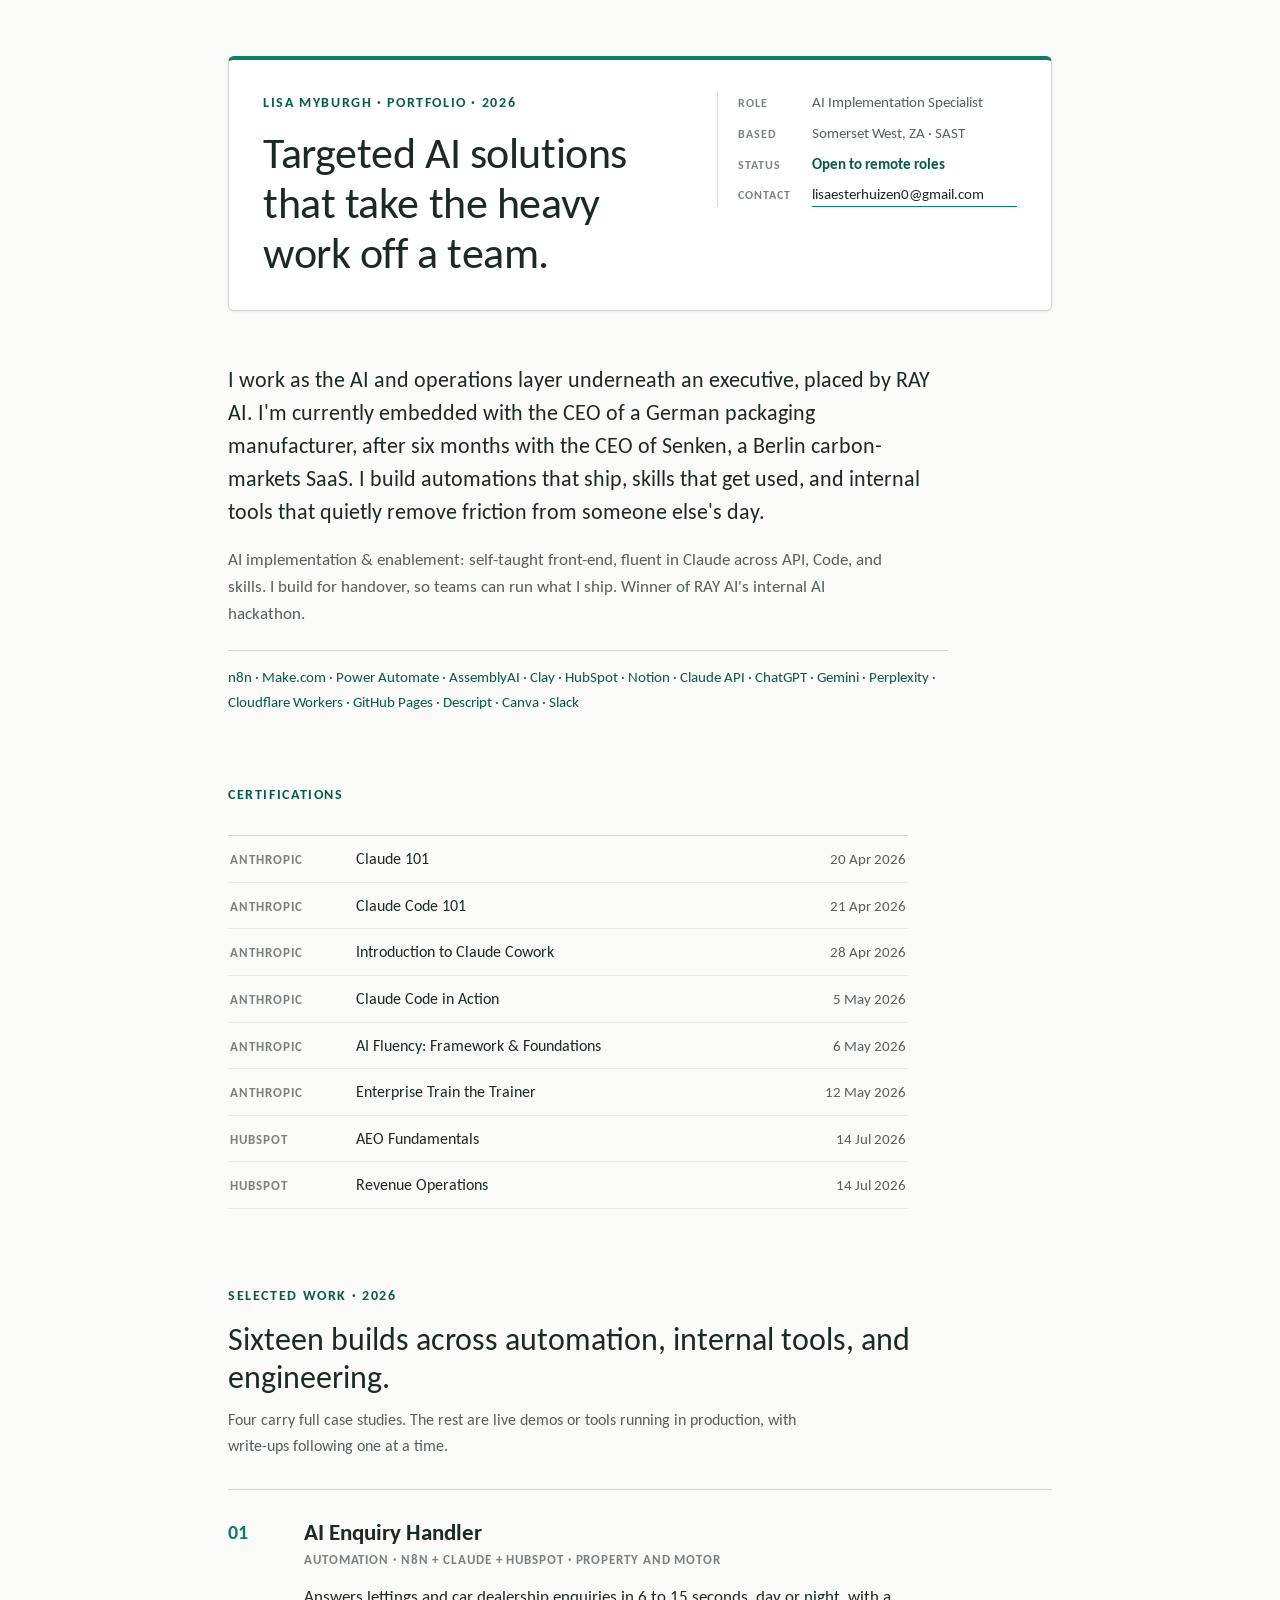
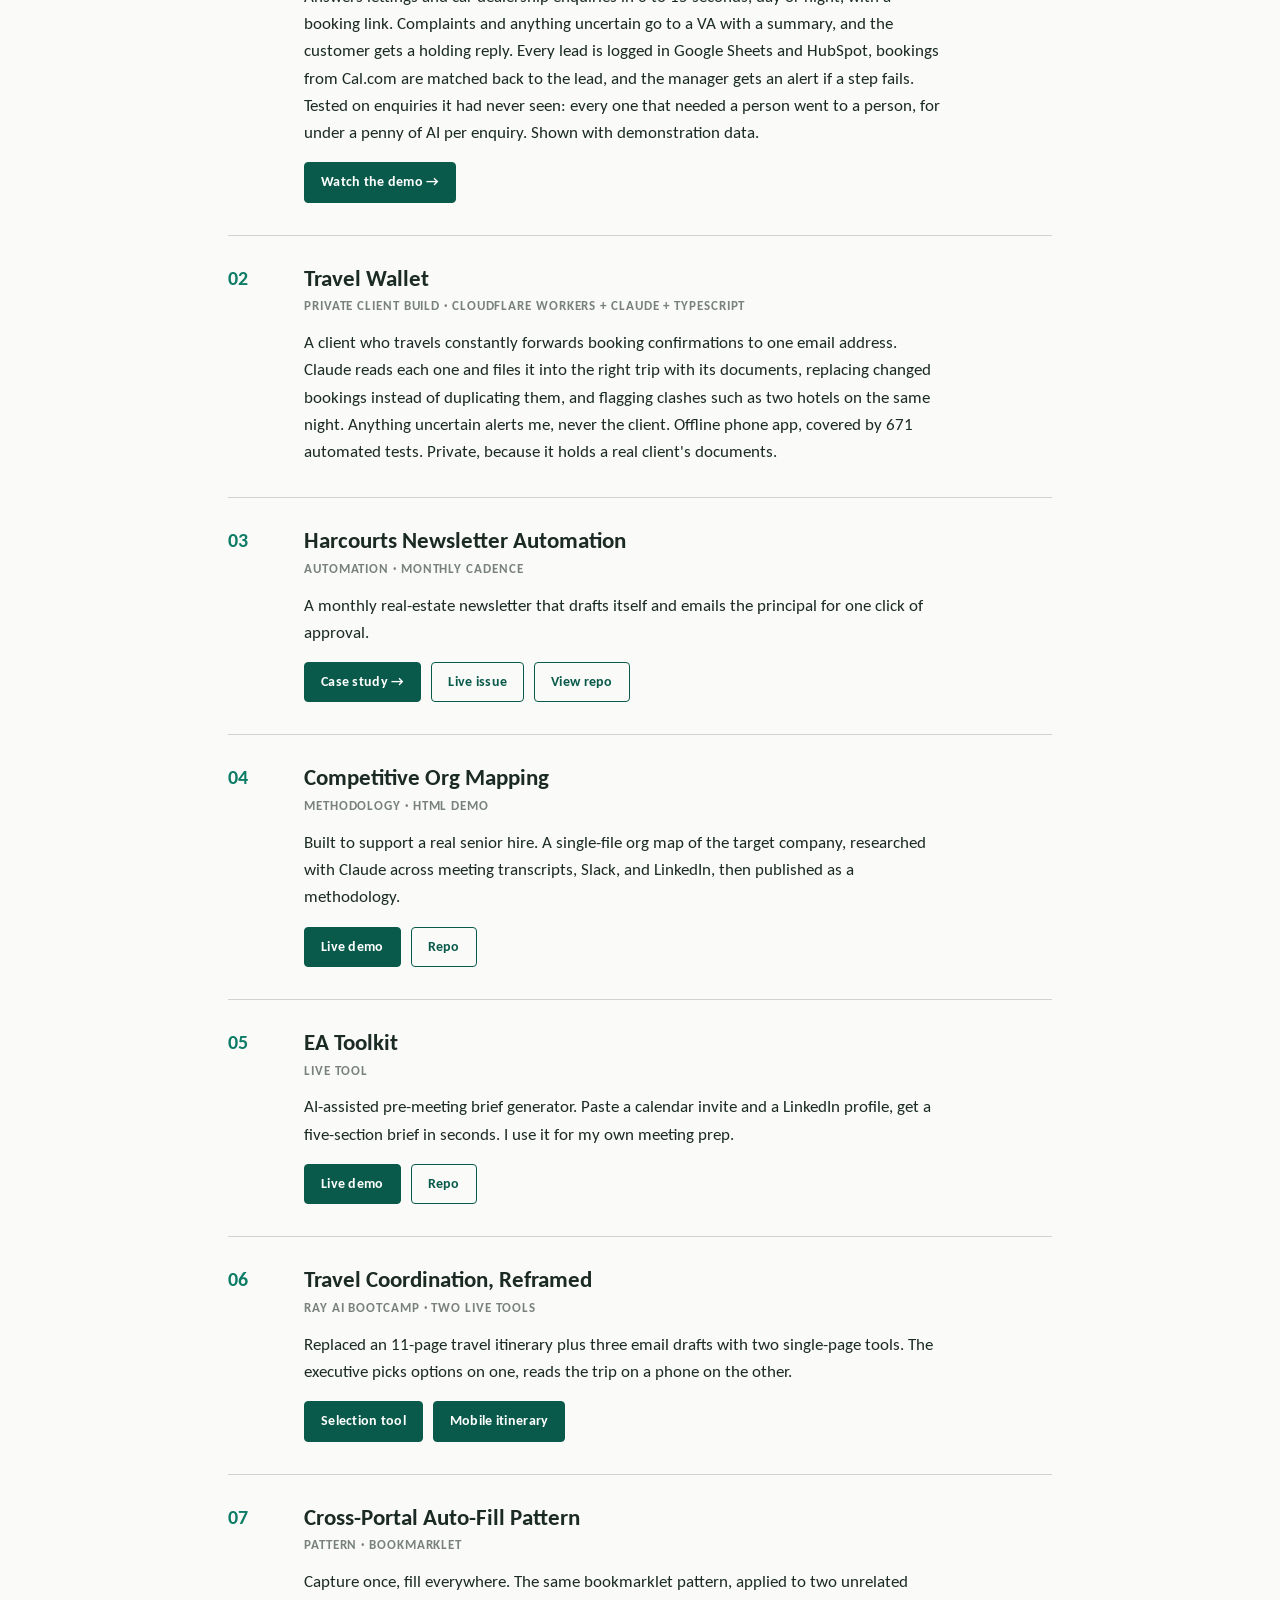
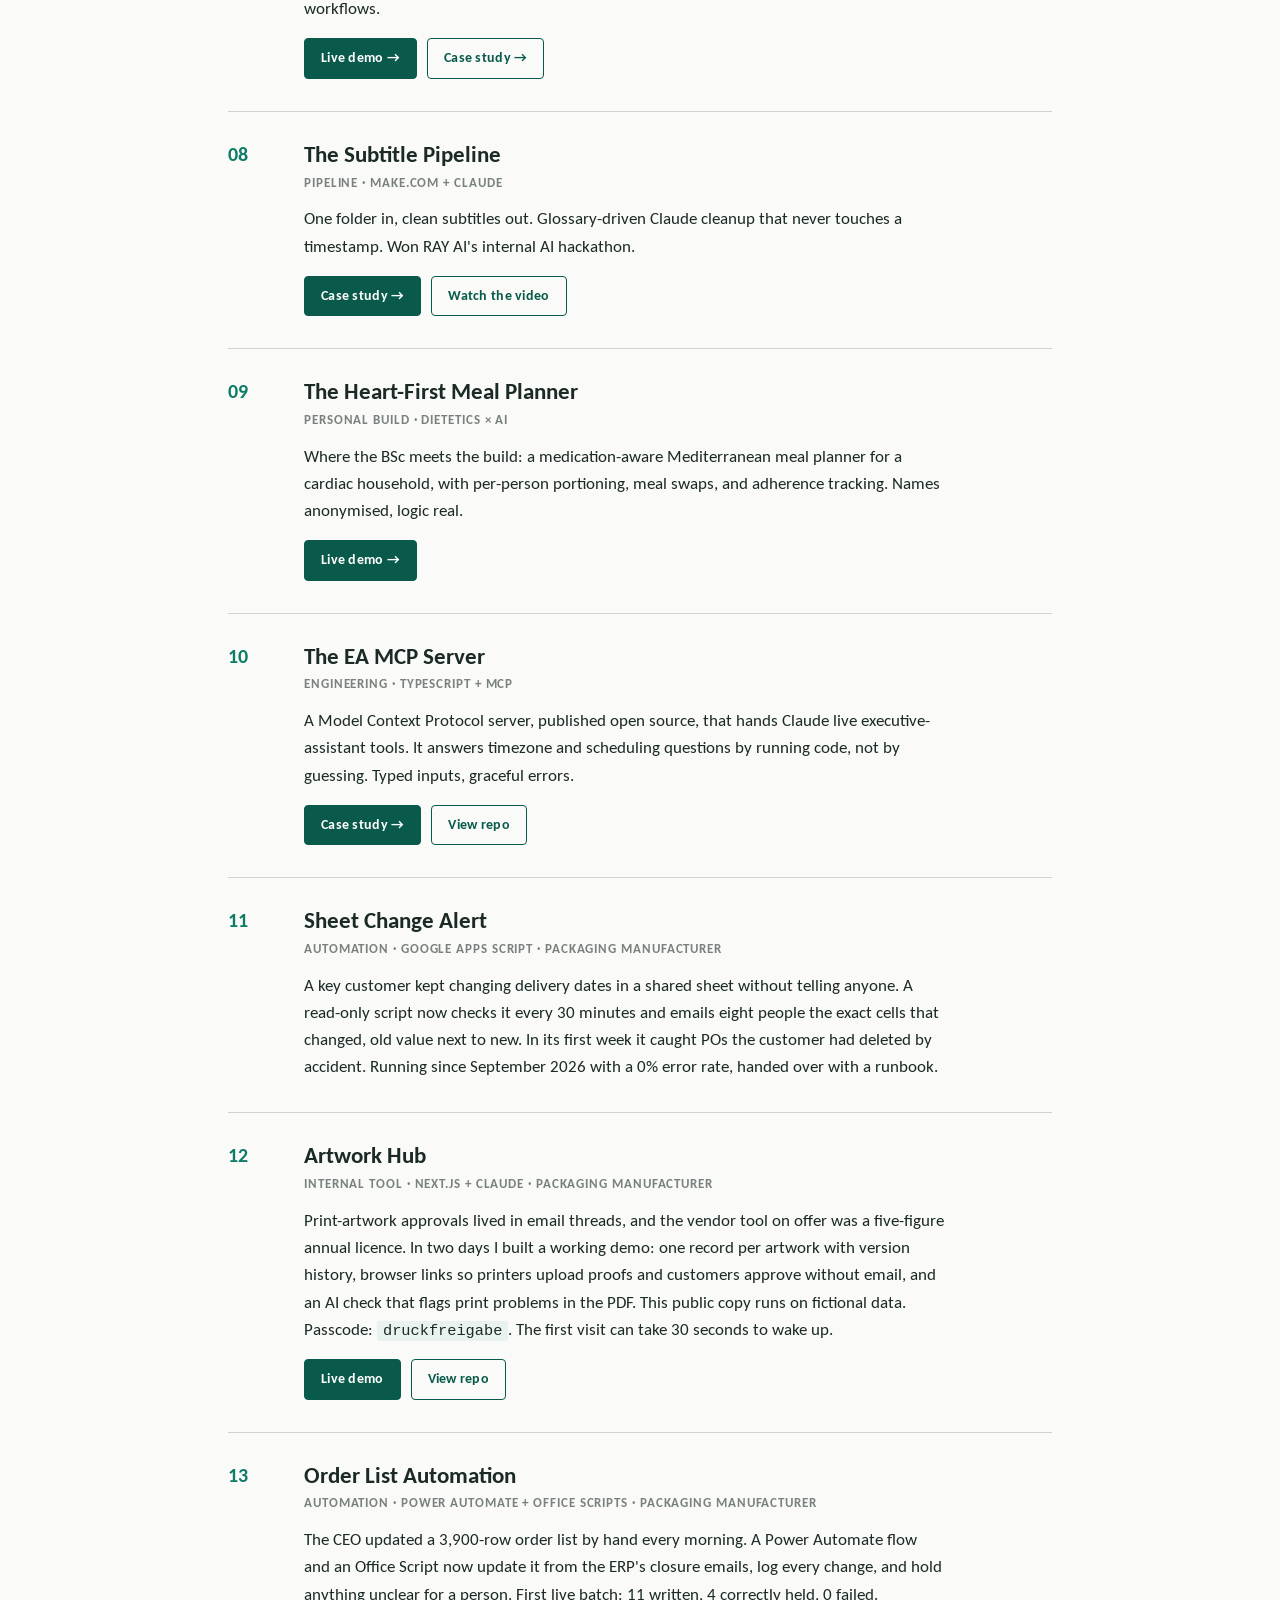
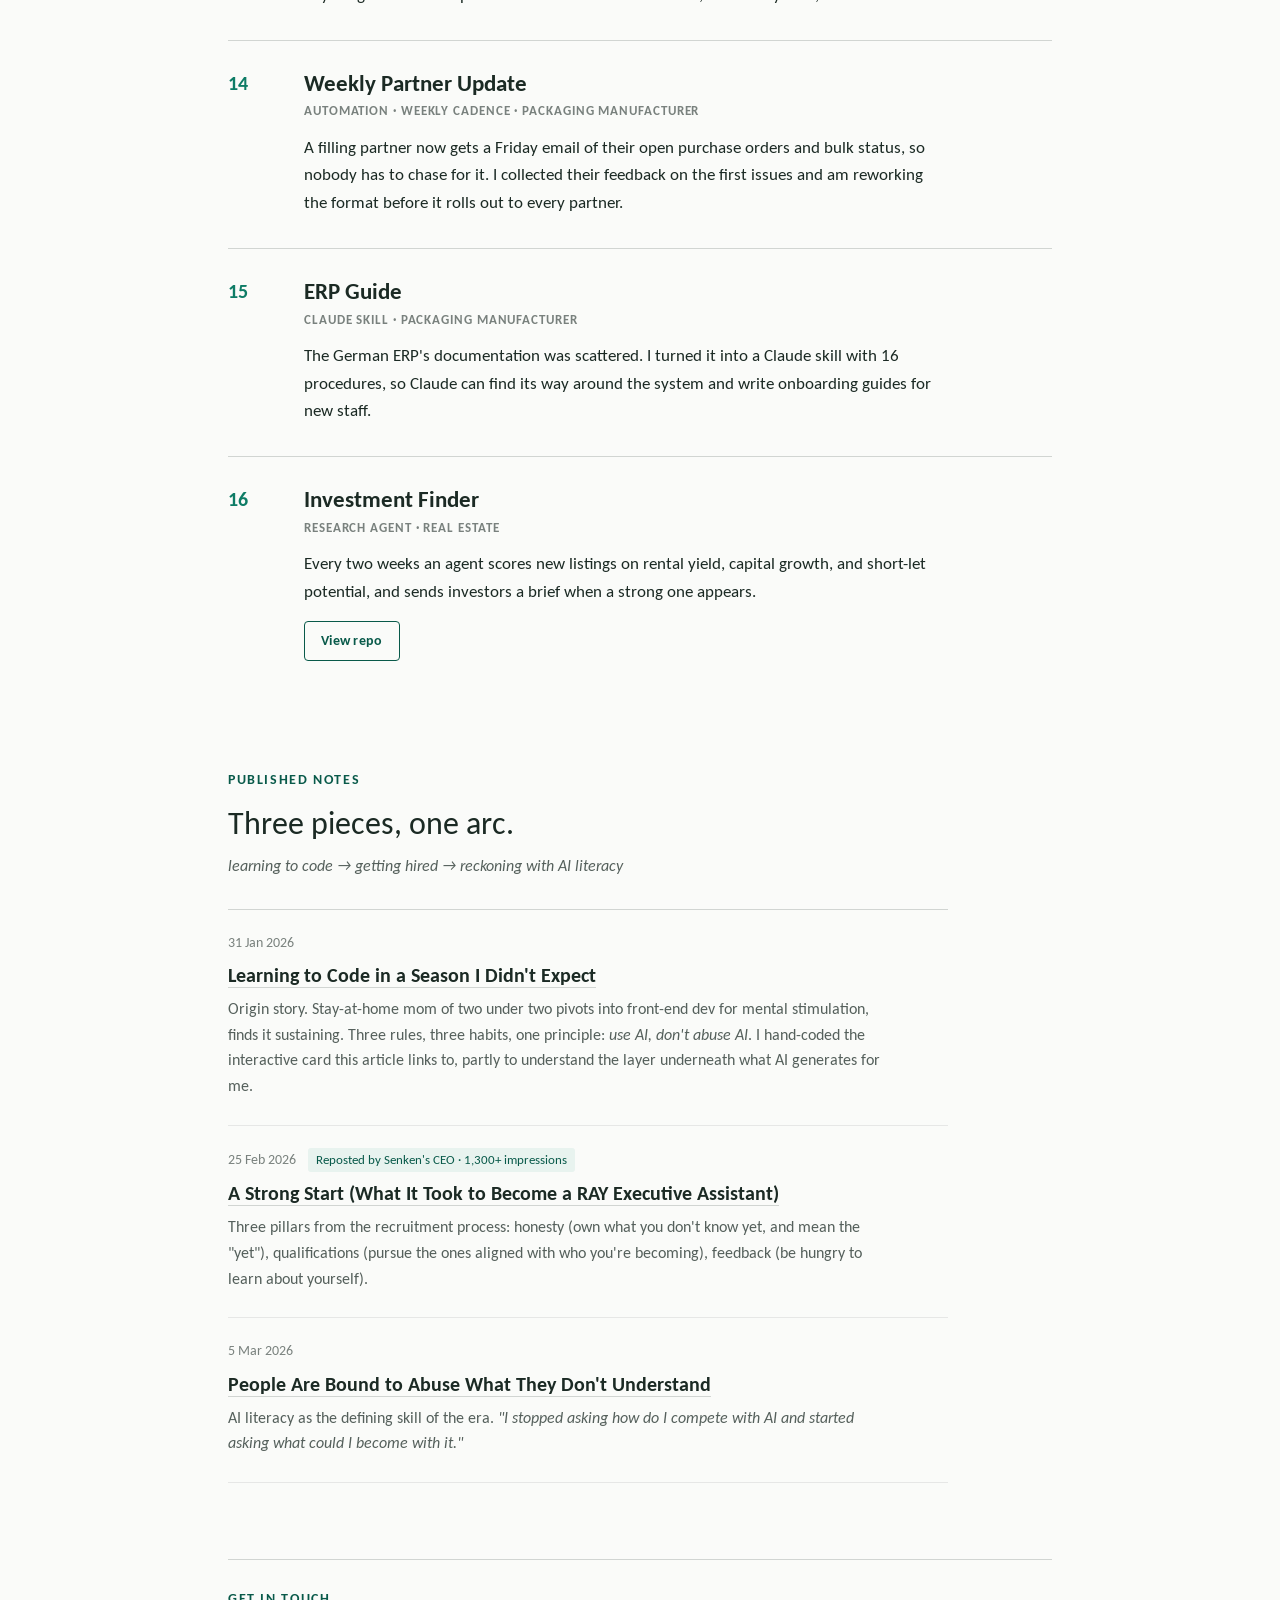
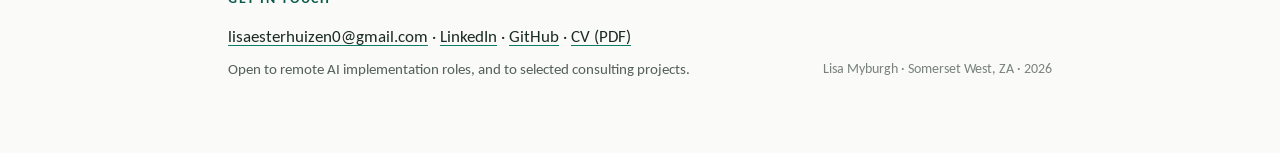
==== index.html @ 3caf7c8e "Green redesign, four new builds, current CV Replace the blue notebook look with a clean green design" ====
<!DOCTYPE html>
<html lang="en">
<head>
<meta charset="UTF-8" />
<meta name="viewport" content="width=device-width, initial-scale=1.0" />
<title>Lisa Myburgh, AI Implementation Specialist</title>
<meta name="description" content="AI Implementation Specialist. Automations that ship, internal tools that quietly remove friction. Portfolio of work for RAY AI placements, a real-estate agency, and a few side-projects." />
<meta property="og:title" content="Lisa Myburgh, AI Implementation Specialist" />
<meta property="og:description" content="Automations that ship, internal tools that quietly remove friction. Selected work and writing." />
<meta property="og:type" content="website" />
<link rel="preconnect" href="https://fonts.googleapis.com" />
<link rel="preconnect" href="https://fonts.gstatic.com" crossorigin />
<link href="https://fonts.googleapis.com/css2?family=Carlito:ital,wght@0,400;0,700;1,400&display=swap" rel="stylesheet" />
<link rel="stylesheet" href="style.css" />
</head>
<body>
<div class="wrap">

  <header class="masthead">
    <div class="masthead-left">
      <p class="eyebrow"><span class="dot"></span>Lisa Myburgh · Portfolio · 2026</p>
      <h1>Targeted AI solutions that take the heavy work <em>off a team</em>.</h1>
    </div>
    <aside class="meta-block">
      <div><strong>Role</strong> <span>AI Implementation Specialist</span></div>
      <div><strong>Based</strong> Somerset West, ZA · SAST</div>
      <div><strong>Status</strong> <span class="status-open">Open to remote roles</span></div>
      <div><strong>Contact</strong> <a href="mailto:lisaesterhuizen0@gmail.com">lisaesterhuizen0@gmail.com</a></div>
    </aside>
  </header>

  <section class="intro">
    <p class="lede">
      I work as the AI and operations layer underneath an executive, placed by RAY AI. I'm currently embedded with the CEO of a German packaging manufacturer, after six months with the CEO of Senken, a Berlin carbon-markets SaaS. I build automations that ship, skills that get used, and internal tools that quietly remove friction from someone else's day.
    </p>
    <p class="lede-sub">
      AI implementation &amp; enablement: self-taught front-end, fluent in Claude across API, Code, and skills. I build for handover, so teams can run what I ship. Winner of RAY AI's internal AI hackathon.
    </p>
    <p class="tool-stack">n8n · Make.com · Power Automate · AssemblyAI · Clay · HubSpot · Notion · Claude API · ChatGPT · Gemini · Perplexity · Cloudflare Workers · GitHub Pages · Descript · Canva · Slack</p>
  </section>

  <section class="section credentials" id="credentials">
    <header class="section-head">
      <p class="eyebrow"><span class="dot"></span>Certifications</p>
    </header>
    <ul class="cert-list">
      <li class="cert">
        <span class="cert-issuer">Anthropic</span>
        <span class="cert-name">Claude 101</span>
        <span class="cert-date">20 Apr 2026</span>
      </li>
      <li class="cert">
        <span class="cert-issuer">Anthropic</span>
        <span class="cert-name">Claude Code 101</span>
        <span class="cert-date">21 Apr 2026</span>
      </li>
      <li class="cert">
        <span class="cert-issuer">Anthropic</span>
        <span class="cert-name">Introduction to Claude Cowork</span>
        <span class="cert-date">28 Apr 2026</span>
      </li>
      <li class="cert">
        <span class="cert-issuer">Anthropic</span>
        <span class="cert-name">Claude Code in Action</span>
        <span class="cert-date">5 May 2026</span>
      </li>
      <li class="cert">
        <span class="cert-issuer">Anthropic</span>
        <span class="cert-name">AI Fluency: Framework &amp; Foundations</span>
        <span class="cert-date">6 May 2026</span>
      </li>
      <li class="cert">
        <span class="cert-issuer">Anthropic</span>
        <span class="cert-name">Enterprise Train the Trainer</span>
        <span class="cert-date">12 May 2026</span>
      </li>
      <li class="cert">
        <span class="cert-issuer">HubSpot</span>
        <span class="cert-name">AEO Fundamentals</span>
        <span class="cert-date">14 Jul 2026</span>
      </li>
      <li class="cert">
        <span class="cert-issuer">HubSpot</span>
        <span class="cert-name">Revenue Operations</span>
        <span class="cert-date">14 Jul 2026</span>
      </li>
    </ul>
  </section>

  <section class="section" id="work">
    <header class="section-head">
      <p class="eyebrow"><span class="dot"></span>Selected work · 2026</p>
      <h2>Sixteen builds across <em>automation, internal tools, and engineering</em>.</h2>
      <p class="section-note">Four carry full case studies. The rest are live demos or tools running in production, with write-ups following one at a time.</p>
    </header>

    <ol class="projects">

      <!-- 01 AI ENQUIRY HANDLER: video -->
      <li class="project hero">
        <div class="project-num">01</div>
        <div class="project-body">
          <h3>AI Enquiry Handler</h3>
          <p class="project-tag">Automation · n8n + Claude + HubSpot · Property and motor</p>
          <p class="project-desc">
            Answers lettings and car dealership enquiries in 6 to 15 seconds, day or night, with a booking link. Complaints and anything uncertain go to a VA with a summary, and the customer gets a holding reply. Every lead is logged in Google Sheets and HubSpot, bookings from Cal.com are matched back to the lead, and the manager gets an alert if a step fails. Tested on enquiries it had never seen: every one that needed a person went to a person, for under a penny of AI per enquiry. Shown with demonstration data.
          </p>
          <div class="project-actions">
            <a class="btn btn-primary" href="https://www.loom.com/share/7a8b907b3aef4948b78c207695dac8fc" target="_blank" rel="noopener">Watch the demo →</a>
          </div>
        </div>
      </li>

      <!-- 02 TRAVEL WALLET: private client build, no links -->
      <li class="project">
        <div class="project-num">02</div>
        <div class="project-body">
          <h3>Travel Wallet</h3>
          <p class="project-tag">Private client build · Cloudflare Workers + Claude + TypeScript</p>
          <p class="project-desc">
            A client who travels constantly forwards booking confirmations to one email address. Claude reads each one and files it into the right trip with its documents, replacing changed bookings instead of duplicating them, and flagging clashes such as two hotels on the same night. Anything uncertain alerts me, never the client. Offline phone app, covered by 671 automated tests. Private, because it holds a real client's documents.
          </p>
        </div>
      </li>

      <!-- 03 HARCOURTS -->
      <li class="project">
        <div class="project-num">03</div>
        <div class="project-body">
          <h3>Harcourts Newsletter Automation</h3>
          <p class="project-tag">Automation · Monthly cadence</p>
          <p class="project-desc">
            A monthly real-estate newsletter that drafts itself and emails the principal for one click of approval.
          </p>
          <div class="project-actions">
            <a class="btn btn-primary" href="https://lisaesterhuizen0-wq.github.io/harcourts-newsletter/case-study/" target="_blank" rel="noopener">Case study →</a>
            <a class="btn btn-secondary" href="https://lisaesterhuizen0-wq.github.io/harcourts-newsletter/" target="_blank" rel="noopener">Live issue</a>
            <a class="btn btn-secondary" href="https://github.com/lisaesterhuizen0-wq/harcourts-newsletter" target="_blank" rel="noopener">View repo</a>
          </div>
        </div>
      </li>

      <!-- 02 COMPETITIVE ORG MAP: live -->
      <li class="project">
        <div class="project-num">04</div>
        <div class="project-body">
          <h3>Competitive Org Mapping</h3>
          <p class="project-tag">Methodology · HTML demo</p>
          <p class="project-desc">
            Built to support a real senior hire. A single-file org map of the target company, researched with Claude across meeting transcripts, Slack, and LinkedIn, then published as a methodology.
          </p>
          <div class="project-actions">
            <a class="btn btn-primary" href="https://lisaesterhuizen0-wq.github.io/competitive-org-map/" target="_blank" rel="noopener">Live demo</a>
            <a class="btn btn-secondary" href="https://github.com/lisaesterhuizen0-wq/competitive-org-map" target="_blank" rel="noopener">Repo</a>
          </div>
        </div>
      </li>

      <!-- 03 EA TOOLKIT: live -->
      <li class="project">
        <div class="project-num">05</div>
        <div class="project-body">
          <h3>EA Toolkit</h3>
          <p class="project-tag">Live tool</p>
          <p class="project-desc">
            AI-assisted pre-meeting brief generator. Paste a calendar invite and a LinkedIn profile, get a five-section brief in seconds. I use it for my own meeting prep.
          </p>
          <div class="project-actions">
            <a class="btn btn-primary" href="https://lisaesterhuizen0-wq.github.io/ea-toolkit/" target="_blank" rel="noopener">Live demo</a>
            <a class="btn btn-secondary" href="https://github.com/lisaesterhuizen0-wq/ea-toolkit" target="_blank" rel="noopener">Repo</a>
          </div>
        </div>
      </li>

      <!-- 04 TRAVEL: live demos -->
      <li class="project">
        <div class="project-num">06</div>
        <div class="project-body">
          <h3>Travel Coordination, Reframed</h3>
          <p class="project-tag">RAY AI bootcamp · Two live tools</p>
          <p class="project-desc">
            Replaced an 11-page travel itinerary plus three email drafts with two single-page tools. The executive picks options on one, reads the trip on a phone on the other.
          </p>
          <div class="project-actions">
            <a class="btn btn-primary" href="https://lisaesterhuizen0-wq.github.io/travel-selection-form/" target="_blank" rel="noopener">Selection tool</a>
            <a class="btn btn-primary" href="https://lisaesterhuizen0-wq.github.io/travel-itinerary-mobile/" target="_blank" rel="noopener">Mobile itinerary</a>
          </div>
        </div>
      </li>

      <!-- 05 CROSS-PORTAL: live -->
      <li class="project">
        <div class="project-num">07</div>
        <div class="project-body">
          <h3>Cross-Portal Auto-Fill Pattern</h3>
          <p class="project-tag">Pattern · Bookmarklet</p>
          <p class="project-desc">
            Capture once, fill everywhere. The same bookmarklet pattern, applied to two unrelated workflows.
          </p>
          <div class="project-actions">
            <a class="btn btn-primary" href="https://lisaesterhuizen0-wq.github.io/cross-portal-autofill-demo/" target="_blank" rel="noopener">Live demo →</a>
            <a class="btn btn-secondary" href="https://lisaesterhuizen0-wq.github.io/cross-portal-autofill-demo/case-study/" target="_blank" rel="noopener">Case study →</a>
          </div>
        </div>
      </li>

      <!-- 06 CWN SRT PIPELINE: live -->
      <li class="project">
        <div class="project-num">08</div>
        <div class="project-body">
          <h3>The Subtitle Pipeline</h3>
          <p class="project-tag">Pipeline · Make.com + Claude</p>
          <p class="project-desc">
            One folder in, clean subtitles out. Glossary-driven Claude cleanup that never touches a timestamp. Won RAY AI's internal AI hackathon.
          </p>
          <div class="project-actions">
            <a class="btn btn-primary" href="https://lisaesterhuizen0-wq.github.io/cwn-srt-pipeline/" target="_blank" rel="noopener">Case study →</a>
            <a class="btn btn-secondary" href="https://www.loom.com/share/4c2c78e37e024bca94110539545ccbd5" target="_blank" rel="noopener">Watch the video</a>
          </div>
        </div>
      </li>

      <!-- 07 HEART-FIRST MEAL PLANNER: live -->
      <li class="project">
        <div class="project-num">09</div>
        <div class="project-body">
          <h3>The Heart-First Meal Planner</h3>
          <p class="project-tag">Personal build · Dietetics × AI</p>
          <p class="project-desc">
            Where the BSc meets the build: a medication-aware Mediterranean meal planner for a cardiac household, with per-person portioning, meal swaps, and adherence tracking. Names anonymised, logic real.
          </p>
          <div class="project-actions">
            <a class="btn btn-primary" href="https://lisaesterhuizen0-wq.github.io/heart-meal-planner/" target="_blank" rel="noopener">Live demo →</a>
          </div>
        </div>
      </li>

      <!-- 08 EA MCP SERVER: live -->
      <li class="project">
        <div class="project-num">10</div>
        <div class="project-body">
          <h3>The EA MCP Server</h3>
          <p class="project-tag">Engineering · TypeScript + MCP</p>
          <p class="project-desc">
            A Model Context Protocol server, published open source, that hands Claude live executive-assistant tools. It answers timezone and scheduling questions by running code, not by guessing. Typed inputs, graceful errors.
          </p>
          <div class="project-actions">
            <a class="btn btn-primary" href="https://lisaesterhuizen0-wq.github.io/mcp-server/" target="_blank" rel="noopener">Case study →</a>
            <a class="btn btn-secondary" href="https://github.com/lisaesterhuizen0-wq/ea-mcp-server" target="_blank" rel="noopener">View repo</a>
          </div>
        </div>
      </li>

      <!-- 09 SHEET CHANGE ALERT: in production -->
      <li class="project">
        <div class="project-num">11</div>
        <div class="project-body">
          <h3>Sheet Change Alert</h3>
          <p class="project-tag">Automation · Google Apps Script · Packaging manufacturer</p>
          <p class="project-desc">
            A key customer kept changing delivery dates in a shared sheet without telling anyone. A read-only script now checks it every 30 minutes and emails eight people the exact cells that changed, old value next to new. In its first week it caught POs the customer had deleted by accident. Running since September 2026 with a 0% error rate, handed over with a runbook.
          </p>
        </div>
      </li>

      <!-- 10 ARTWORK HUB: public demo, fictional data -->
      <li class="project">
        <div class="project-num">12</div>
        <div class="project-body">
          <h3>Artwork Hub</h3>
          <p class="project-tag">Internal tool · Next.js + Claude · Packaging manufacturer</p>
          <p class="project-desc">
            Print-artwork approvals lived in email threads, and the vendor tool on offer was a five-figure annual licence. In two days I built a working demo: one record per artwork with version history, browser links so printers upload proofs and customers approve without email, and an AI check that flags print problems in the PDF. This public copy runs on fictional data. Passcode: <code>druckfreigabe</code>. The first visit can take 30 seconds to wake up.
          </p>
          <div class="project-actions">
            <a class="btn btn-primary" href="https://artwork-hub-demo.onrender.com" target="_blank" rel="noopener">Live demo</a>
            <a class="btn btn-secondary" href="https://github.com/lisaesterhuizen0-wq/artwork-hub-demo" target="_blank" rel="noopener">View repo</a>
          </div>
        </div>
      </li>

      <!-- 13 ORDER LIST: in production -->
      <li class="project">
        <div class="project-num">13</div>
        <div class="project-body">
          <h3>Order List Automation</h3>
          <p class="project-tag">Automation · Power Automate + Office Scripts · Packaging manufacturer</p>
          <p class="project-desc">
            The CEO updated a 3,900-row order list by hand every morning. A Power Automate flow and an Office Script now update it from the ERP's closure emails, log every change, and hold anything unclear for a person. First live batch: 11 written, 4 correctly held, 0 failed.
          </p>
        </div>
      </li>

      <!-- 14 PARTNER UPDATE: in production -->
      <li class="project">
        <div class="project-num">14</div>
        <div class="project-body">
          <h3>Weekly Partner Update</h3>
          <p class="project-tag">Automation · Weekly cadence · Packaging manufacturer</p>
          <p class="project-desc">
            A filling partner now gets a Friday email of their open purchase orders and bulk status, so nobody has to chase for it. I collected their feedback on the first issues and am reworking the format before it rolls out to every partner.
          </p>
        </div>
      </li>

      <!-- 15 ERP GUIDE: Claude skill -->
      <li class="project">
        <div class="project-num">15</div>
        <div class="project-body">
          <h3>ERP Guide</h3>
          <p class="project-tag">Claude skill · Packaging manufacturer</p>
          <p class="project-desc">
            The German ERP's documentation was scattered. I turned it into a Claude skill with 16 procedures, so Claude can find its way around the system and write onboarding guides for new staff.
          </p>
        </div>
      </li>

      <!-- 16 INVESTMENT FINDER: Harcourts -->
      <li class="project">
        <div class="project-num">16</div>
        <div class="project-body">
          <h3>Investment Finder</h3>
          <p class="project-tag">Research agent · Real estate</p>
          <p class="project-desc">
            Every two weeks an agent scores new listings on rental yield, capital growth, and short-let potential, and sends investors a brief when a strong one appears.
          </p>
          <div class="project-actions">
            <a class="btn btn-secondary" href="https://github.com/lisaesterhuizen0-wq/harcourts-investor-brief" target="_blank" rel="noopener">View repo</a>
          </div>
        </div>
      </li>

    </ol>
  </section>

  <section class="section" id="writing">
    <header class="section-head">
      <p class="eyebrow"><span class="dot"></span>Published notes</p>
      <h2>Three pieces, one arc.</h2>
      <p class="section-subtitle"><em>learning to code → getting hired → reckoning with AI literacy</em></p>
    </header>

    <ol class="writing">
      <li class="article">
        <div class="article-meta">
          <span class="article-date">31 Jan 2026</span>
          <span class="article-num">01</span>
        </div>
        <h3><a href="https://www.linkedin.com/pulse/learning-code-season-i-didnt-expect-lisa-esterhuizen-px0ef" target="_blank" rel="noopener">Learning to Code in a Season I Didn't Expect</a></h3>
        <p class="article-teaser">Origin story. Stay-at-home mom of two under two pivots into front-end dev for mental stimulation, finds it sustaining. Three rules, three habits, one principle: <em>use AI, don't abuse AI</em>. I hand-coded the interactive card this article links to, partly to understand the layer underneath what AI generates for me.</p>
      </li>

      <li class="article">
        <div class="article-meta">
          <span class="article-date">25 Feb 2026</span>
          <span class="article-num">02</span>
          <span class="article-flag">Reposted by Senken's CEO · 1,300+ impressions</span>
        </div>
        <h3><a href="https://www.linkedin.com/pulse/strong-start-lisa-myburgh-jlhdf" target="_blank" rel="noopener">A Strong Start (What It Took to Become a RAY Executive Assistant)</a></h3>
        <p class="article-teaser">Three pillars from the recruitment process: honesty (own what you don't know yet, and mean the "yet"), qualifications (pursue the ones aligned with who you're becoming), feedback (be hungry to learn about yourself).</p>
      </li>

      <li class="article">
        <div class="article-meta">
          <span class="article-date">5 Mar 2026</span>
          <span class="article-num">03</span>
        </div>
        <h3><a href="https://www.linkedin.com/pulse/people-bound-abuse-what-dont-understand-lisa-myburgh-4ikcf" target="_blank" rel="noopener">People Are Bound to Abuse What They Don't Understand</a></h3>
        <p class="article-teaser">AI literacy as the defining skill of the era. <em>"I stopped asking how do I compete with AI and started asking what could I become with it."</em></p>
      </li>
    </ol>
  </section>

  <footer class="site-footer">
    <div class="footer-left">
      <p class="eyebrow"><span class="dot"></span>Get in touch</p>
      <p class="footer-line"><a href="mailto:lisaesterhuizen0@gmail.com">lisaesterhuizen0@gmail.com</a> · <a href="https://linkedin.com/in/lisa-myburgh" target="_blank" rel="noopener">LinkedIn</a> · <a href="https://github.com/lisaesterhuizen0-wq" target="_blank" rel="noopener">GitHub</a> · <a href="Lisa_Myburgh_CV.pdf" target="_blank" rel="noopener">CV (PDF)</a></p>
      <p class="footer-note">Open to remote AI implementation roles, and to selected consulting projects.</p>
    </div>
    <div class="footer-right">
      <p class="footer-stamp">Lisa Myburgh · Somerset West, ZA · 2026</p>
    </div>
  </footer>

</div>
</body>
</html>
---- style.css ----
/* ============================================================
   Portfolio design system v3 (22 Nov 2026)
   Clean and professional: soft white page, dark ink, one green
   accent. Replaces the blue "field notes" notebook look
   (previous system preserved in git history).
   Calibri throughout (Carlito as the web fallback).
   ============================================================ */

:root {
  --paper: #FAFBF9;          /* soft white with a faint green cast */
  --ink: #1B2A24;            /* near-black green ink */
  --ink-soft: rgba(27, 42, 36, 0.74);
  --ink-faint: rgba(27, 42, 36, 0.58);
  --green: #0E7C66;
  --green-deep: #095A4A;
  --green-tint: #E8F3EF;
  --rule: rgba(27, 42, 36, 0.18);
  --rule-soft: rgba(27, 42, 36, 0.09);
  --card: #FFFFFF;
}

* { box-sizing: border-box; margin: 0; padding: 0; }

html { scroll-behavior: smooth; }

body {
  background-color: var(--paper);
  color: var(--ink);
  font-family: Calibri, Carlito, Arial, sans-serif;
  font-weight: 400;
  font-size: 17px;
  line-height: 1.6;
  -webkit-font-smoothing: antialiased;
}

.wrap {
  max-width: 880px;
  margin: 0 auto;
  padding: 56px 28px 72px;
}

a { color: var(--ink); text-decoration-color: var(--green); text-underline-offset: 3px; }
a:hover { color: var(--green-deep); }

em { font-style: italic; }

/* ---------- section labels ---------- */

.eyebrow {
  font-size: 13.5px;
  font-weight: 700;
  text-transform: uppercase;
  letter-spacing: 0.12em;
  color: var(--green-deep);
  margin-bottom: 14px;
}
.eyebrow .dot { display: none; }

/* ---------- masthead ---------- */

.masthead {
  display: grid;
  grid-template-columns: 1fr 300px;
  gap: 36px;
  align-items: start;
  background: var(--card);
  border: 1px solid var(--rule);
  border-top: 4px solid var(--green);
  border-radius: 6px;
  padding: 32px 34px;
  box-shadow: 0 1px 3px var(--rule-soft);
  margin-bottom: 52px;
}

.masthead h1 {
  font-weight: 400;
  font-size: clamp(30px, 5vw, 44px);
  line-height: 1.14;
  letter-spacing: -0.01em;
}
.masthead h1 em { font-style: normal; }

.meta-block {
  font-size: 14.5px;
  line-height: 1.5;
  border-left: 1px solid var(--rule);
  padding-left: 20px;
  color: var(--ink-soft);
}
.meta-block > div {
  display: grid;
  grid-template-columns: 64px 1fr;
  gap: 10px;
  align-items: baseline;
  margin-bottom: 9px;
}
.meta-block > div:last-child { margin-bottom: 0; }
.meta-block strong {
  color: var(--ink-faint);
  font-weight: 700;
  text-transform: uppercase;
  letter-spacing: 0.08em;
  font-size: 12px;
}
.meta-block a { text-decoration: none; border-bottom: 1px solid var(--green); overflow-wrap: anywhere; }
.status-open { color: var(--green-deep); font-weight: 700; }

/* ---------- intro ---------- */

.intro { max-width: 720px; margin-bottom: 68px; }

.lede {
  font-size: 22px;
  line-height: 1.5;
  margin-bottom: 18px;
}

.lede-sub {
  font-size: 17px;
  color: var(--ink-soft);
  max-width: 660px;
  margin-bottom: 22px;
}

.tool-stack {
  font-size: 15px;
  line-height: 1.7;
  color: var(--green-deep);
  border-top: 1px solid var(--rule);
  padding-top: 14px;
}

/* ---------- sections ---------- */

.section { margin-bottom: 76px; }

.section-head { margin-bottom: 30px; }

.section-head h2 {
  font-weight: 400;
  font-size: clamp(24px, 3.6vw, 32px);
  line-height: 1.2;
}
.section-head h2 em { font-style: normal; }

.section-note, .section-subtitle {
  font-size: 16px;
  color: var(--ink-soft);
  margin-top: 10px;
  max-width: 600px;
}

/* ---------- certifications ---------- */

.cert-list {
  list-style: none;
  border-top: 1px solid var(--rule);
  max-width: 680px;
}

.cert {
  display: grid;
  grid-template-columns: 110px 1fr auto;
  gap: 16px;
  align-items: baseline;
  padding: 10px 2px;
  border-bottom: 1px solid var(--rule-soft);
  font-size: 16px;
}

.cert-issuer {
  font-size: 12.5px;
  font-weight: 700;
  text-transform: uppercase;
  letter-spacing: 0.08em;
  color: var(--ink-faint);
}

.cert-date {
  font-size: 14.5px;
  color: var(--ink-soft);
}

/* ---------- projects ---------- */

.projects { list-style: none; }

.project {
  display: grid;
  grid-template-columns: 56px 1fr;
  gap: 20px;
  padding: 28px 0 32px;
  border-top: 1px solid var(--rule);
}

.project-num {
  font-size: 20px;
  font-weight: 700;
  color: var(--green);
  line-height: 1.45;
}

.project-body h3 {
  font-weight: 700;
  font-size: 23px;
  line-height: 1.25;
  margin-bottom: 4px;
}

.project-tag {
  font-size: 13px;
  font-weight: 700;
  text-transform: uppercase;
  letter-spacing: 0.07em;
  color: var(--ink-faint);
  margin-bottom: 12px;
}

.project-desc {
  max-width: 640px;
  margin-bottom: 16px;
}
.project-body > .project-desc:last-child { margin-bottom: 0; }

.project-desc code {
  font-family: Consolas, "Courier New", monospace;
  font-size: 0.9em;
  background: var(--green-tint);
  padding: 1px 6px;
  border-radius: 3px;
}

.project-actions { display: flex; flex-wrap: wrap; gap: 10px; align-items: center; }

.btn {
  font-size: 14px;
  font-weight: 700;
  letter-spacing: 0.02em;
  text-decoration: none;
  padding: 8px 16px;
  border: 1px solid var(--green-deep);
  border-radius: 4px;
  transition: background 0.15s ease, color 0.15s ease, border-color 0.15s ease;
}

.btn-primary { background: var(--green-deep); color: #FFFFFF; }
.btn-primary:hover { background: var(--ink); border-color: var(--ink); color: #FFFFFF; }

.btn-secondary { background: transparent; color: var(--green-deep); }
.btn-secondary:hover { background: var(--green-tint); color: var(--green-deep); }

/* ---------- writing ---------- */

.writing { list-style: none; border-top: 1px solid var(--rule); max-width: 720px; }

.article {
  padding: 22px 0 26px;
  border-bottom: 1px solid var(--rule-soft);
}

.article-meta {
  display: flex;
  flex-wrap: wrap;
  gap: 12px;
  align-items: baseline;
  font-size: 14px;
  margin-bottom: 8px;
}

.article-date { color: var(--ink-faint); }
.article-num { display: none; }

.article-flag {
  color: var(--green-deep);
  background: var(--green-tint);
  border-radius: 3px;
  padding: 2px 8px;
  font-size: 13px;
}

.article h3 {
  font-weight: 700;
  font-size: 20px;
  line-height: 1.3;
  margin-bottom: 8px;
}
.article h3 a { text-decoration: none; border-bottom: 1px solid var(--rule); }
.article h3 a:hover { border-color: var(--green); }

.article-teaser { font-size: 16px; color: var(--ink-soft); max-width: 660px; }

/* ---------- footer ---------- */

.site-footer {
  display: grid;
  grid-template-columns: 1fr auto;
  gap: 32px;
  align-items: end;
  border-top: 1px solid var(--rule);
  padding-top: 28px;
}

.footer-line { margin-bottom: 6px; }
.footer-note { font-size: 15px; color: var(--ink-soft); }

.footer-stamp {
  font-size: 14px;
  color: var(--ink-faint);
  text-align: right;
}

/* ---------- responsive ---------- */

@media (max-width: 700px) {
  .wrap { padding: 28px 18px 56px; }
  .masthead { grid-template-columns: 1fr; gap: 22px; padding: 24px 22px; }
  .meta-block { border-left: none; border-top: 1px solid var(--rule); padding-left: 0; padding-top: 16px; }
  .project { grid-template-columns: 1fr; gap: 4px; padding: 24px 0 28px; }
  .cert { grid-template-columns: 1fr auto; }
  .cert-issuer { display: none; }
  .site-footer { grid-template-columns: 1fr; }
  .footer-stamp { text-align: left; }
}
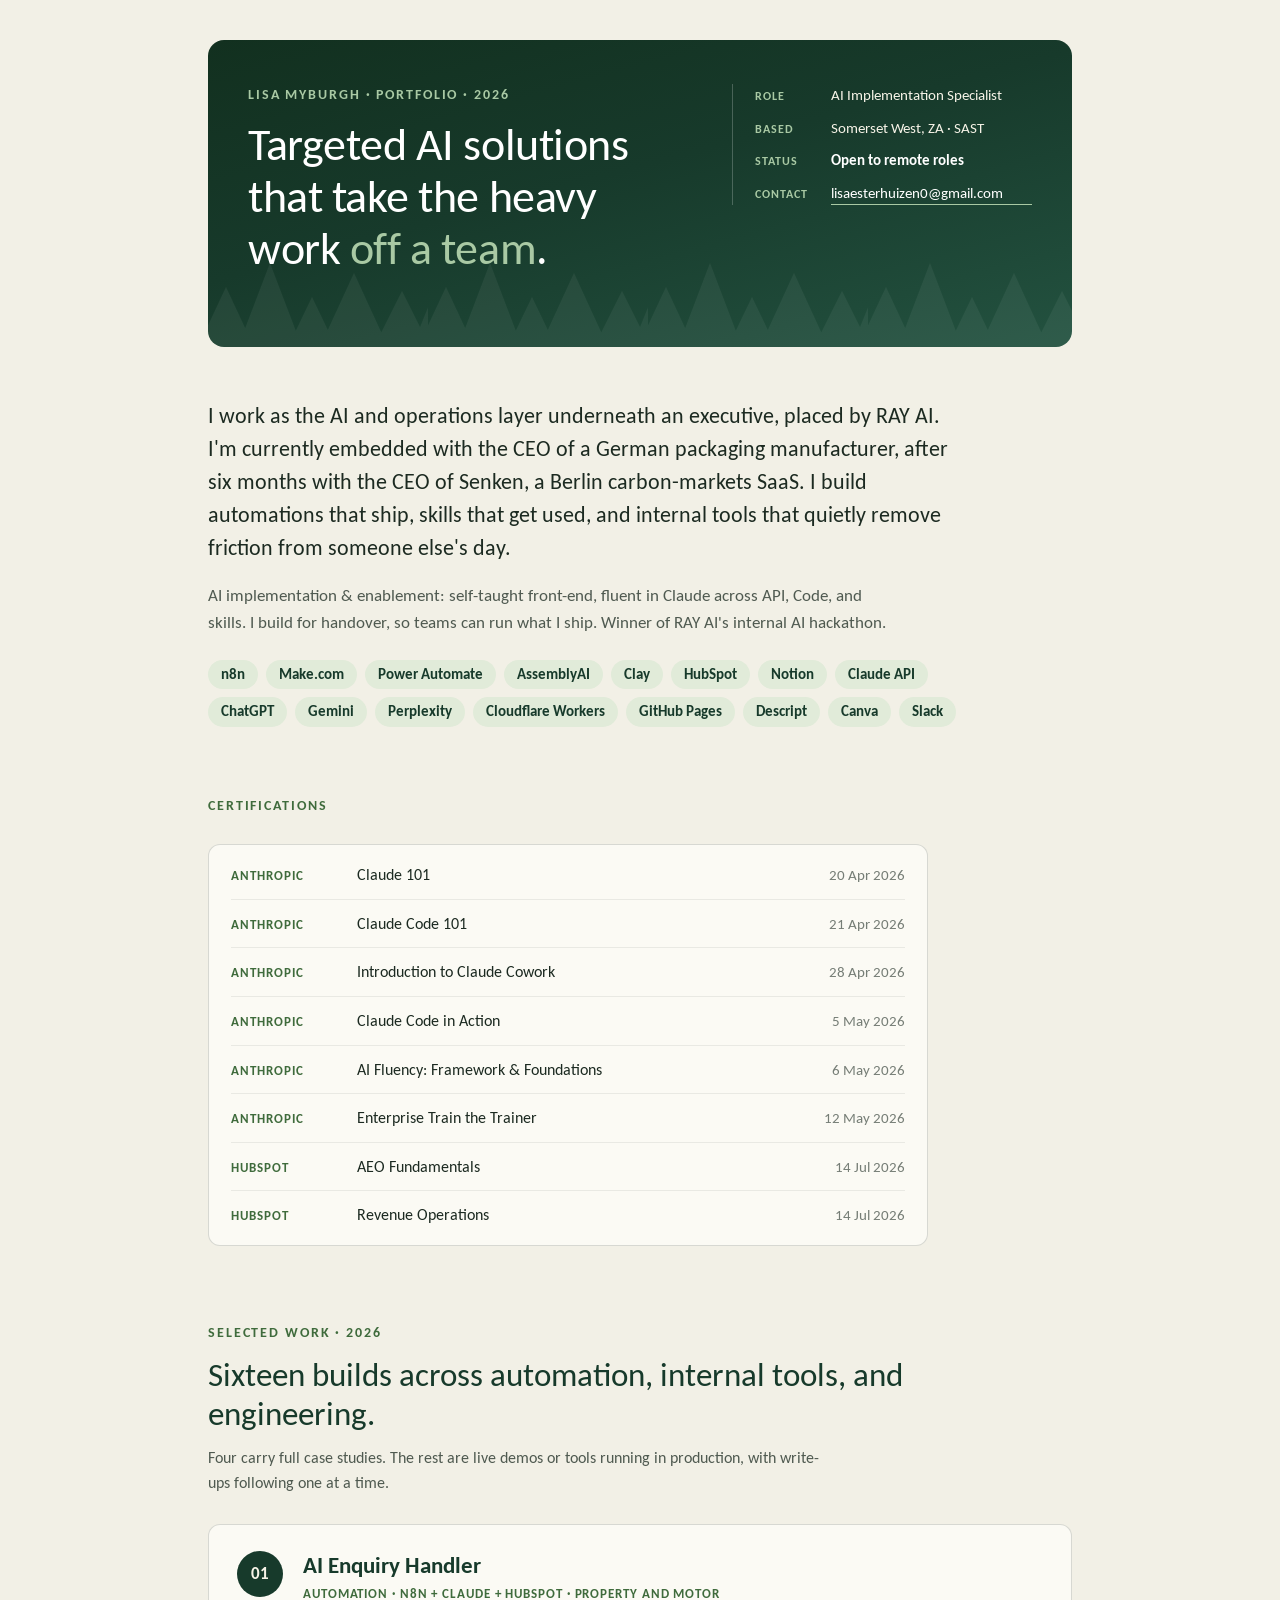
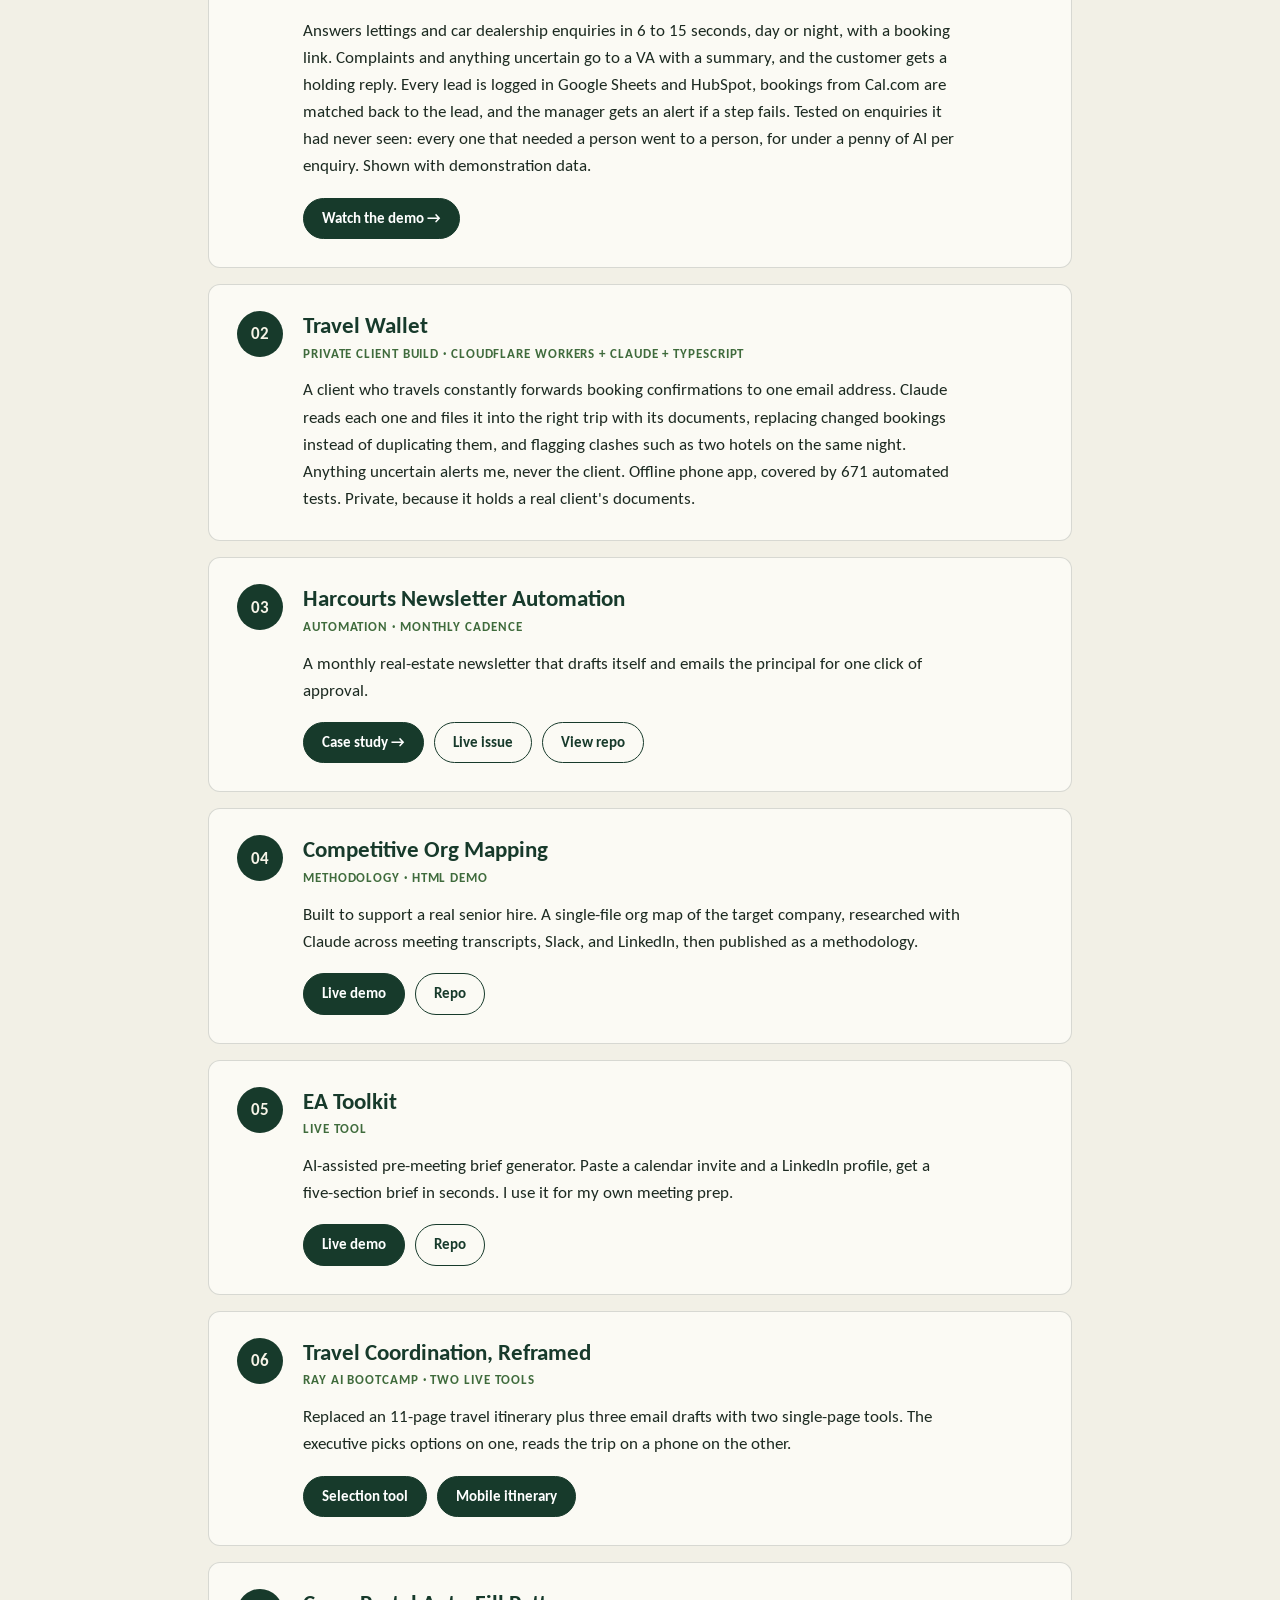
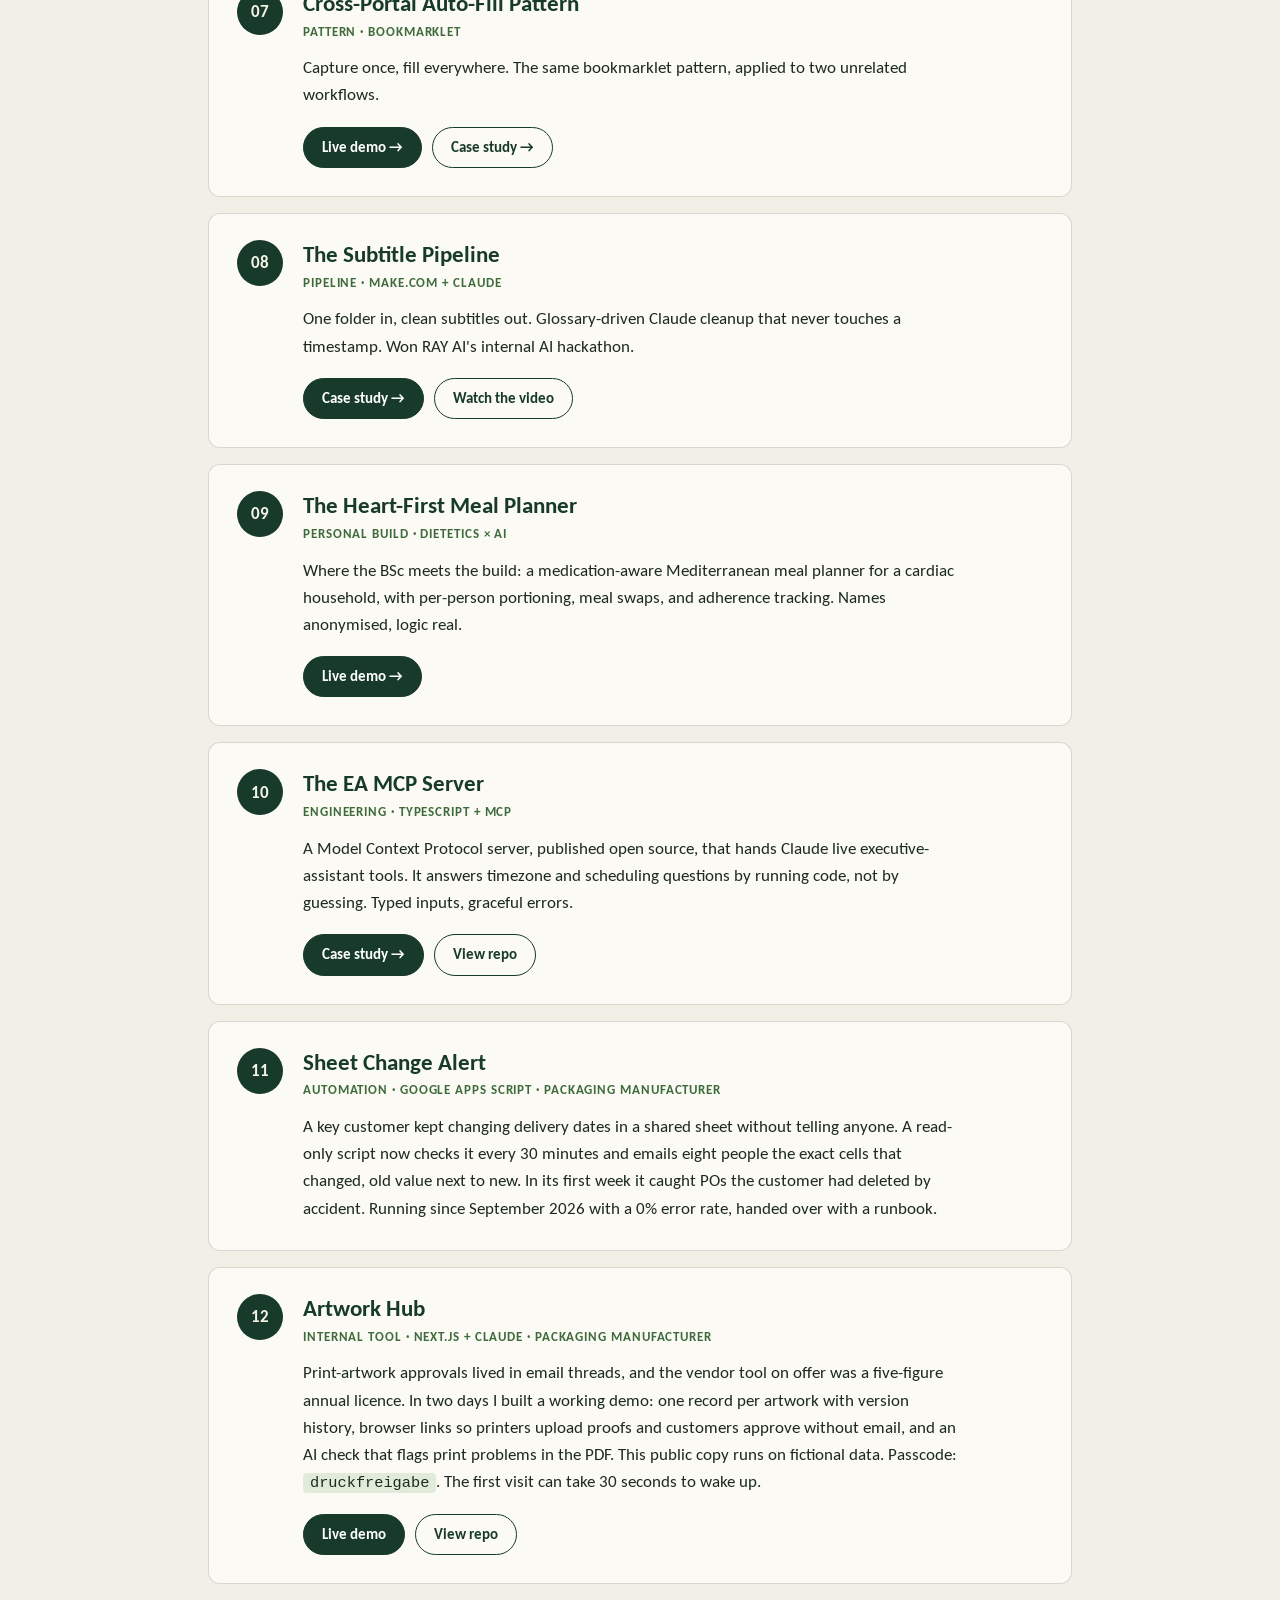
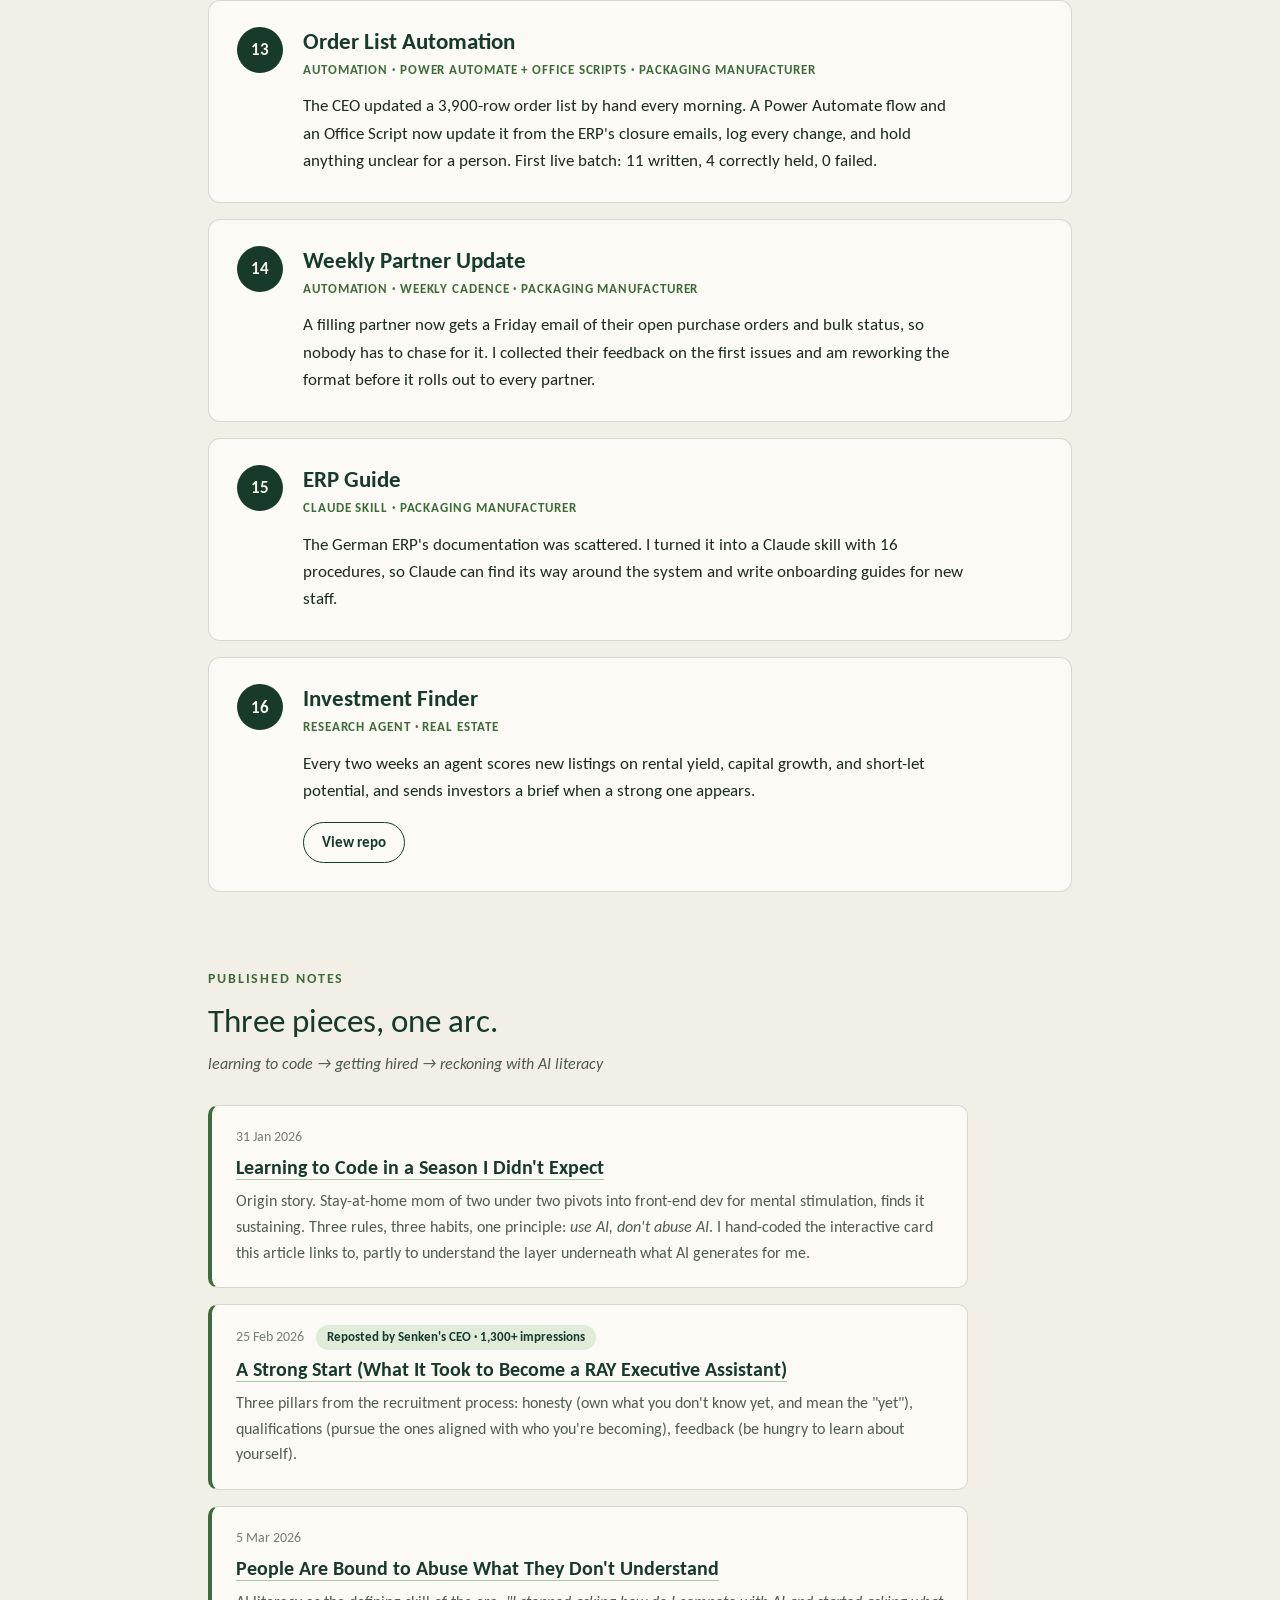
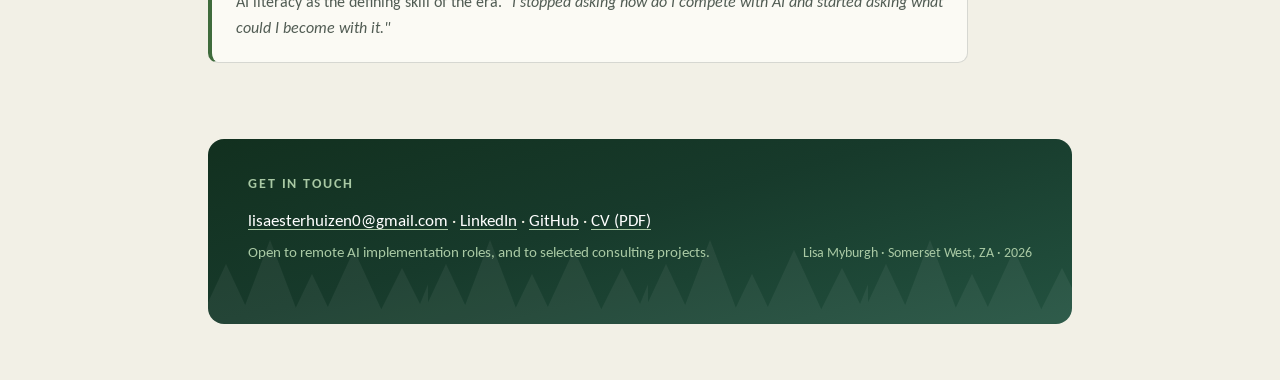
==== commit 7df6ac34: "Forest redesign: deep green hero and footer, parchment page, cards Also version the stylesheet link " ====
--- a/index.html
+++ b/index.html
@@ -11,7 +11,7 @@
 <link rel="preconnect" href="https://fonts.googleapis.com" />
 <link rel="preconnect" href="https://fonts.gstatic.com" crossorigin />
 <link href="https://fonts.googleapis.com/css2?family=Carlito:ital,wght@0,400;0,700;1,400&display=swap" rel="stylesheet" />
-<link rel="stylesheet" href="style.css" />
+<link rel="stylesheet" href="style.css?v=4" />
 </head>
 <body>
 <div class="wrap">
@@ -36,7 +36,7 @@
     <p class="lede-sub">
       AI implementation &amp; enablement: self-taught front-end, fluent in Claude across API, Code, and skills. I build for handover, so teams can run what I ship. Winner of RAY AI's internal AI hackathon.
     </p>
-    <p class="tool-stack">n8n · Make.com · Power Automate · AssemblyAI · Clay · HubSpot · Notion · Claude API · ChatGPT · Gemini · Perplexity · Cloudflare Workers · GitHub Pages · Descript · Canva · Slack</p>
+    <p class="tool-stack"><span>n8n</span><span>Make.com</span><span>Power Automate</span><span>AssemblyAI</span><span>Clay</span><span>HubSpot</span><span>Notion</span><span>Claude API</span><span>ChatGPT</span><span>Gemini</span><span>Perplexity</span><span>Cloudflare Workers</span><span>GitHub Pages</span><span>Descript</span><span>Canva</span><span>Slack</span></p>
   </section>
 
   <section class="section credentials" id="credentials">
--- a/style.css
+++ b/style.css
@@ -1,22 +1,25 @@
 /* ============================================================
-   Portfolio design system v3 (22 Nov 2026)
-   Clean and professional: soft white page, dark ink, one green
-   accent. Replaces the blue "field notes" notebook look
-   (previous system preserved in git history).
+   Portfolio design system v4, "forest" (22 Nov 2026)
+   Deep forest green hero and footer, warm parchment page,
+   moss and sage accents, soft cards.
    Calibri throughout (Carlito as the web fallback).
    ============================================================ */
 
 :root {
-  --paper: #FAFBF9;          /* soft white with a faint green cast */
-  --ink: #1B2A24;            /* near-black green ink */
-  --ink-soft: rgba(27, 42, 36, 0.74);
-  --ink-faint: rgba(27, 42, 36, 0.58);
-  --green: #0E7C66;
-  --green-deep: #095A4A;
-  --green-tint: #E8F3EF;
-  --rule: rgba(27, 42, 36, 0.18);
-  --rule-soft: rgba(27, 42, 36, 0.09);
-  --card: #FFFFFF;
+  --paper: #F2F0E6;          /* warm parchment */
+  --card: #FBFAF4;
+  --ink: #1C2A21;            /* dark pine ink */
+  --ink-soft: rgba(28, 42, 33, 0.76);
+  --ink-faint: rgba(28, 42, 33, 0.60);
+  --forest: #173A2B;         /* deep forest */
+  --forest-2: #235240;
+  --moss: #3F6B3C;
+  --sage: #A9C9A4;
+  --sage-tint: #E1EBD9;
+  --cream: #F6F3E7;
+  --rule: rgba(28, 42, 33, 0.16);
+  --rule-soft: rgba(28, 42, 33, 0.08);
+  --trees: url("data:image/svg+xml,%3Csvg xmlns='http://www.w3.org/2000/svg' width='220' height='90' viewBox='0 0 220 90'%3E%3Cpath fill='%23ffffff' fill-opacity='.055' d='M-10 90 L18 30 L46 90Z M30 90 L62 6 L94 90Z M80 90 L104 40 L128 90Z M112 90 L146 16 L180 90Z M166 90 L194 34 L222 90Z M204 90 L238 6 L272 90Z'/%3E%3C/svg%3E");
 }
 
 * { box-sizing: border-box; margin: 0; padding: 0; }
@@ -34,13 +37,13 @@
 }
 
 .wrap {
-  max-width: 880px;
+  max-width: 920px;
   margin: 0 auto;
-  padding: 56px 28px 72px;
-}
-
-a { color: var(--ink); text-decoration-color: var(--green); text-underline-offset: 3px; }
-a:hover { color: var(--green-deep); }
+  padding: 40px 28px 56px;
+}
+
+a { color: var(--ink); text-decoration-color: var(--moss); text-underline-offset: 3px; }
+a:hover { color: var(--moss); }
 
 em { font-style: italic; }
 
@@ -50,64 +53,69 @@
   font-size: 13.5px;
   font-weight: 700;
   text-transform: uppercase;
-  letter-spacing: 0.12em;
-  color: var(--green-deep);
-  margin-bottom: 14px;
+  letter-spacing: 0.14em;
+  color: var(--moss);
+  margin-bottom: 12px;
 }
 .eyebrow .dot { display: none; }
 
-/* ---------- masthead ---------- */
+/* ---------- hero ---------- */
 
 .masthead {
   display: grid;
   grid-template-columns: 1fr 300px;
-  gap: 36px;
+  gap: 40px;
   align-items: start;
-  background: var(--card);
-  border: 1px solid var(--rule);
-  border-top: 4px solid var(--green);
-  border-radius: 6px;
-  padding: 32px 34px;
-  box-shadow: 0 1px 3px var(--rule-soft);
+  background-color: var(--forest);
+  background-image: var(--trees), linear-gradient(165deg, #12301F 0%, var(--forest) 45%, var(--forest-2) 100%);
+  background-repeat: repeat-x, no-repeat;
+  background-position: bottom left, center;
+  color: var(--cream);
+  border-radius: 16px;
+  padding: 44px 40px 72px;
   margin-bottom: 52px;
 }
+
+.masthead .eyebrow { color: var(--sage); }
 
 .masthead h1 {
   font-weight: 400;
-  font-size: clamp(30px, 5vw, 44px);
+  font-size: clamp(31px, 5vw, 46px);
   line-height: 1.14;
   letter-spacing: -0.01em;
-}
-.masthead h1 em { font-style: normal; }
+  color: #FFFFFF;
+}
+.masthead h1 em { font-style: normal; color: var(--sage); }
 
 .meta-block {
-  font-size: 14.5px;
+  font-size: 15px;
   line-height: 1.5;
-  border-left: 1px solid var(--rule);
-  padding-left: 20px;
-  color: var(--ink-soft);
+  border-left: 1px solid rgba(255, 255, 255, 0.22);
+  padding-left: 22px;
+  color: var(--cream);
 }
 .meta-block > div {
   display: grid;
-  grid-template-columns: 64px 1fr;
+  grid-template-columns: 66px 1fr;
   gap: 10px;
   align-items: baseline;
-  margin-bottom: 9px;
+  margin-bottom: 10px;
 }
 .meta-block > div:last-child { margin-bottom: 0; }
 .meta-block strong {
-  color: var(--ink-faint);
+  color: var(--sage);
   font-weight: 700;
   text-transform: uppercase;
   letter-spacing: 0.08em;
   font-size: 12px;
 }
-.meta-block a { text-decoration: none; border-bottom: 1px solid var(--green); overflow-wrap: anywhere; }
-.status-open { color: var(--green-deep); font-weight: 700; }
+.meta-block a { color: #FFFFFF; text-decoration: none; border-bottom: 1px solid var(--sage); overflow-wrap: anywhere; }
+.meta-block a:hover { color: var(--sage); }
+.status-open { color: #FFFFFF; font-weight: 700; }
 
 /* ---------- intro ---------- */
 
-.intro { max-width: 720px; margin-bottom: 68px; }
+.intro { max-width: 760px; margin-bottom: 68px; }
 
 .lede {
   font-size: 22px;
@@ -118,28 +126,36 @@
 .lede-sub {
   font-size: 17px;
   color: var(--ink-soft);
-  max-width: 660px;
-  margin-bottom: 22px;
+  max-width: 680px;
+  margin-bottom: 24px;
 }
 
 .tool-stack {
-  font-size: 15px;
-  line-height: 1.7;
-  color: var(--green-deep);
-  border-top: 1px solid var(--rule);
-  padding-top: 14px;
+  display: flex;
+  flex-wrap: wrap;
+  gap: 8px;
+  list-style: none;
+}
+.tool-stack span {
+  font-size: 14.5px;
+  font-weight: 700;
+  color: var(--forest);
+  background: var(--sage-tint);
+  border-radius: 999px;
+  padding: 3px 13px;
 }
 
 /* ---------- sections ---------- */
 
 .section { margin-bottom: 76px; }
 
-.section-head { margin-bottom: 30px; }
+.section-head { margin-bottom: 28px; }
 
 .section-head h2 {
   font-weight: 400;
-  font-size: clamp(24px, 3.6vw, 32px);
+  font-size: clamp(25px, 3.6vw, 33px);
   line-height: 1.2;
+  color: var(--forest);
 }
 .section-head h2 em { font-style: normal; }
 
@@ -147,15 +163,18 @@
   font-size: 16px;
   color: var(--ink-soft);
   margin-top: 10px;
-  max-width: 600px;
+  max-width: 620px;
 }
 
 /* ---------- certifications ---------- */
 
 .cert-list {
   list-style: none;
-  border-top: 1px solid var(--rule);
-  max-width: 680px;
+  background: var(--card);
+  border: 1px solid var(--rule);
+  border-radius: 12px;
+  padding: 6px 22px;
+  max-width: 720px;
 }
 
 .cert {
@@ -163,47 +182,59 @@
   grid-template-columns: 110px 1fr auto;
   gap: 16px;
   align-items: baseline;
-  padding: 10px 2px;
+  padding: 11px 0;
   border-bottom: 1px solid var(--rule-soft);
   font-size: 16px;
 }
+.cert:last-child { border-bottom: none; }
 
 .cert-issuer {
   font-size: 12.5px;
   font-weight: 700;
   text-transform: uppercase;
   letter-spacing: 0.08em;
-  color: var(--ink-faint);
+  color: var(--moss);
 }
 
 .cert-date {
   font-size: 14.5px;
-  color: var(--ink-soft);
+  color: var(--ink-faint);
 }
 
 /* ---------- projects ---------- */
 
-.projects { list-style: none; }
+.projects { list-style: none; display: grid; gap: 16px; }
 
 .project {
   display: grid;
-  grid-template-columns: 56px 1fr;
+  grid-template-columns: 46px 1fr;
   gap: 20px;
-  padding: 28px 0 32px;
-  border-top: 1px solid var(--rule);
-}
+  background: var(--card);
+  border: 1px solid var(--rule);
+  border-radius: 12px;
+  padding: 26px 28px 28px;
+  transition: border-color 0.15s ease, box-shadow 0.15s ease;
+}
+.project:hover { border-color: var(--moss); box-shadow: 0 4px 14px var(--rule-soft); }
 
 .project-num {
-  font-size: 20px;
-  font-weight: 700;
-  color: var(--green);
-  line-height: 1.45;
+  width: 46px;
+  height: 46px;
+  border-radius: 50%;
+  background: var(--forest);
+  color: var(--cream);
+  font-size: 17px;
+  font-weight: 700;
+  display: flex;
+  align-items: center;
+  justify-content: center;
 }
 
 .project-body h3 {
   font-weight: 700;
   font-size: 23px;
   line-height: 1.25;
+  color: var(--forest);
   margin-bottom: 4px;
 }
 
@@ -212,50 +243,52 @@
   font-weight: 700;
   text-transform: uppercase;
   letter-spacing: 0.07em;
-  color: var(--ink-faint);
+  color: var(--moss);
   margin-bottom: 12px;
 }
 
 .project-desc {
-  max-width: 640px;
-  margin-bottom: 16px;
+  max-width: 660px;
+  margin-bottom: 18px;
 }
 .project-body > .project-desc:last-child { margin-bottom: 0; }
 
 .project-desc code {
   font-family: Consolas, "Courier New", monospace;
   font-size: 0.9em;
-  background: var(--green-tint);
-  padding: 1px 6px;
-  border-radius: 3px;
+  background: var(--sage-tint);
+  padding: 1px 7px;
+  border-radius: 4px;
 }
 
 .project-actions { display: flex; flex-wrap: wrap; gap: 10px; align-items: center; }
 
 .btn {
-  font-size: 14px;
-  font-weight: 700;
-  letter-spacing: 0.02em;
+  font-size: 14.5px;
+  font-weight: 700;
   text-decoration: none;
-  padding: 8px 16px;
-  border: 1px solid var(--green-deep);
-  border-radius: 4px;
+  padding: 8px 18px;
+  border: 1.5px solid var(--forest);
+  border-radius: 999px;
   transition: background 0.15s ease, color 0.15s ease, border-color 0.15s ease;
 }
 
-.btn-primary { background: var(--green-deep); color: #FFFFFF; }
-.btn-primary:hover { background: var(--ink); border-color: var(--ink); color: #FFFFFF; }
-
-.btn-secondary { background: transparent; color: var(--green-deep); }
-.btn-secondary:hover { background: var(--green-tint); color: var(--green-deep); }
+.btn-primary { background: var(--forest); color: #FFFFFF; }
+.btn-primary:hover { background: var(--moss); border-color: var(--moss); color: #FFFFFF; }
+
+.btn-secondary { background: transparent; color: var(--forest); }
+.btn-secondary:hover { background: var(--sage-tint); color: var(--forest); }
 
 /* ---------- writing ---------- */
 
-.writing { list-style: none; border-top: 1px solid var(--rule); max-width: 720px; }
+.writing { list-style: none; display: grid; gap: 16px; max-width: 760px; }
 
 .article {
-  padding: 22px 0 26px;
-  border-bottom: 1px solid var(--rule-soft);
+  background: var(--card);
+  border: 1px solid var(--rule);
+  border-left: 4px solid var(--moss);
+  border-radius: 10px;
+  padding: 20px 24px 22px;
 }
 
 .article-meta {
@@ -264,18 +297,19 @@
   gap: 12px;
   align-items: baseline;
   font-size: 14px;
-  margin-bottom: 8px;
+  margin-bottom: 6px;
 }
 
 .article-date { color: var(--ink-faint); }
 .article-num { display: none; }
 
 .article-flag {
-  color: var(--green-deep);
-  background: var(--green-tint);
-  border-radius: 3px;
-  padding: 2px 8px;
+  color: var(--forest);
+  background: var(--sage-tint);
+  border-radius: 999px;
+  padding: 2px 11px;
   font-size: 13px;
+  font-weight: 700;
 }
 
 .article h3 {
@@ -284,10 +318,10 @@
   line-height: 1.3;
   margin-bottom: 8px;
 }
-.article h3 a { text-decoration: none; border-bottom: 1px solid var(--rule); }
-.article h3 a:hover { border-color: var(--green); }
-
-.article-teaser { font-size: 16px; color: var(--ink-soft); max-width: 660px; }
+.article h3 a { color: var(--forest); text-decoration: none; border-bottom: 1px solid var(--sage); }
+.article h3 a:hover { color: var(--moss); border-color: var(--moss); }
+
+.article-teaser { font-size: 16px; color: var(--ink-soft); }
 
 /* ---------- footer ---------- */
 
@@ -296,28 +330,39 @@
   grid-template-columns: 1fr auto;
   gap: 32px;
   align-items: end;
-  border-top: 1px solid var(--rule);
-  padding-top: 28px;
-}
+  background-color: var(--forest);
+  background-image: var(--trees), linear-gradient(165deg, #12301F 0%, var(--forest) 45%, var(--forest-2) 100%);
+  background-repeat: repeat-x, no-repeat;
+  background-position: bottom left, center;
+  color: var(--cream);
+  border-radius: 16px;
+  padding: 34px 40px 60px;
+}
+
+.site-footer .eyebrow { color: var(--sage); }
+.site-footer a { color: #FFFFFF; text-decoration-color: var(--sage); }
+.site-footer a:hover { color: var(--sage); }
 
 .footer-line { margin-bottom: 6px; }
-.footer-note { font-size: 15px; color: var(--ink-soft); }
+.footer-note { font-size: 15px; color: var(--sage); }
 
 .footer-stamp {
   font-size: 14px;
-  color: var(--ink-faint);
+  color: var(--sage);
   text-align: right;
 }
 
 /* ---------- responsive ---------- */
 
 @media (max-width: 700px) {
-  .wrap { padding: 28px 18px 56px; }
-  .masthead { grid-template-columns: 1fr; gap: 22px; padding: 24px 22px; }
-  .meta-block { border-left: none; border-top: 1px solid var(--rule); padding-left: 0; padding-top: 16px; }
-  .project { grid-template-columns: 1fr; gap: 4px; padding: 24px 0 28px; }
+  .wrap { padding: 18px 16px 40px; }
+  .masthead { grid-template-columns: 1fr; gap: 24px; padding: 30px 24px 64px; }
+  .meta-block { border-left: none; border-top: 1px solid rgba(255, 255, 255, 0.22); padding-left: 0; padding-top: 18px; }
+  .project { grid-template-columns: 1fr; gap: 12px; padding: 22px 20px 24px; }
+  .project-num { width: 38px; height: 38px; font-size: 15px; }
+  .cert-list { padding: 4px 16px; }
   .cert { grid-template-columns: 1fr auto; }
   .cert-issuer { display: none; }
-  .site-footer { grid-template-columns: 1fr; }
+  .site-footer { grid-template-columns: 1fr; padding: 28px 24px 56px; }
   .footer-stamp { text-align: left; }
 }
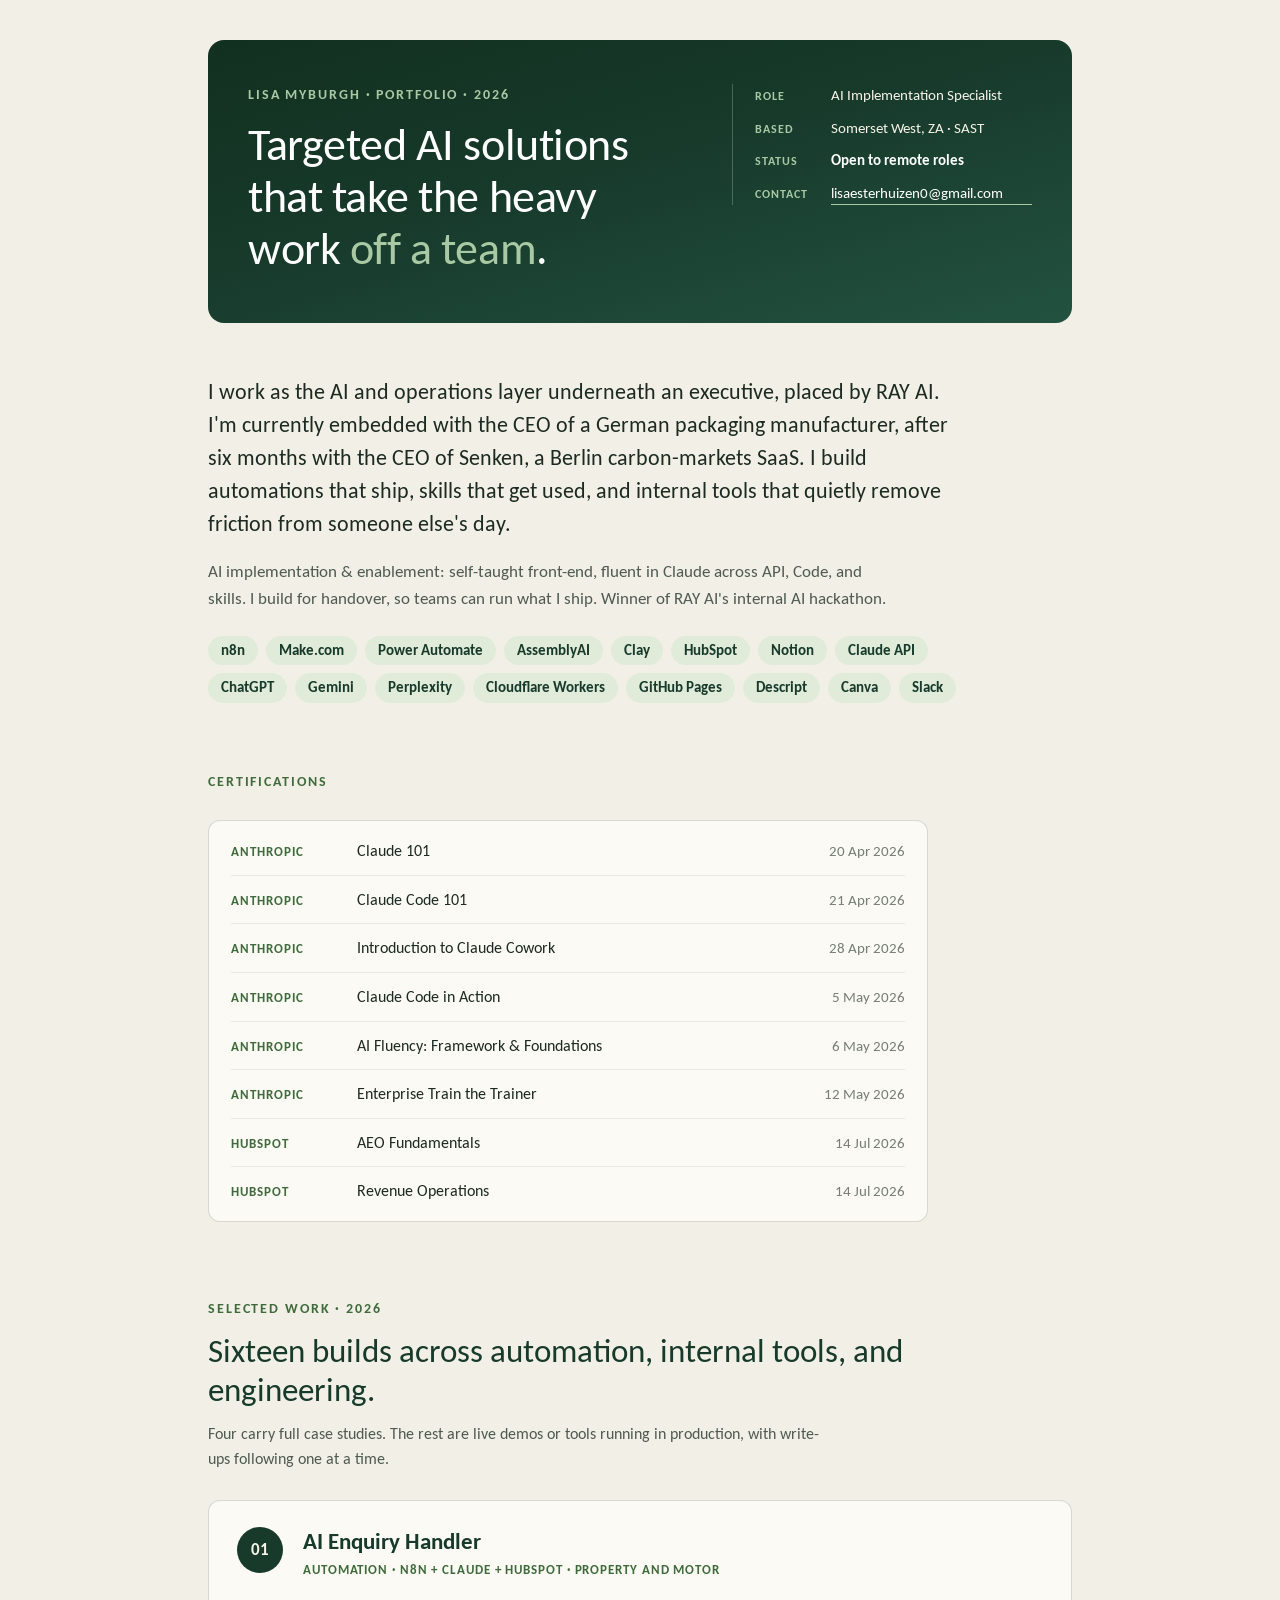
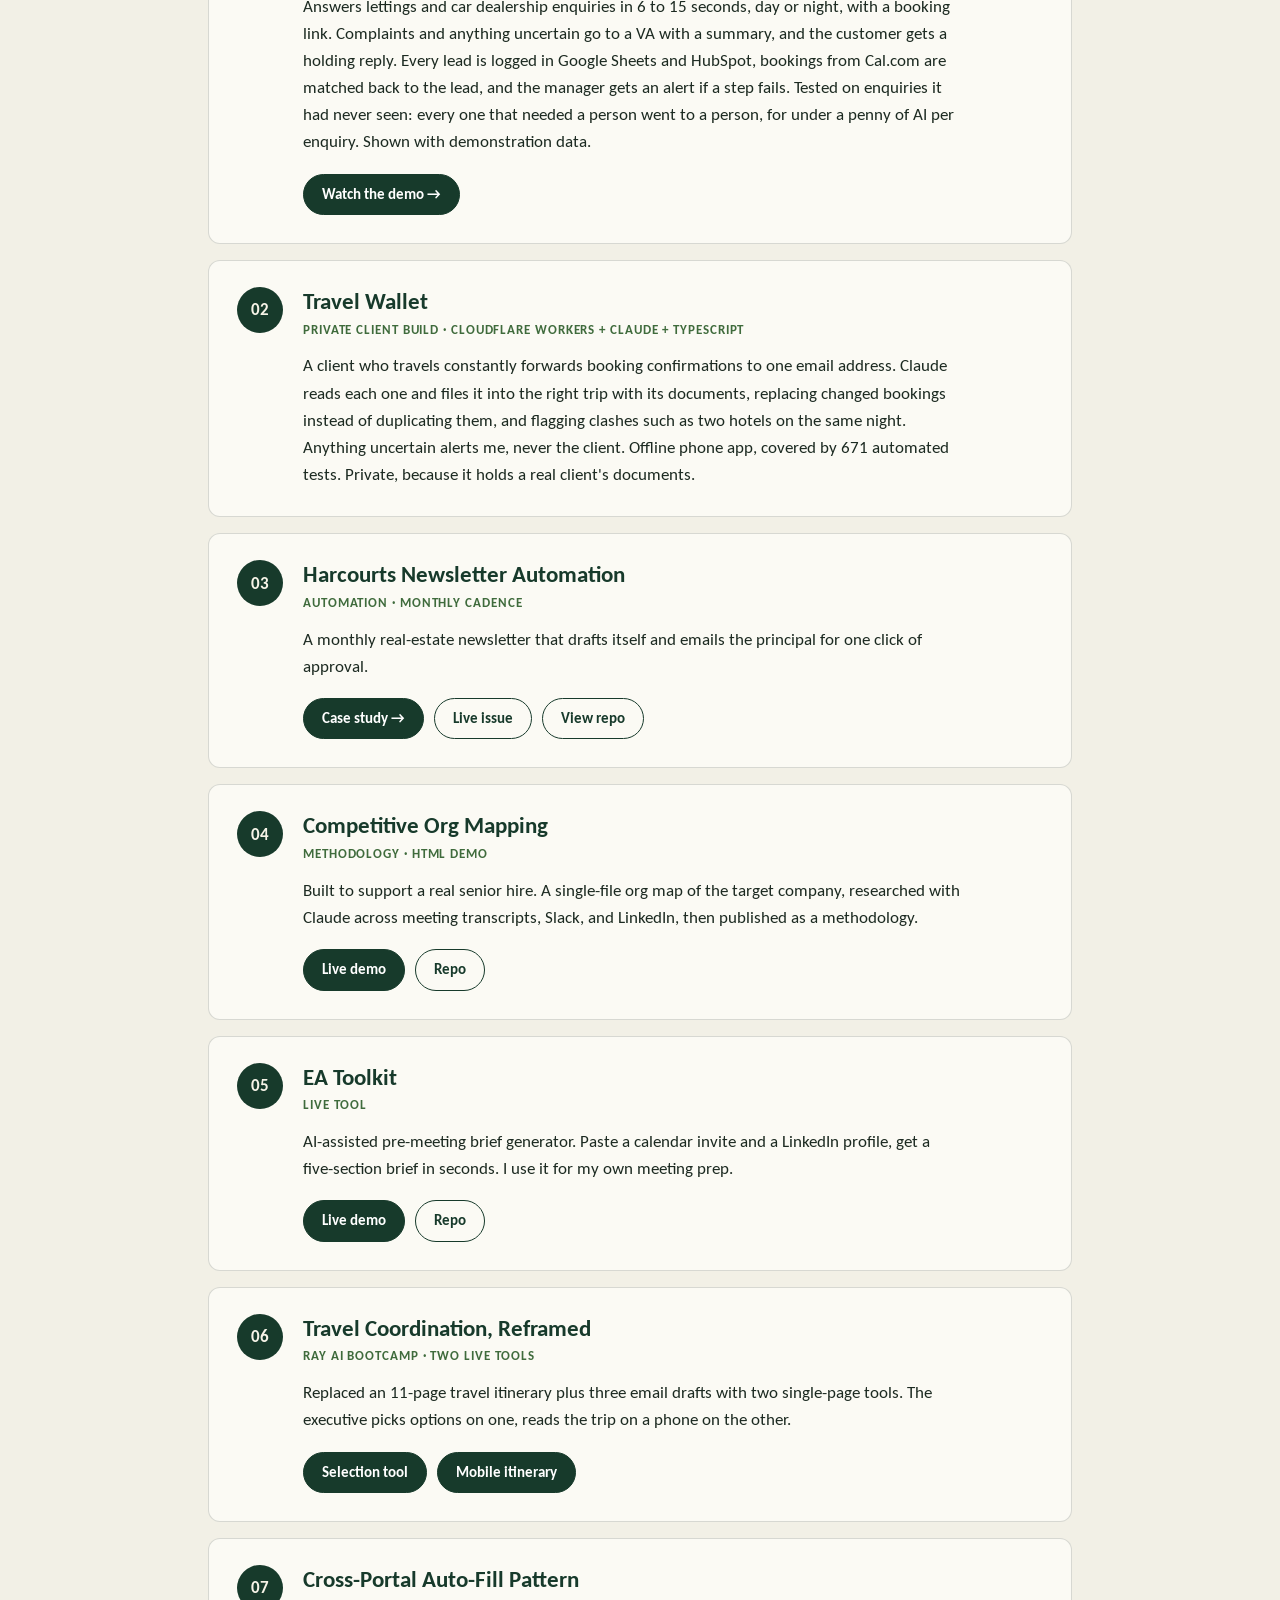
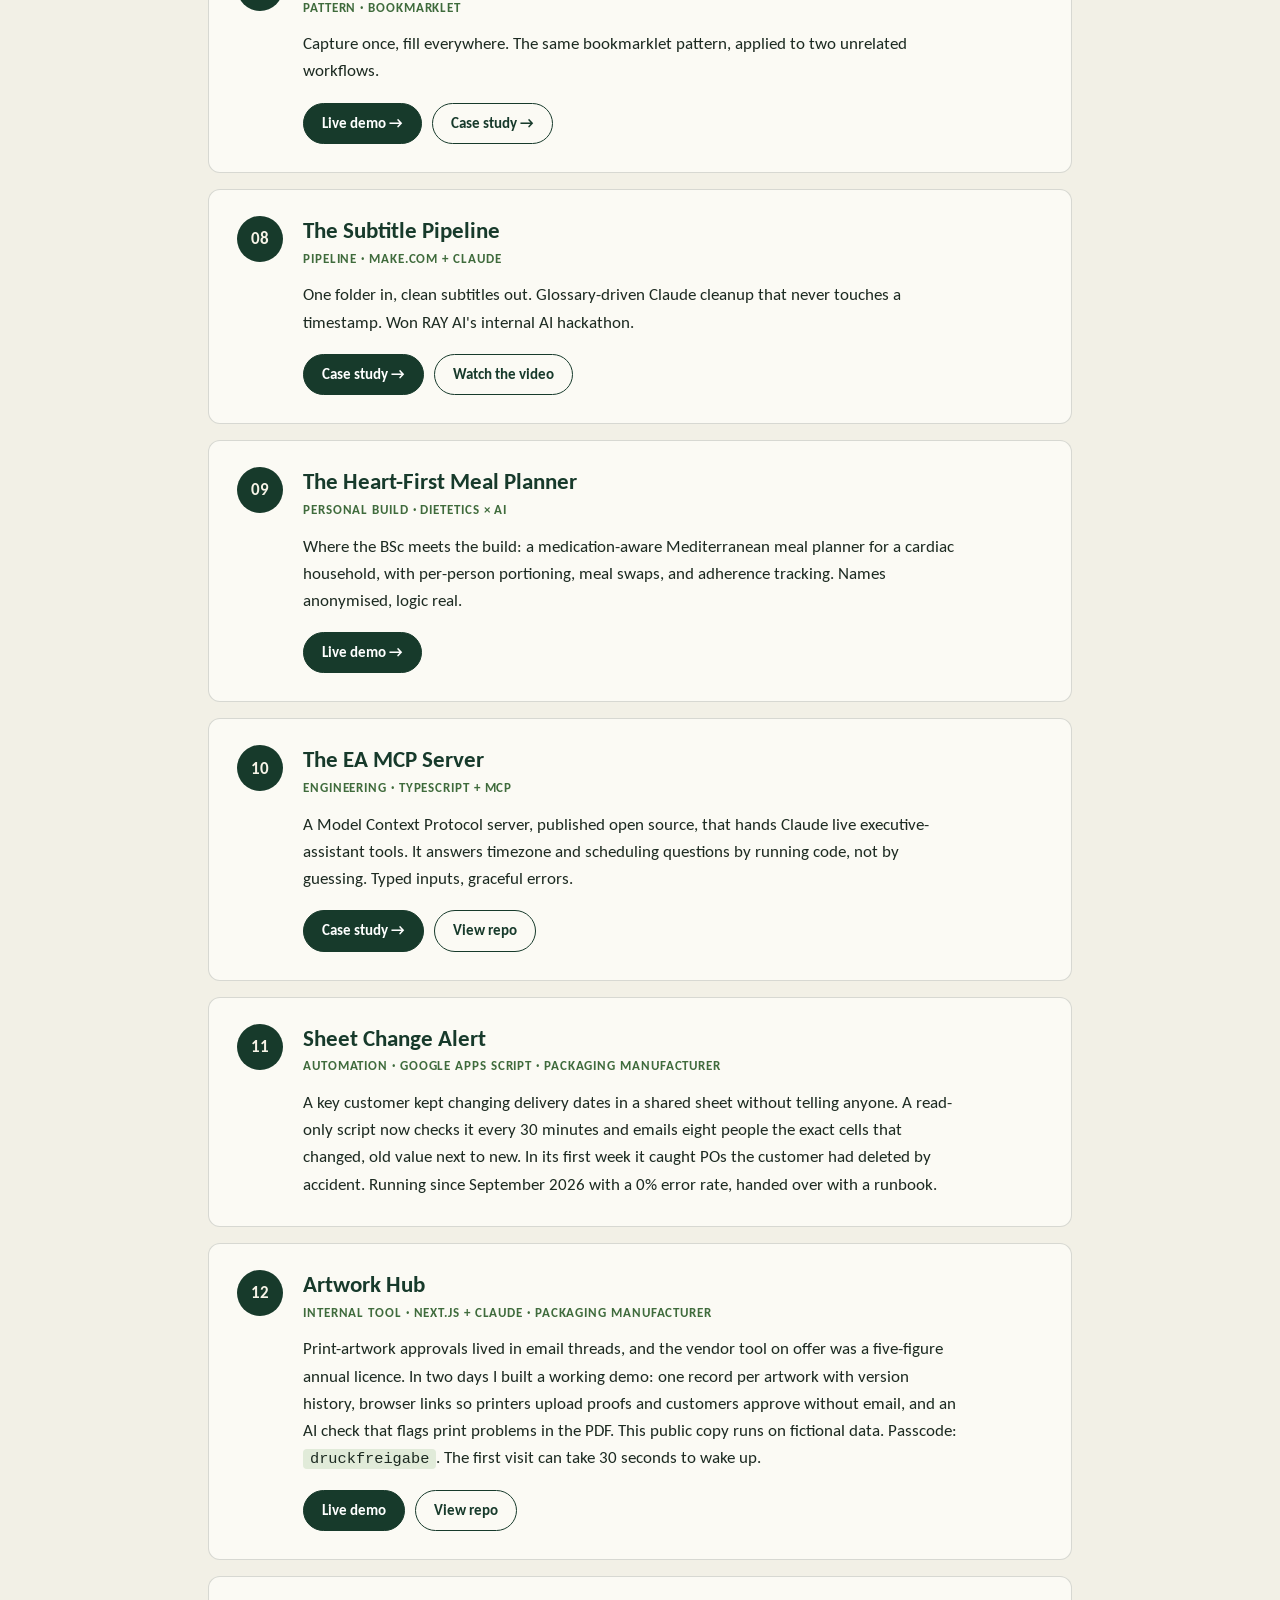
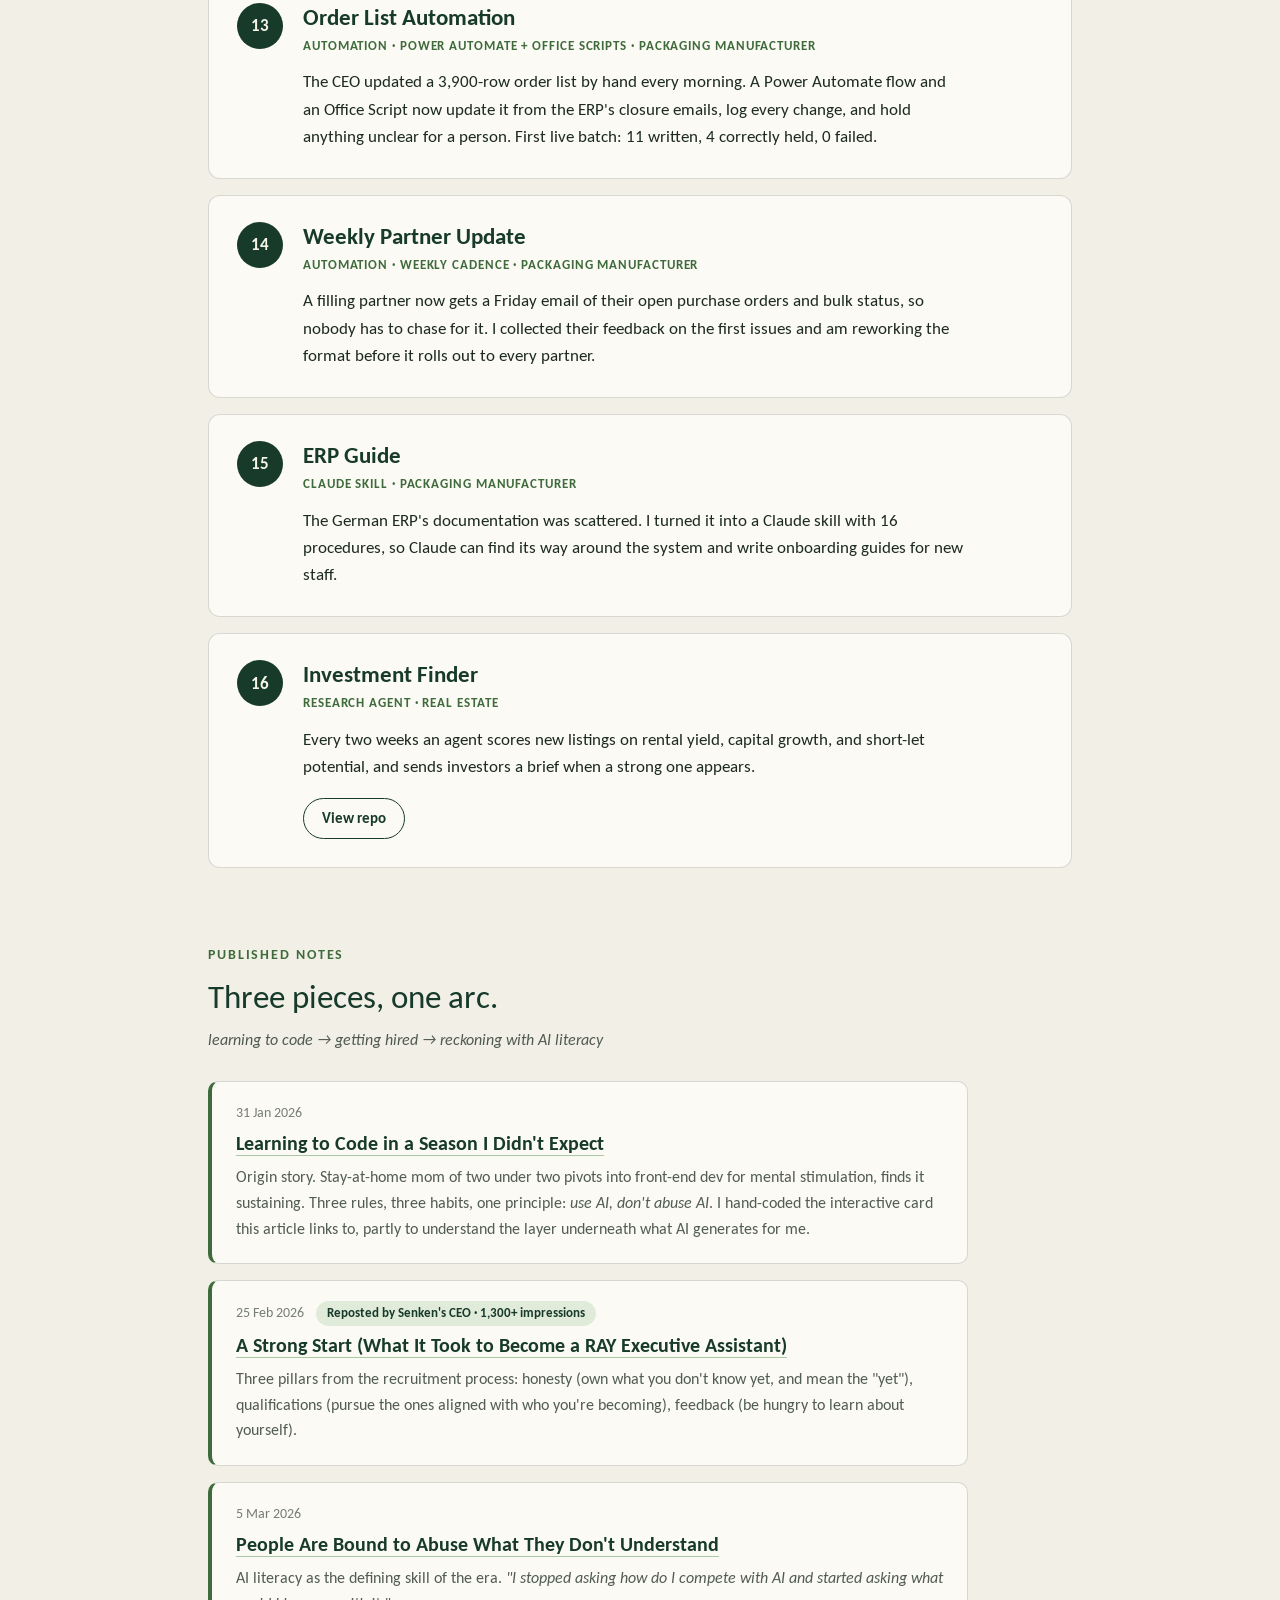
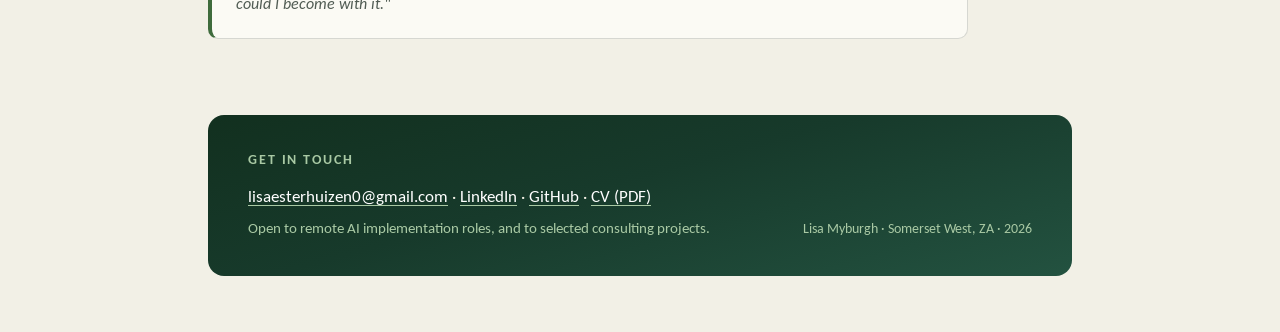
==== commit 20d16737: "Remove tree shapes from hero and footer Co-Authored-By: Claude Fable 5.2 <noreply@anthropic.com>" ====
--- a/index.html
+++ b/index.html
@@ -11,7 +11,7 @@
 <link rel="preconnect" href="https://fonts.googleapis.com" />
 <link rel="preconnect" href="https://fonts.gstatic.com" crossorigin />
 <link href="https://fonts.googleapis.com/css2?family=Carlito:ital,wght@0,400;0,700;1,400&display=swap" rel="stylesheet" />
-<link rel="stylesheet" href="style.css?v=4" />
+<link rel="stylesheet" href="style.css?v=5" />
 </head>
 <body>
 <div class="wrap">
--- a/style.css
+++ b/style.css
@@ -19,7 +19,6 @@
   --cream: #F6F3E7;
   --rule: rgba(28, 42, 33, 0.16);
   --rule-soft: rgba(28, 42, 33, 0.08);
-  --trees: url("data:image/svg+xml,%3Csvg xmlns='http://www.w3.org/2000/svg' width='220' height='90' viewBox='0 0 220 90'%3E%3Cpath fill='%23ffffff' fill-opacity='.055' d='M-10 90 L18 30 L46 90Z M30 90 L62 6 L94 90Z M80 90 L104 40 L128 90Z M112 90 L146 16 L180 90Z M166 90 L194 34 L222 90Z M204 90 L238 6 L272 90Z'/%3E%3C/svg%3E");
 }
 
 * { box-sizing: border-box; margin: 0; padding: 0; }
@@ -67,12 +66,10 @@
   gap: 40px;
   align-items: start;
   background-color: var(--forest);
-  background-image: var(--trees), linear-gradient(165deg, #12301F 0%, var(--forest) 45%, var(--forest-2) 100%);
-  background-repeat: repeat-x, no-repeat;
-  background-position: bottom left, center;
+  background-image: linear-gradient(165deg, #12301F 0%, var(--forest) 45%, var(--forest-2) 100%);
   color: var(--cream);
   border-radius: 16px;
-  padding: 44px 40px 72px;
+  padding: 44px 40px 48px;
   margin-bottom: 52px;
 }
 
@@ -331,12 +328,10 @@
   gap: 32px;
   align-items: end;
   background-color: var(--forest);
-  background-image: var(--trees), linear-gradient(165deg, #12301F 0%, var(--forest) 45%, var(--forest-2) 100%);
-  background-repeat: repeat-x, no-repeat;
-  background-position: bottom left, center;
+  background-image: linear-gradient(165deg, #12301F 0%, var(--forest) 45%, var(--forest-2) 100%);
   color: var(--cream);
   border-radius: 16px;
-  padding: 34px 40px 60px;
+  padding: 34px 40px 36px;
 }
 
 .site-footer .eyebrow { color: var(--sage); }
@@ -356,13 +351,13 @@
 
 @media (max-width: 700px) {
   .wrap { padding: 18px 16px 40px; }
-  .masthead { grid-template-columns: 1fr; gap: 24px; padding: 30px 24px 64px; }
+  .masthead { grid-template-columns: 1fr; gap: 24px; padding: 30px 24px 32px; }
   .meta-block { border-left: none; border-top: 1px solid rgba(255, 255, 255, 0.22); padding-left: 0; padding-top: 18px; }
   .project { grid-template-columns: 1fr; gap: 12px; padding: 22px 20px 24px; }
   .project-num { width: 38px; height: 38px; font-size: 15px; }
   .cert-list { padding: 4px 16px; }
   .cert { grid-template-columns: 1fr auto; }
   .cert-issuer { display: none; }
-  .site-footer { grid-template-columns: 1fr; padding: 28px 24px 56px; }
+  .site-footer { grid-template-columns: 1fr; padding: 28px 24px 30px; }
   .footer-stamp { text-align: left; }
 }
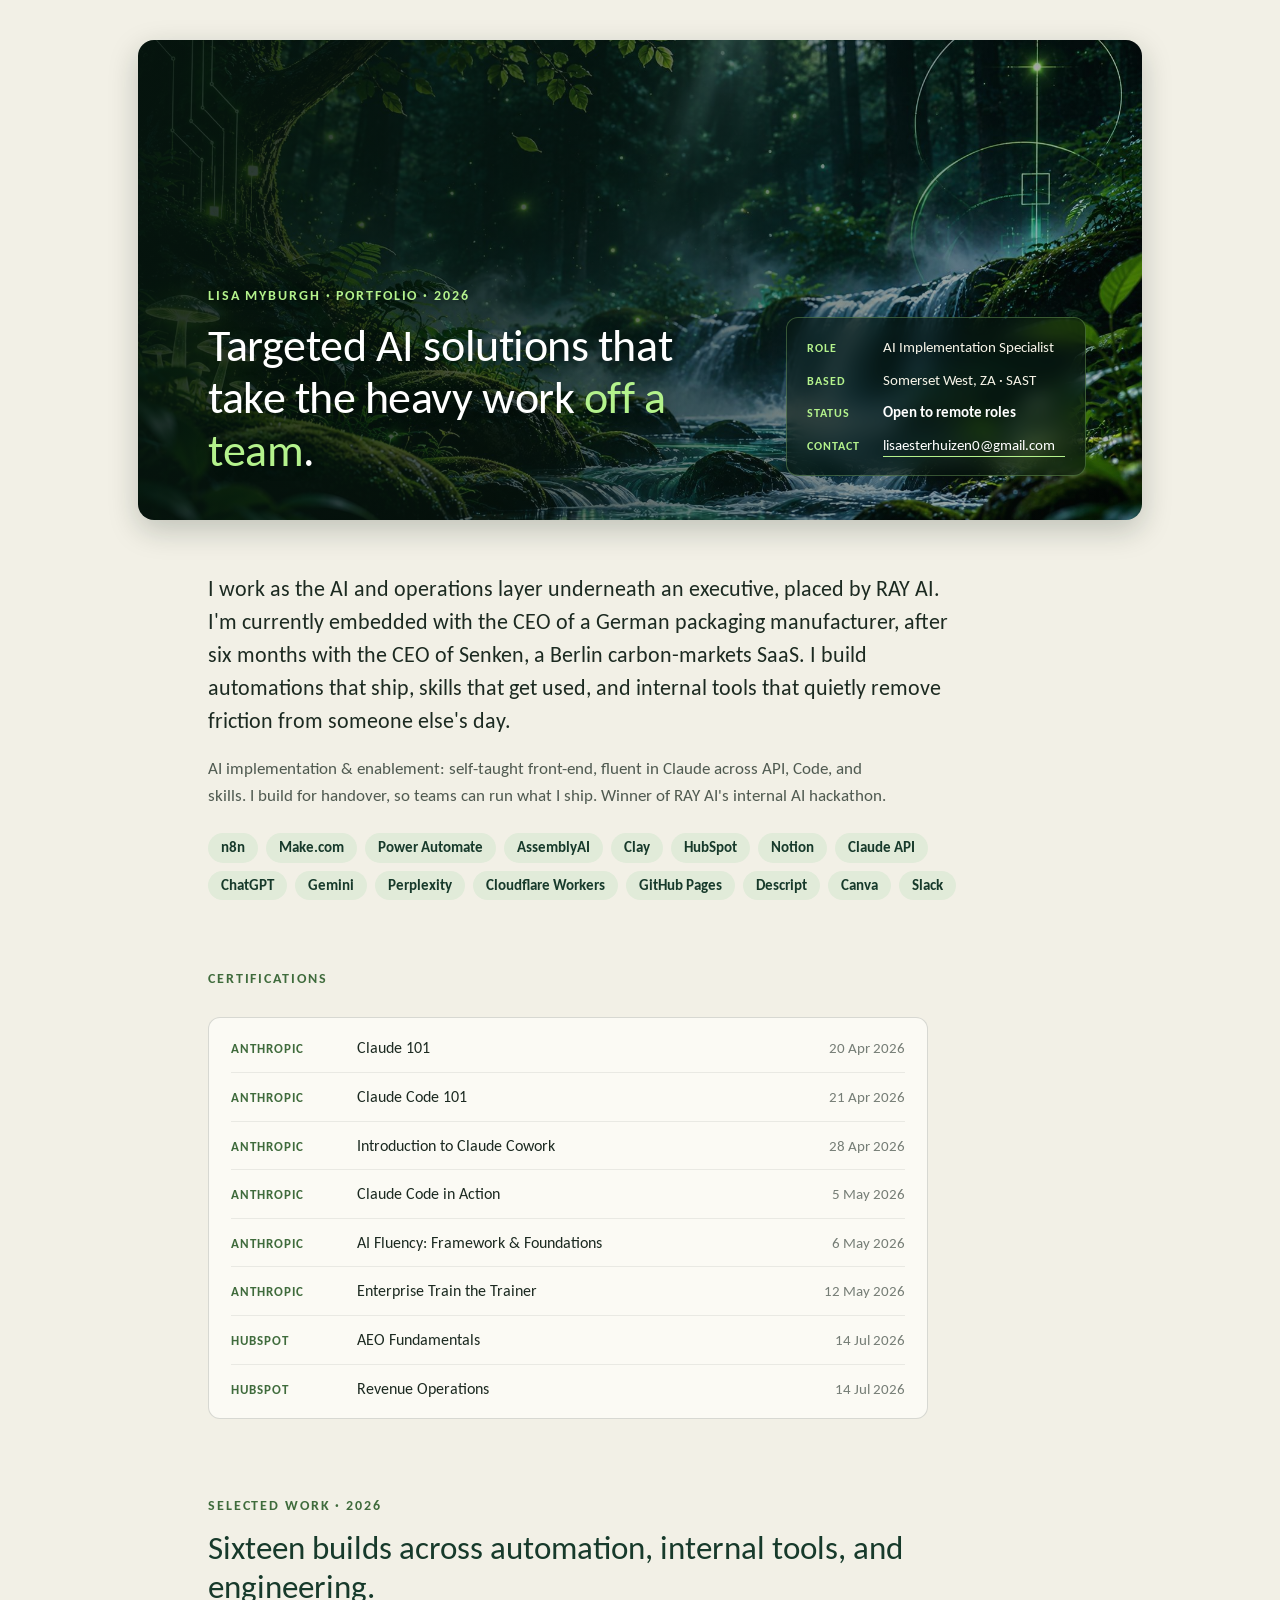
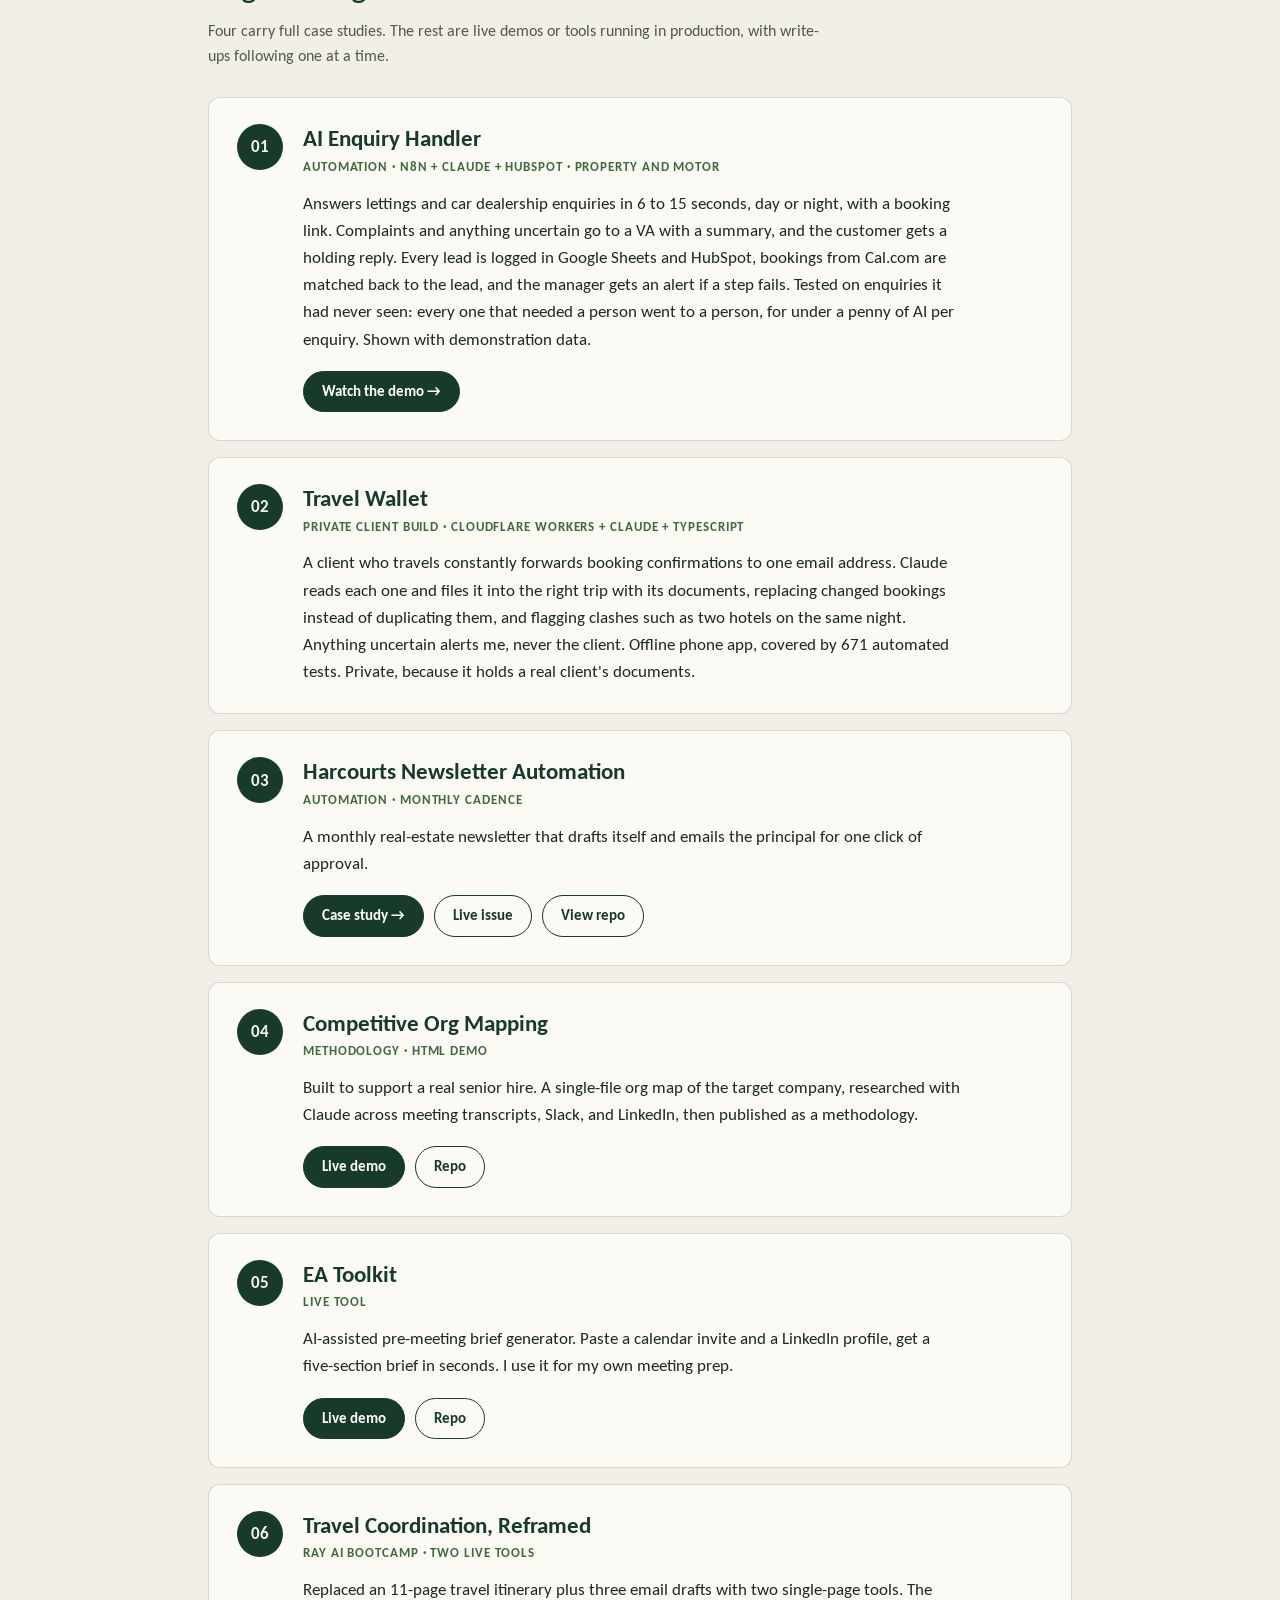
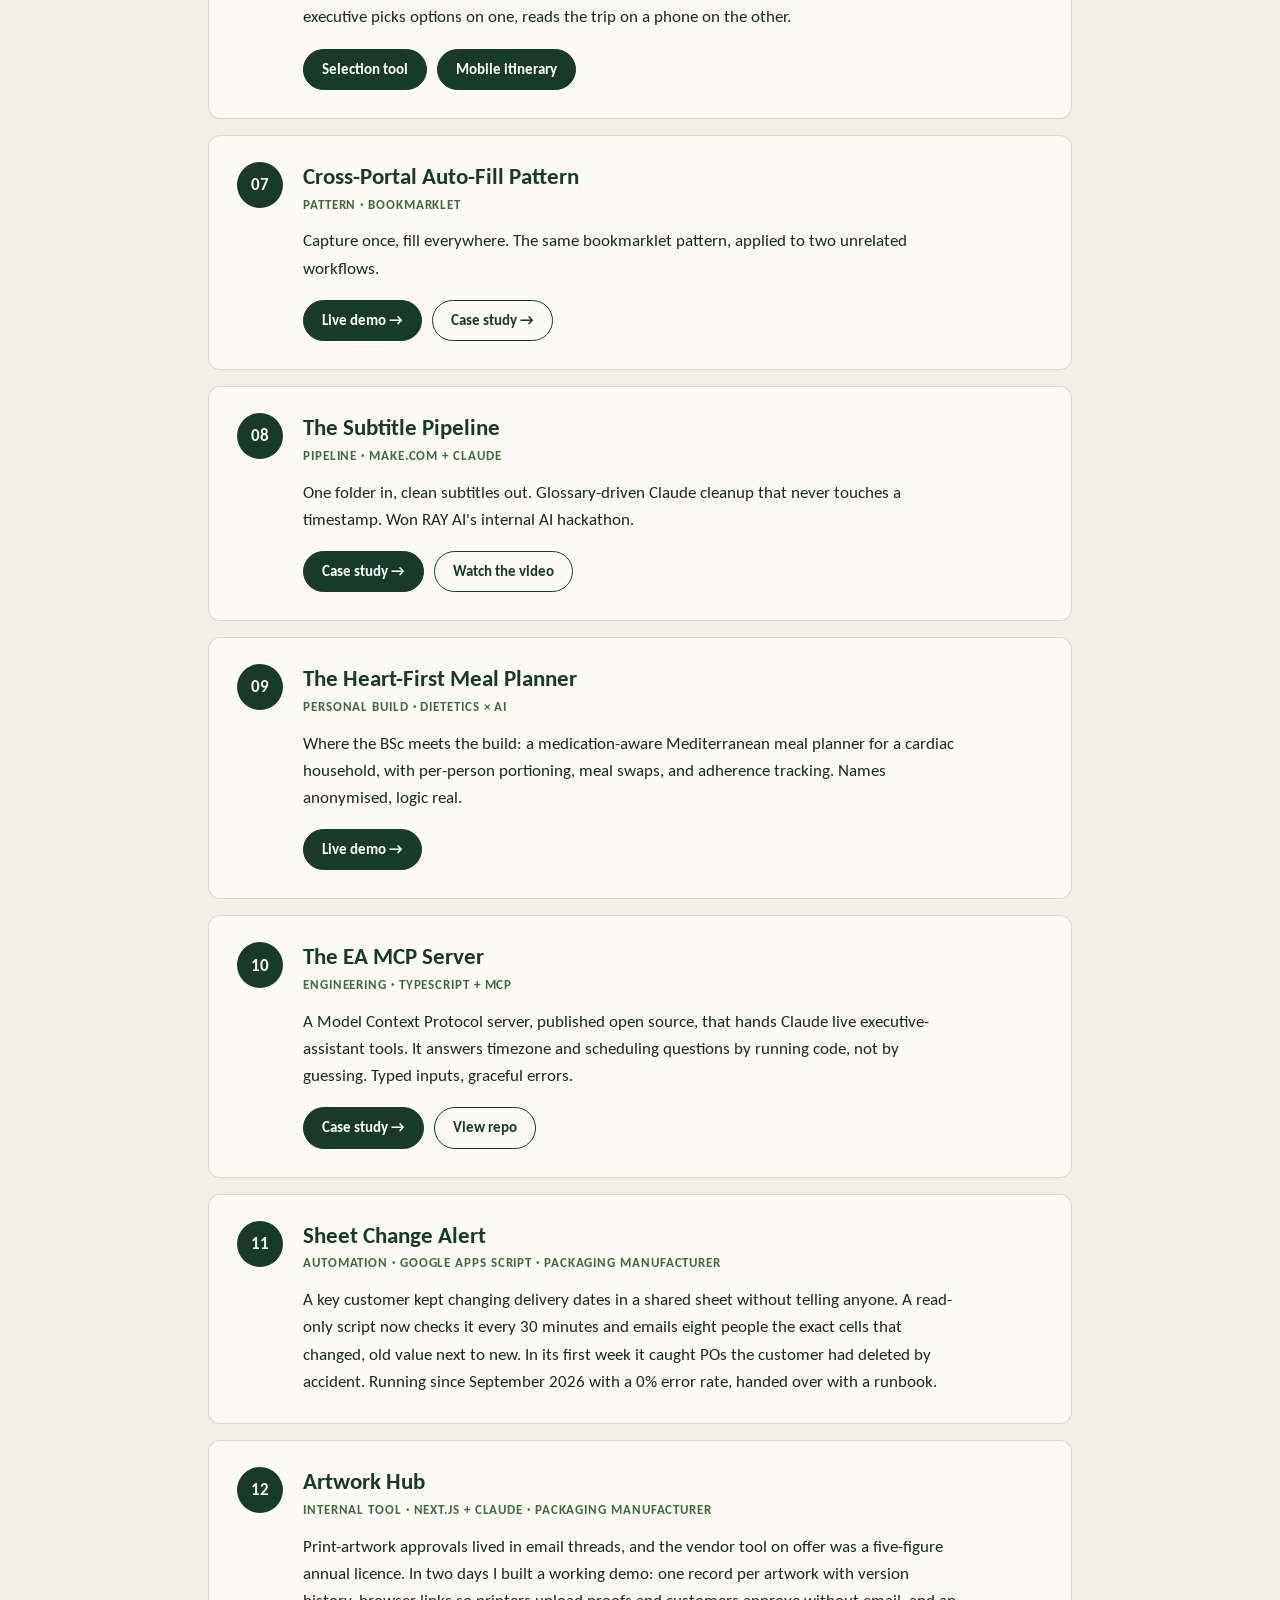
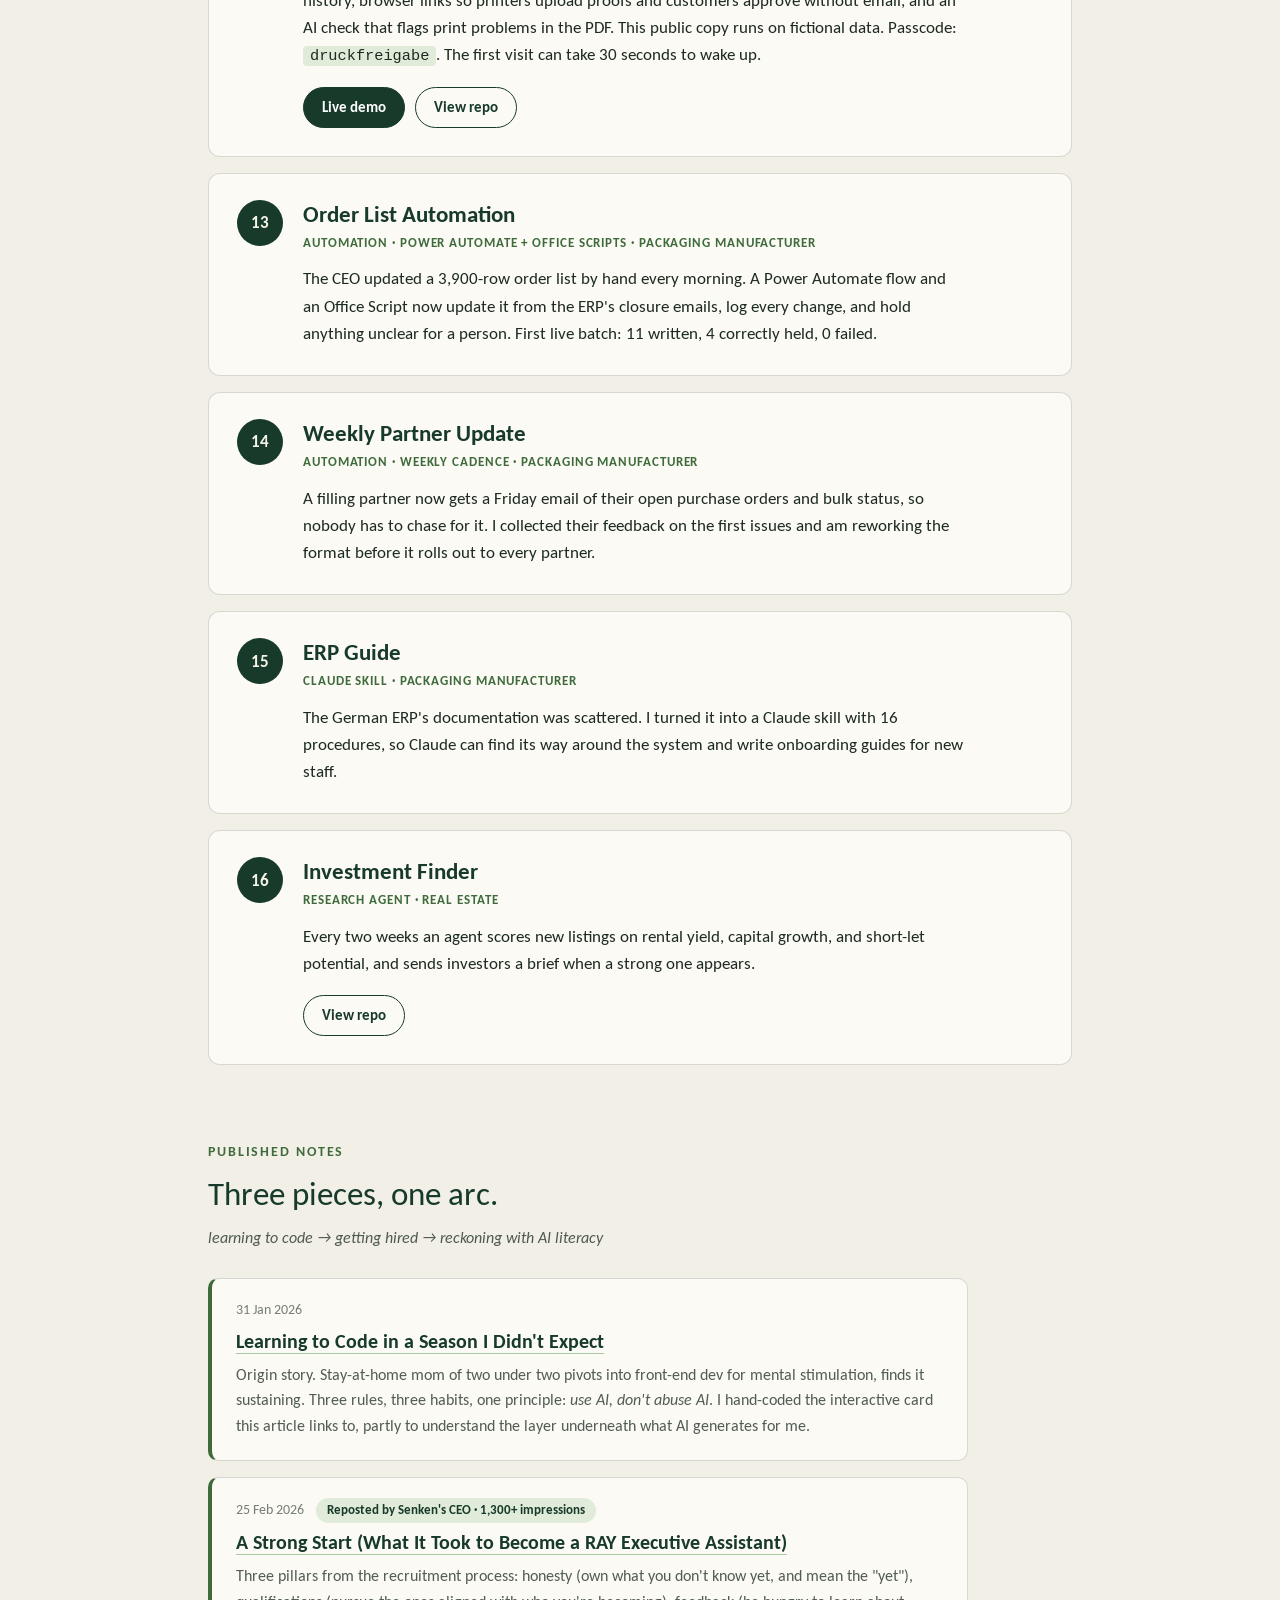
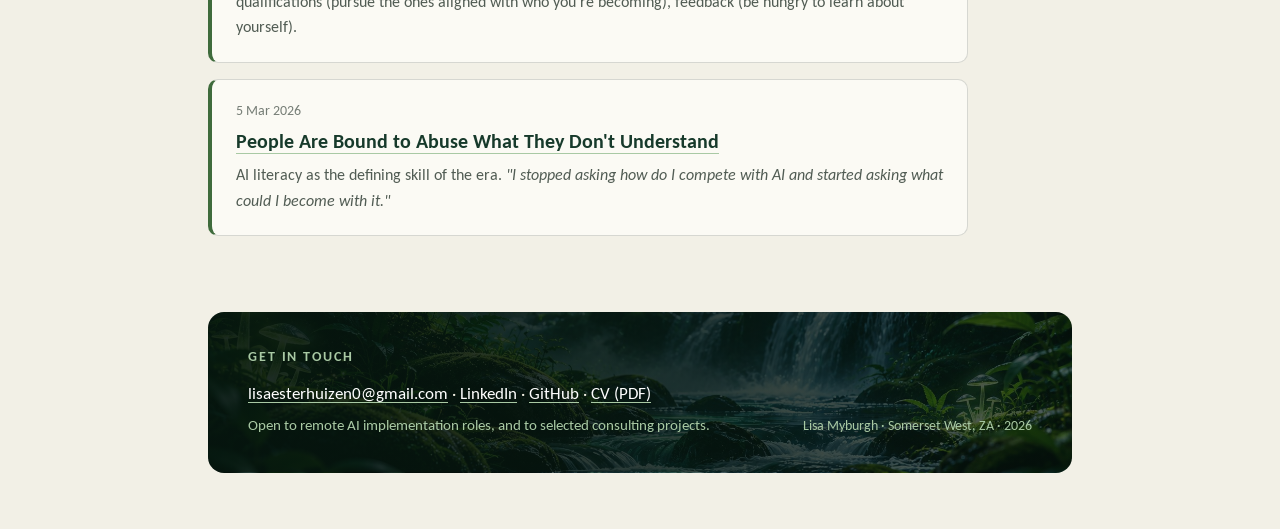
==== commit 146b1994: "Use the forest image in the hero and footer Co-Authored-By: Claude Fable 5.2 <noreply@anthropic.com>" ====
--- a/index.html
+++ b/index.html
@@ -11,7 +11,7 @@
 <link rel="preconnect" href="https://fonts.googleapis.com" />
 <link rel="preconnect" href="https://fonts.gstatic.com" crossorigin />
 <link href="https://fonts.googleapis.com/css2?family=Carlito:ital,wght@0,400;0,700;1,400&display=swap" rel="stylesheet" />
-<link rel="stylesheet" href="style.css?v=5" />
+<link rel="stylesheet" href="style.css?v=6" />
 </head>
 <body>
 <div class="wrap">
--- a/style.css
+++ b/style.css
@@ -15,6 +15,7 @@
   --forest-2: #235240;
   --moss: #3F6B3C;
   --sage: #A9C9A4;
+  --glow: #B4F28C;          /* firefly green from the hero image */
   --sage-tint: #E1EBD9;
   --cream: #F6F3E7;
   --rule: rgba(28, 42, 33, 0.16);
@@ -64,16 +65,20 @@
   display: grid;
   grid-template-columns: 1fr 300px;
   gap: 40px;
-  align-items: start;
+  align-items: end;
   background-color: var(--forest);
-  background-image: linear-gradient(165deg, #12301F 0%, var(--forest) 45%, var(--forest-2) 100%);
+  background-image: linear-gradient(100deg, rgba(6, 22, 15, 0.90) 0%, rgba(6, 22, 15, 0.66) 46%, rgba(6, 22, 15, 0.22) 100%), url("forest.jpg");
+  background-size: cover;
+  background-position: center 58%;
+  min-height: 440px;
+  box-shadow: 0 10px 30px rgba(12, 32, 22, 0.22);
   color: var(--cream);
   border-radius: 16px;
-  padding: 44px 40px 48px;
+  padding: 44px 44px 44px;
   margin-bottom: 52px;
 }
 
-.masthead .eyebrow { color: var(--sage); }
+.masthead .eyebrow { color: var(--glow); text-shadow: 0 1px 8px rgba(0, 0, 0, 0.5); }
 
 .masthead h1 {
   font-weight: 400;
@@ -81,14 +86,19 @@
   line-height: 1.14;
   letter-spacing: -0.01em;
   color: #FFFFFF;
-}
-.masthead h1 em { font-style: normal; color: var(--sage); }
+  text-shadow: 0 2px 14px rgba(0, 0, 0, 0.45);
+}
+.masthead h1 em { font-style: normal; color: var(--glow); }
 
 .meta-block {
   font-size: 15px;
   line-height: 1.5;
-  border-left: 1px solid rgba(255, 255, 255, 0.22);
-  padding-left: 22px;
+  background: rgba(6, 22, 15, 0.58);
+  -webkit-backdrop-filter: blur(10px);
+  backdrop-filter: blur(10px);
+  border: 1px solid rgba(180, 242, 140, 0.28);
+  border-radius: 12px;
+  padding: 18px 20px;
   color: var(--cream);
 }
 .meta-block > div {
@@ -100,13 +110,13 @@
 }
 .meta-block > div:last-child { margin-bottom: 0; }
 .meta-block strong {
-  color: var(--sage);
+  color: var(--glow);
   font-weight: 700;
   text-transform: uppercase;
   letter-spacing: 0.08em;
   font-size: 12px;
 }
-.meta-block a { color: #FFFFFF; text-decoration: none; border-bottom: 1px solid var(--sage); overflow-wrap: anywhere; }
+.meta-block a { color: #FFFFFF; text-decoration: none; border-bottom: 1px solid var(--glow); overflow-wrap: anywhere; }
 .meta-block a:hover { color: var(--sage); }
 .status-open { color: #FFFFFF; font-weight: 700; }
 
@@ -328,7 +338,9 @@
   gap: 32px;
   align-items: end;
   background-color: var(--forest);
-  background-image: linear-gradient(165deg, #12301F 0%, var(--forest) 45%, var(--forest-2) 100%);
+  background-image: linear-gradient(100deg, rgba(6, 22, 15, 0.92) 0%, rgba(6, 22, 15, 0.82) 55%, rgba(6, 22, 15, 0.68) 100%), url("forest.jpg");
+  background-size: cover;
+  background-position: center 88%;
   color: var(--cream);
   border-radius: 16px;
   padding: 34px 40px 36px;
@@ -347,12 +359,18 @@
   text-align: right;
 }
 
+/* ---------- wide screens: let the hero breathe ---------- */
+
+@media (min-width: 1120px) {
+  .masthead { margin-left: -70px; margin-right: -70px; padding-left: 70px; padding-right: 56px; min-height: 480px; }
+}
+
 /* ---------- responsive ---------- */
 
 @media (max-width: 700px) {
   .wrap { padding: 18px 16px 40px; }
-  .masthead { grid-template-columns: 1fr; gap: 24px; padding: 30px 24px 32px; }
-  .meta-block { border-left: none; border-top: 1px solid rgba(255, 255, 255, 0.22); padding-left: 0; padding-top: 18px; }
+  .masthead { grid-template-columns: 1fr; gap: 26px; padding: 120px 22px 22px; background-image: linear-gradient(180deg, rgba(6, 22, 15, 0.20) 0%, rgba(6, 22, 15, 0.80) 42%, rgba(6, 22, 15, 0.92) 100%), url("forest.jpg"); }
+  .masthead { min-height: 0; background-position: 62% 58%; }
   .project { grid-template-columns: 1fr; gap: 12px; padding: 22px 20px 24px; }
   .project-num { width: 38px; height: 38px; font-size: 15px; }
   .cert-list { padding: 4px 16px; }
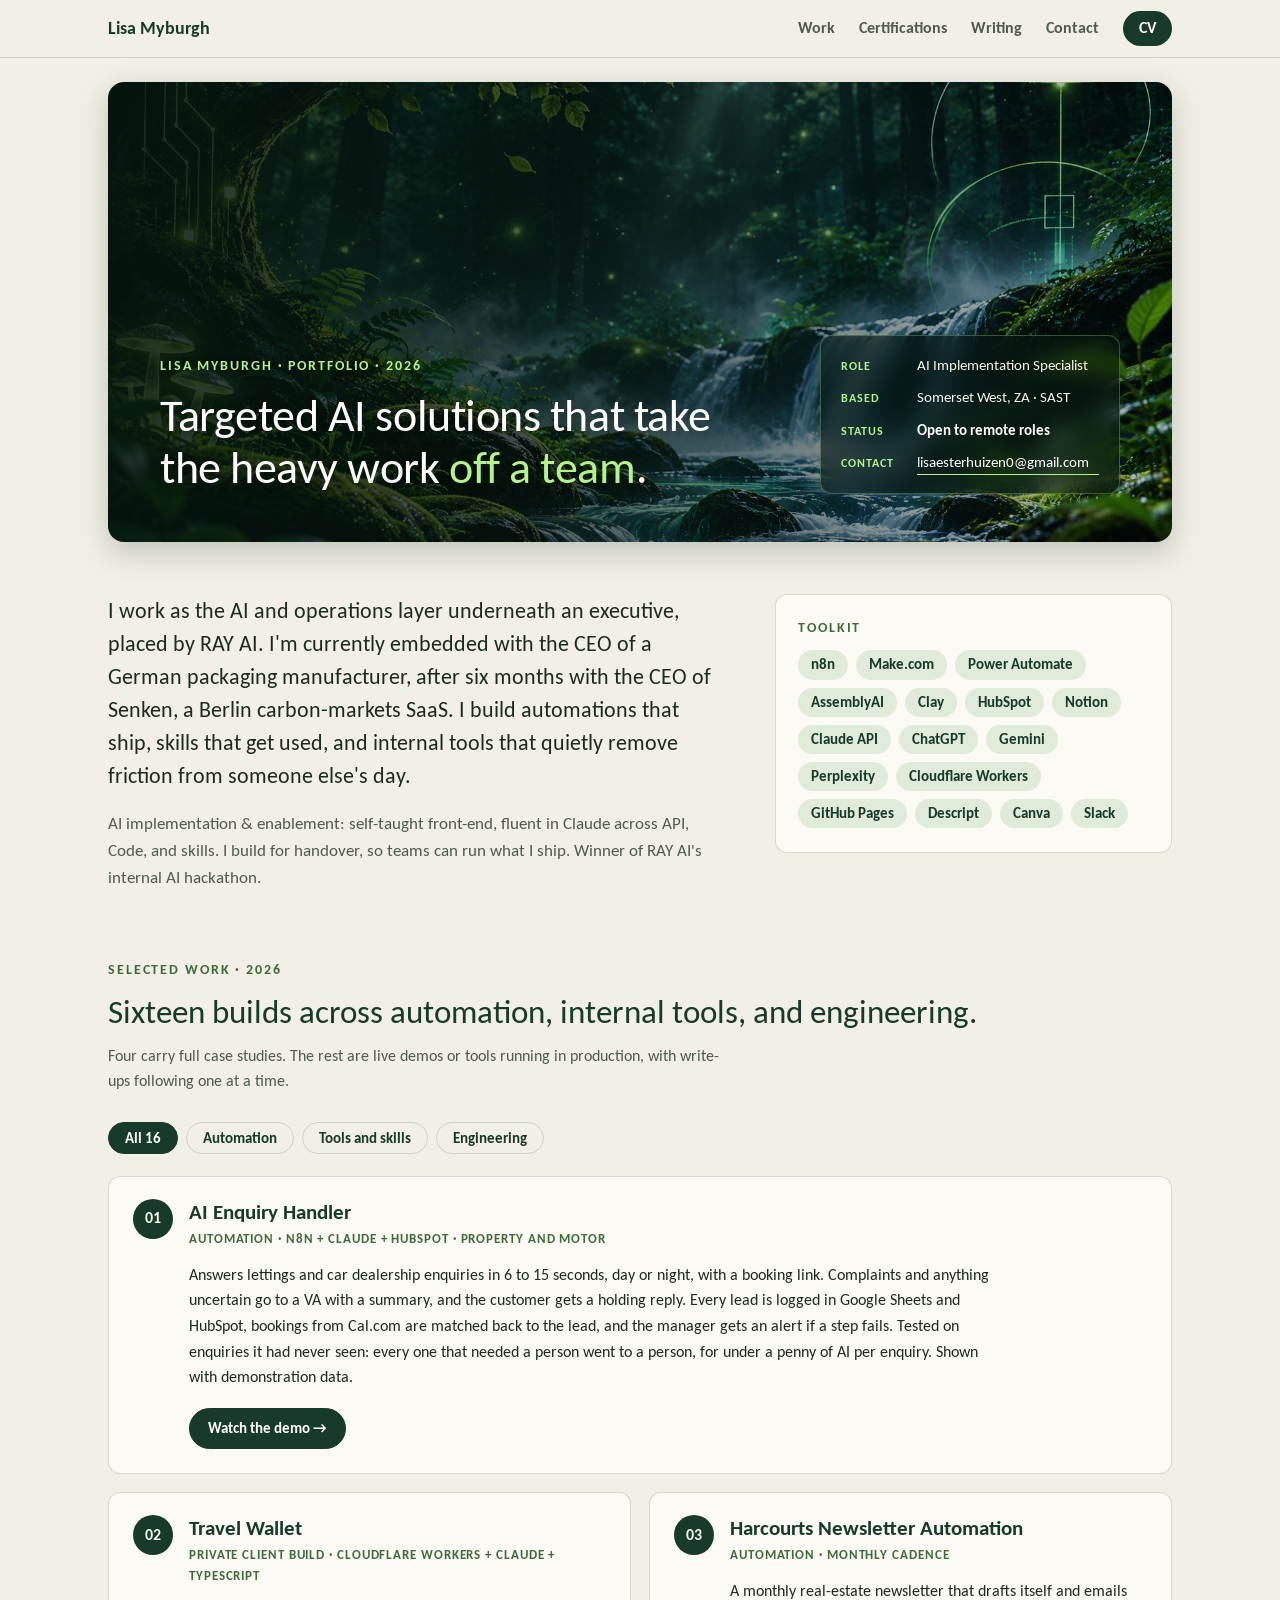
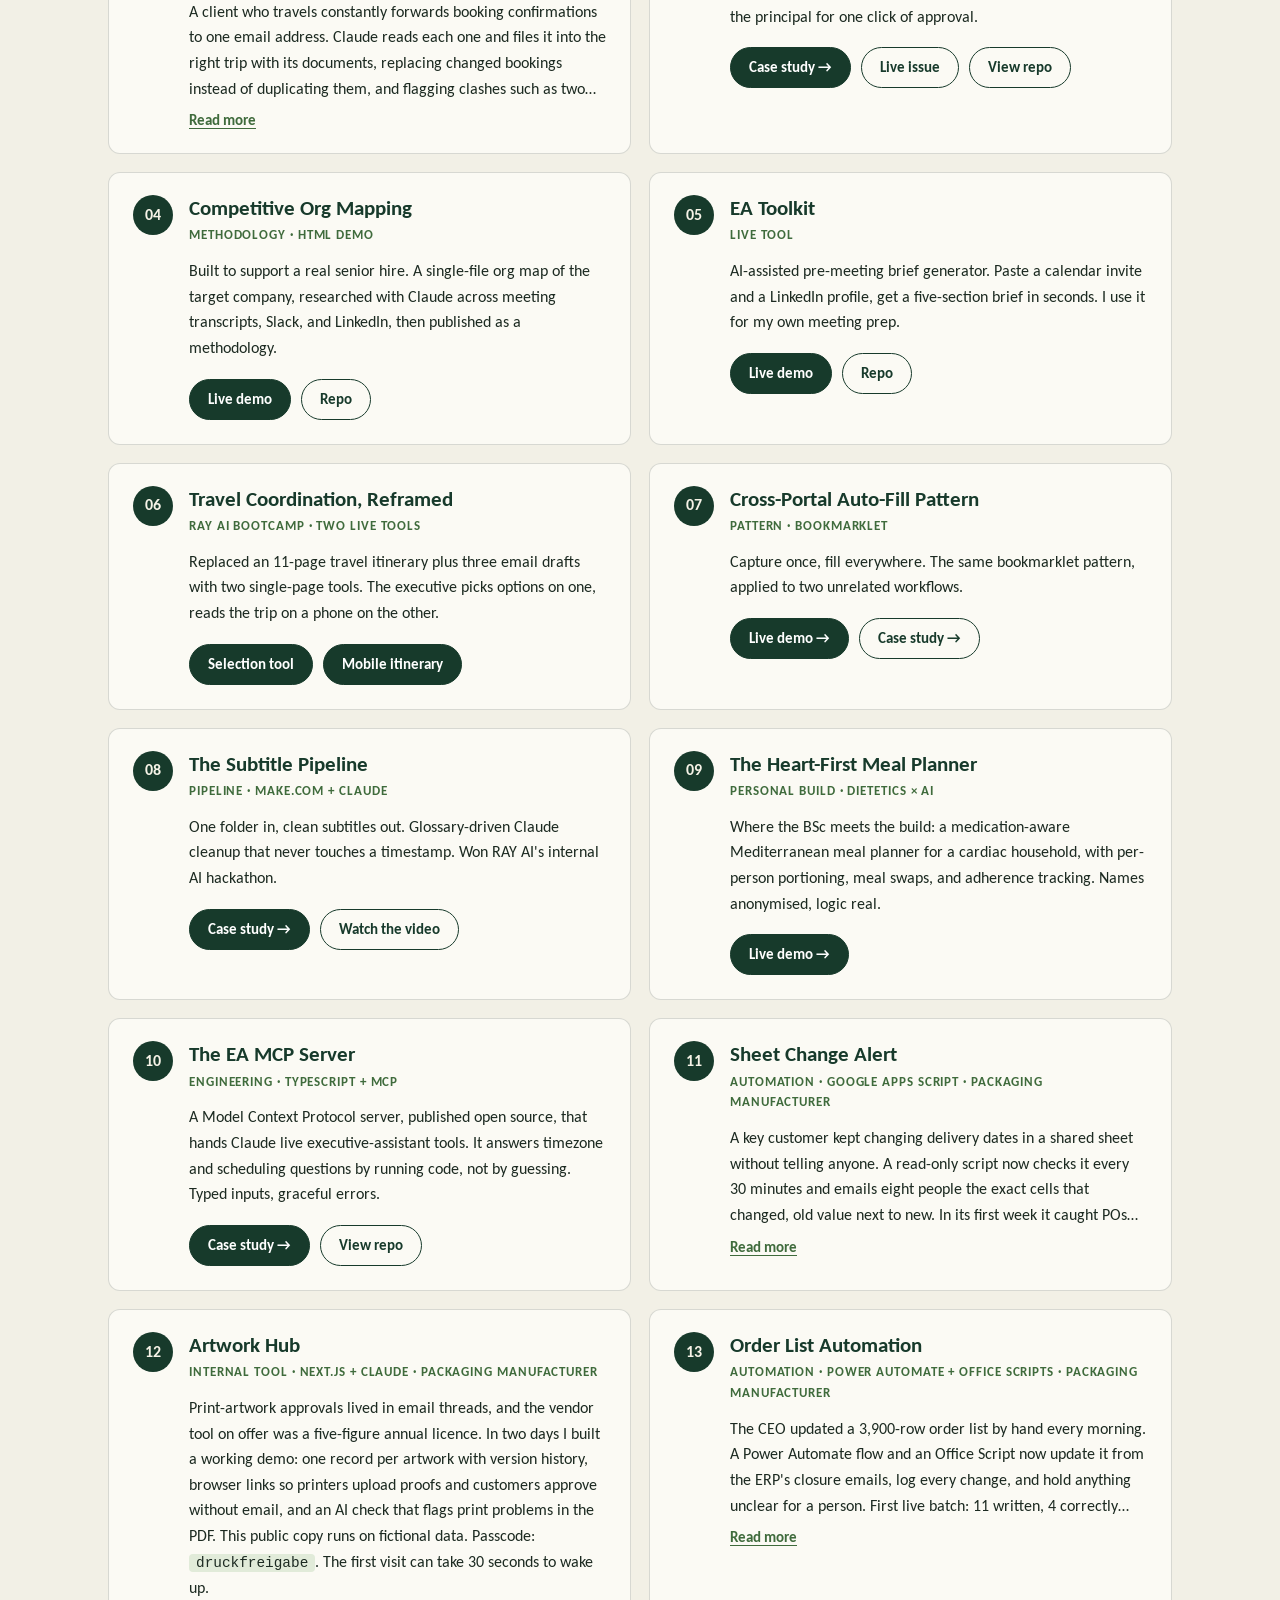
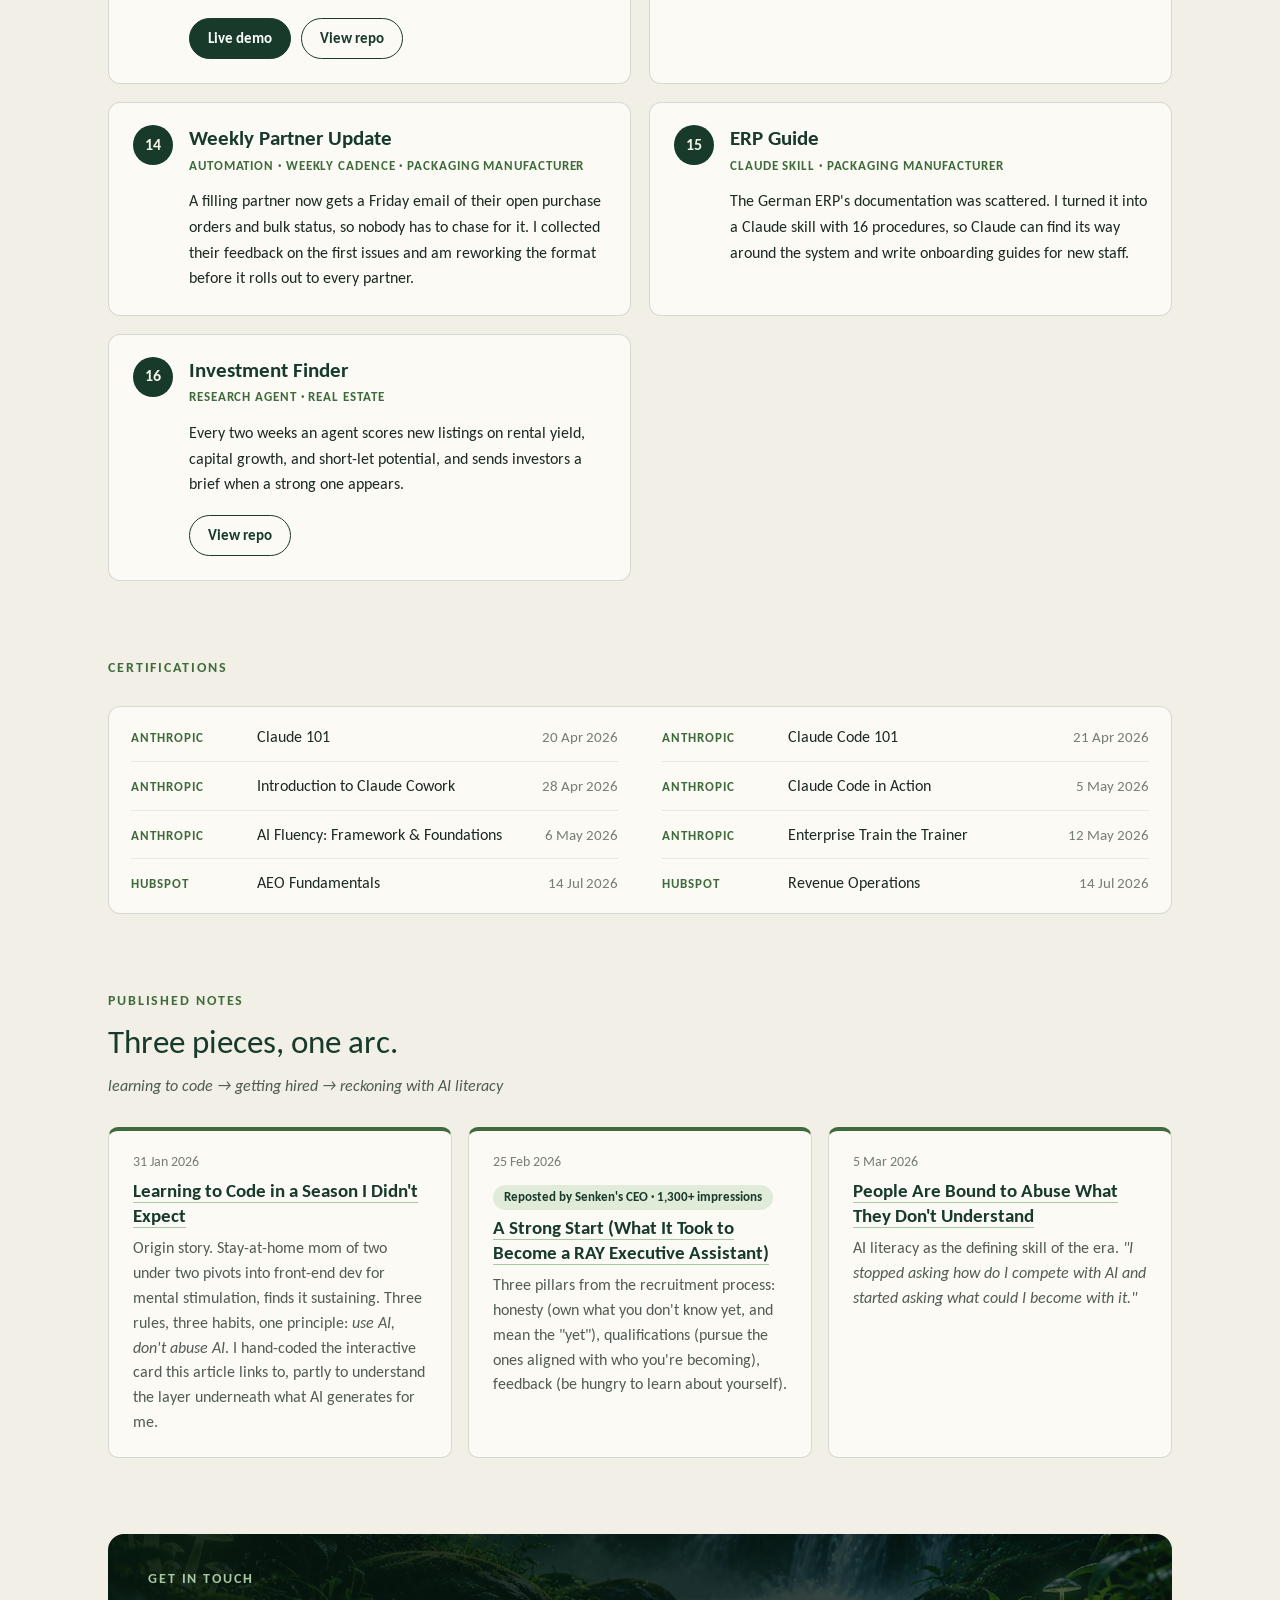
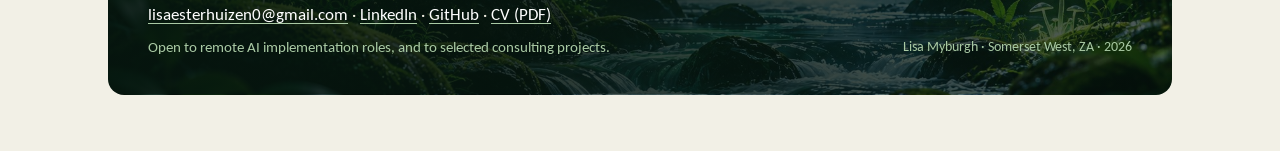
==== commit dfd629c2: "Restructure: sticky menu, two-column project grid with filters, compact sections Co-Authored-By: Cla" ====
--- a/index.html
+++ b/index.html
@@ -11,10 +11,22 @@
 <link rel="preconnect" href="https://fonts.googleapis.com" />
 <link rel="preconnect" href="https://fonts.gstatic.com" crossorigin />
 <link href="https://fonts.googleapis.com/css2?family=Carlito:ital,wght@0,400;0,700;1,400&display=swap" rel="stylesheet" />
-<link rel="stylesheet" href="style.css?v=6" />
+<link rel="stylesheet" href="style.css?v=7" />
 </head>
 <body>
-<div class="wrap">
+<nav class="site-nav">
+  <div class="site-nav-inner">
+    <a class="nav-name" href="#top">Lisa Myburgh</a>
+    <div class="nav-links">
+      <a href="#work">Work</a>
+      <a href="#credentials">Certifications</a>
+      <a href="#writing">Writing</a>
+      <a href="#contact">Contact</a>
+      <a class="nav-cv" href="Lisa_Myburgh_CV.pdf" target="_blank" rel="noopener">CV</a>
+    </div>
+  </div>
+</nav>
+<div class="wrap" id="top">
 
   <header class="masthead">
     <div class="masthead-left">
@@ -30,61 +42,18 @@
   </header>
 
   <section class="intro">
+    <div class="intro-text">
     <p class="lede">
       I work as the AI and operations layer underneath an executive, placed by RAY AI. I'm currently embedded with the CEO of a German packaging manufacturer, after six months with the CEO of Senken, a Berlin carbon-markets SaaS. I build automations that ship, skills that get used, and internal tools that quietly remove friction from someone else's day.
     </p>
     <p class="lede-sub">
       AI implementation &amp; enablement: self-taught front-end, fluent in Claude across API, Code, and skills. I build for handover, so teams can run what I ship. Winner of RAY AI's internal AI hackathon.
     </p>
+    </div>
+    <aside class="toolkit">
+      <p class="eyebrow">Toolkit</p>
     <p class="tool-stack"><span>n8n</span><span>Make.com</span><span>Power Automate</span><span>AssemblyAI</span><span>Clay</span><span>HubSpot</span><span>Notion</span><span>Claude API</span><span>ChatGPT</span><span>Gemini</span><span>Perplexity</span><span>Cloudflare Workers</span><span>GitHub Pages</span><span>Descript</span><span>Canva</span><span>Slack</span></p>
-  </section>
-
-  <section class="section credentials" id="credentials">
-    <header class="section-head">
-      <p class="eyebrow"><span class="dot"></span>Certifications</p>
-    </header>
-    <ul class="cert-list">
-      <li class="cert">
-        <span class="cert-issuer">Anthropic</span>
-        <span class="cert-name">Claude 101</span>
-        <span class="cert-date">20 Apr 2026</span>
-      </li>
-      <li class="cert">
-        <span class="cert-issuer">Anthropic</span>
-        <span class="cert-name">Claude Code 101</span>
-        <span class="cert-date">21 Apr 2026</span>
-      </li>
-      <li class="cert">
-        <span class="cert-issuer">Anthropic</span>
-        <span class="cert-name">Introduction to Claude Cowork</span>
-        <span class="cert-date">28 Apr 2026</span>
-      </li>
-      <li class="cert">
-        <span class="cert-issuer">Anthropic</span>
-        <span class="cert-name">Claude Code in Action</span>
-        <span class="cert-date">5 May 2026</span>
-      </li>
-      <li class="cert">
-        <span class="cert-issuer">Anthropic</span>
-        <span class="cert-name">AI Fluency: Framework &amp; Foundations</span>
-        <span class="cert-date">6 May 2026</span>
-      </li>
-      <li class="cert">
-        <span class="cert-issuer">Anthropic</span>
-        <span class="cert-name">Enterprise Train the Trainer</span>
-        <span class="cert-date">12 May 2026</span>
-      </li>
-      <li class="cert">
-        <span class="cert-issuer">HubSpot</span>
-        <span class="cert-name">AEO Fundamentals</span>
-        <span class="cert-date">14 Jul 2026</span>
-      </li>
-      <li class="cert">
-        <span class="cert-issuer">HubSpot</span>
-        <span class="cert-name">Revenue Operations</span>
-        <span class="cert-date">14 Jul 2026</span>
-      </li>
-    </ul>
+    </aside>
   </section>
 
   <section class="section" id="work">
@@ -94,10 +63,17 @@
       <p class="section-note">Four carry full case studies. The rest are live demos or tools running in production, with write-ups following one at a time.</p>
     </header>
 
+    <div class="filters" role="group" aria-label="Filter projects">
+      <button class="filter active" data-filter="all">All 16</button>
+      <button class="filter" data-filter="auto">Automation</button>
+      <button class="filter" data-filter="tools">Tools and skills</button>
+      <button class="filter" data-filter="eng">Engineering</button>
+    </div>
+
     <ol class="projects">
 
       <!-- 01 AI ENQUIRY HANDLER: video -->
-      <li class="project hero">
+      <li class="project hero" data-cat="auto">
         <div class="project-num">01</div>
         <div class="project-body">
           <h3>AI Enquiry Handler</h3>
@@ -112,7 +88,7 @@
       </li>
 
       <!-- 02 TRAVEL WALLET: private client build, no links -->
-      <li class="project">
+      <li class="project" data-cat="eng">
         <div class="project-num">02</div>
         <div class="project-body">
           <h3>Travel Wallet</h3>
@@ -124,7 +100,7 @@
       </li>
 
       <!-- 03 HARCOURTS -->
-      <li class="project">
+      <li class="project" data-cat="auto">
         <div class="project-num">03</div>
         <div class="project-body">
           <h3>Harcourts Newsletter Automation</h3>
@@ -141,7 +117,7 @@
       </li>
 
       <!-- 02 COMPETITIVE ORG MAP: live -->
-      <li class="project">
+      <li class="project" data-cat="tools">
         <div class="project-num">04</div>
         <div class="project-body">
           <h3>Competitive Org Mapping</h3>
@@ -157,7 +133,7 @@
       </li>
 
       <!-- 03 EA TOOLKIT: live -->
-      <li class="project">
+      <li class="project" data-cat="tools">
         <div class="project-num">05</div>
         <div class="project-body">
           <h3>EA Toolkit</h3>
@@ -173,7 +149,7 @@
       </li>
 
       <!-- 04 TRAVEL: live demos -->
-      <li class="project">
+      <li class="project" data-cat="tools">
         <div class="project-num">06</div>
         <div class="project-body">
           <h3>Travel Coordination, Reframed</h3>
@@ -189,7 +165,7 @@
       </li>
 
       <!-- 05 CROSS-PORTAL: live -->
-      <li class="project">
+      <li class="project" data-cat="tools">
         <div class="project-num">07</div>
         <div class="project-body">
           <h3>Cross-Portal Auto-Fill Pattern</h3>
@@ -205,7 +181,7 @@
       </li>
 
       <!-- 06 CWN SRT PIPELINE: live -->
-      <li class="project">
+      <li class="project" data-cat="auto">
         <div class="project-num">08</div>
         <div class="project-body">
           <h3>The Subtitle Pipeline</h3>
@@ -221,7 +197,7 @@
       </li>
 
       <!-- 07 HEART-FIRST MEAL PLANNER: live -->
-      <li class="project">
+      <li class="project" data-cat="tools">
         <div class="project-num">09</div>
         <div class="project-body">
           <h3>The Heart-First Meal Planner</h3>
@@ -236,7 +212,7 @@
       </li>
 
       <!-- 08 EA MCP SERVER: live -->
-      <li class="project">
+      <li class="project" data-cat="eng">
         <div class="project-num">10</div>
         <div class="project-body">
           <h3>The EA MCP Server</h3>
@@ -252,7 +228,7 @@
       </li>
 
       <!-- 09 SHEET CHANGE ALERT: in production -->
-      <li class="project">
+      <li class="project" data-cat="auto">
         <div class="project-num">11</div>
         <div class="project-body">
           <h3>Sheet Change Alert</h3>
@@ -264,7 +240,7 @@
       </li>
 
       <!-- 10 ARTWORK HUB: public demo, fictional data -->
-      <li class="project">
+      <li class="project noclamp" data-cat="tools eng">
         <div class="project-num">12</div>
         <div class="project-body">
           <h3>Artwork Hub</h3>
@@ -280,7 +256,7 @@
       </li>
 
       <!-- 13 ORDER LIST: in production -->
-      <li class="project">
+      <li class="project" data-cat="auto">
         <div class="project-num">13</div>
         <div class="project-body">
           <h3>Order List Automation</h3>
@@ -292,7 +268,7 @@
       </li>
 
       <!-- 14 PARTNER UPDATE: in production -->
-      <li class="project">
+      <li class="project" data-cat="auto">
         <div class="project-num">14</div>
         <div class="project-body">
           <h3>Weekly Partner Update</h3>
@@ -304,7 +280,7 @@
       </li>
 
       <!-- 15 ERP GUIDE: Claude skill -->
-      <li class="project">
+      <li class="project" data-cat="tools">
         <div class="project-num">15</div>
         <div class="project-body">
           <h3>ERP Guide</h3>
@@ -316,7 +292,7 @@
       </li>
 
       <!-- 16 INVESTMENT FINDER: Harcourts -->
-      <li class="project">
+      <li class="project" data-cat="auto">
         <div class="project-num">16</div>
         <div class="project-body">
           <h3>Investment Finder</h3>
@@ -331,6 +307,54 @@
       </li>
 
     </ol>
+  </section>
+
+  <section class="section credentials" id="credentials">
+    <header class="section-head">
+      <p class="eyebrow"><span class="dot"></span>Certifications</p>
+    </header>
+    <ul class="cert-list">
+      <li class="cert">
+        <span class="cert-issuer">Anthropic</span>
+        <span class="cert-name">Claude 101</span>
+        <span class="cert-date">20 Apr 2026</span>
+      </li>
+      <li class="cert">
+        <span class="cert-issuer">Anthropic</span>
+        <span class="cert-name">Claude Code 101</span>
+        <span class="cert-date">21 Apr 2026</span>
+      </li>
+      <li class="cert">
+        <span class="cert-issuer">Anthropic</span>
+        <span class="cert-name">Introduction to Claude Cowork</span>
+        <span class="cert-date">28 Apr 2026</span>
+      </li>
+      <li class="cert">
+        <span class="cert-issuer">Anthropic</span>
+        <span class="cert-name">Claude Code in Action</span>
+        <span class="cert-date">5 May 2026</span>
+      </li>
+      <li class="cert">
+        <span class="cert-issuer">Anthropic</span>
+        <span class="cert-name">AI Fluency: Framework &amp; Foundations</span>
+        <span class="cert-date">6 May 2026</span>
+      </li>
+      <li class="cert">
+        <span class="cert-issuer">Anthropic</span>
+        <span class="cert-name">Enterprise Train the Trainer</span>
+        <span class="cert-date">12 May 2026</span>
+      </li>
+      <li class="cert">
+        <span class="cert-issuer">HubSpot</span>
+        <span class="cert-name">AEO Fundamentals</span>
+        <span class="cert-date">14 Jul 2026</span>
+      </li>
+      <li class="cert">
+        <span class="cert-issuer">HubSpot</span>
+        <span class="cert-name">Revenue Operations</span>
+        <span class="cert-date">14 Jul 2026</span>
+      </li>
+    </ul>
   </section>
 
   <section class="section" id="writing">
@@ -371,7 +395,7 @@
     </ol>
   </section>
 
-  <footer class="site-footer">
+  <footer class="site-footer" id="contact">
     <div class="footer-left">
       <p class="eyebrow"><span class="dot"></span>Get in touch</p>
       <p class="footer-line"><a href="mailto:lisaesterhuizen0@gmail.com">lisaesterhuizen0@gmail.com</a> · <a href="https://linkedin.com/in/lisa-myburgh" target="_blank" rel="noopener">LinkedIn</a> · <a href="https://github.com/lisaesterhuizen0-wq" target="_blank" rel="noopener">GitHub</a> · <a href="Lisa_Myburgh_CV.pdf" target="_blank" rel="noopener">CV (PDF)</a></p>
@@ -383,5 +407,34 @@
   </footer>
 
 </div>
+<script>
+(function () {
+  var cards = document.querySelectorAll('.project');
+  var filters = document.querySelectorAll('.filter');
+  filters.forEach(function (btn) {
+    btn.addEventListener('click', function () {
+      var f = btn.getAttribute('data-filter');
+      filters.forEach(function (b) { b.classList.toggle('active', b === btn); });
+      cards.forEach(function (c) {
+        var show = f === 'all' || c.getAttribute('data-cat').split(' ').indexOf(f) !== -1;
+        c.hidden = !show;
+      });
+    });
+  });
+  cards.forEach(function (c) {
+    var d = c.querySelector('.project-desc');
+    if (!d || d.scrollHeight <= d.clientHeight + 2) return;
+    var b = document.createElement('button');
+    b.className = 'more-btn';
+    b.type = 'button';
+    b.textContent = 'Read more';
+    b.addEventListener('click', function () {
+      var open = c.classList.toggle('open');
+      b.textContent = open ? 'Show less' : 'Read more';
+    });
+    d.insertAdjacentElement('afterend', b);
+  });
+})();
+</script>
 </body>
 </html>
--- a/style.css
+++ b/style.css
@@ -359,12 +359,6 @@
   text-align: right;
 }
 
-/* ---------- wide screens: let the hero breathe ---------- */
-
-@media (min-width: 1120px) {
-  .masthead { margin-left: -70px; margin-right: -70px; padding-left: 70px; padding-right: 56px; min-height: 480px; }
-}
-
 /* ---------- responsive ---------- */
 
 @media (max-width: 700px) {
@@ -379,3 +373,127 @@
   .site-footer { grid-template-columns: 1fr; padding: 28px 24px 30px; }
   .footer-stamp { text-align: left; }
 }
+
+/* ============================================================
+   v5 layout (22 Nov 2026): wider page, sticky menu, grids.
+   Cuts the page from one long column to scannable blocks.
+   ============================================================ */
+
+html { scroll-padding-top: 76px; }
+
+.wrap { max-width: 1120px; padding-top: 24px; }
+
+.site-nav {
+  position: sticky;
+  top: 0;
+  z-index: 20;
+  background: rgba(242, 240, 230, 0.90);
+  -webkit-backdrop-filter: blur(10px);
+  backdrop-filter: blur(10px);
+  border-bottom: 1px solid var(--rule);
+}
+.site-nav-inner {
+  max-width: 1120px;
+  margin: 0 auto;
+  padding: 11px 28px;
+  display: flex;
+  justify-content: space-between;
+  align-items: center;
+  gap: 16px;
+}
+.nav-name { font-weight: 700; font-size: 18px; color: var(--forest); text-decoration: none; }
+.nav-links { display: flex; align-items: center; gap: 24px; }
+.nav-links a { font-size: 15.5px; font-weight: 700; color: var(--ink-soft); text-decoration: none; }
+.nav-links a:hover { color: var(--moss); }
+.nav-links a.nav-cv { color: #FFFFFF; background: var(--forest); border-radius: 999px; padding: 5px 16px; }
+.nav-links a.nav-cv:hover { background: var(--moss); color: #FFFFFF; }
+
+.masthead { min-height: 460px; padding: 48px 52px; }
+
+/* intro: text left, toolkit right */
+.intro { max-width: none; display: grid; grid-template-columns: 1.55fr 1fr; gap: 52px; align-items: start; }
+.lede-sub { margin-bottom: 0; }
+.toolkit { background: var(--card); border: 1px solid var(--rule); border-radius: 12px; padding: 22px 22px 24px; }
+
+/* project filters */
+.filters { display: flex; flex-wrap: wrap; gap: 8px; margin-bottom: 22px; }
+.filter {
+  font-family: inherit;
+  font-size: 15px;
+  font-weight: 700;
+  color: var(--forest);
+  background: transparent;
+  border: 1.5px solid var(--rule);
+  border-radius: 999px;
+  padding: 6px 16px;
+  cursor: pointer;
+  transition: background 0.15s ease, border-color 0.15s ease, color 0.15s ease;
+}
+.filter:hover { border-color: var(--moss); }
+.filter.active { background: var(--forest); border-color: var(--forest); color: #FFFFFF; }
+
+/* projects: two-column grid of compact cards */
+.projects { grid-template-columns: 1fr 1fr; gap: 18px; }
+.project { grid-template-columns: 40px 1fr; gap: 16px; padding: 22px 24px 24px; align-content: start; }
+.project[hidden] { display: none; }
+.project.hero { grid-column: 1 / -1; }
+.project-num { width: 40px; height: 40px; font-size: 15.5px; }
+.project-body { display: flex; flex-direction: column; min-width: 0; }
+.project-body h3 { font-size: 21px; }
+.project-desc { font-size: 16px; max-width: none; }
+.project.hero .project-desc { max-width: 820px; }
+.project:not(.hero):not(.noclamp):not(.open) .project-desc {
+  display: -webkit-box;
+  -webkit-line-clamp: 4;
+  -webkit-box-orient: vertical;
+  overflow: hidden;
+}
+.more-btn {
+  align-self: flex-start;
+  font-family: inherit;
+  font-size: 14.5px;
+  font-weight: 700;
+  color: var(--moss);
+  background: none;
+  border: none;
+  padding: 0;
+  margin: -8px 0 16px;
+  cursor: pointer;
+  text-decoration: underline;
+  text-underline-offset: 3px;
+}
+.project-body > .more-btn:last-child { margin-bottom: 0; }
+.project-actions { margin-top: auto; }
+
+/* certifications: two columns */
+.cert-list { max-width: none; display: grid; grid-template-columns: 1fr 1fr; column-gap: 44px; }
+.cert:nth-last-child(-n+2) { border-bottom: none; }
+
+/* writing: three cards */
+.writing { max-width: none; grid-template-columns: repeat(3, 1fr); }
+.article { border-left: 1px solid var(--rule); border-top: 4px solid var(--moss); }
+.article h3 { font-size: 19px; }
+.article-teaser { font-size: 15.5px; }
+
+@media (max-width: 860px) {
+  .intro { grid-template-columns: 1fr; gap: 28px; }
+  .projects { grid-template-columns: 1fr; }
+  .cert-list { grid-template-columns: 1fr; }
+  .cert:nth-last-child(2) { border-bottom: 1px solid var(--rule-soft); }
+  .writing { grid-template-columns: 1fr; }
+}
+
+@media (max-width: 700px) {
+  .wrap { padding-top: 16px; }
+  .site-nav-inner { padding: 10px 16px; }
+  .nav-links { gap: 14px; }
+  .nav-links a { font-size: 14.5px; }
+  .masthead { min-height: 0; padding: 120px 22px 22px; }
+  .project { grid-template-columns: 1fr; gap: 10px; padding: 20px 20px 22px; }
+  .project-num { width: 36px; height: 36px; font-size: 14.5px; }
+}
+
+@media (max-width: 520px) {
+  .nav-name { display: none; }
+  .site-nav-inner { justify-content: center; }
+}
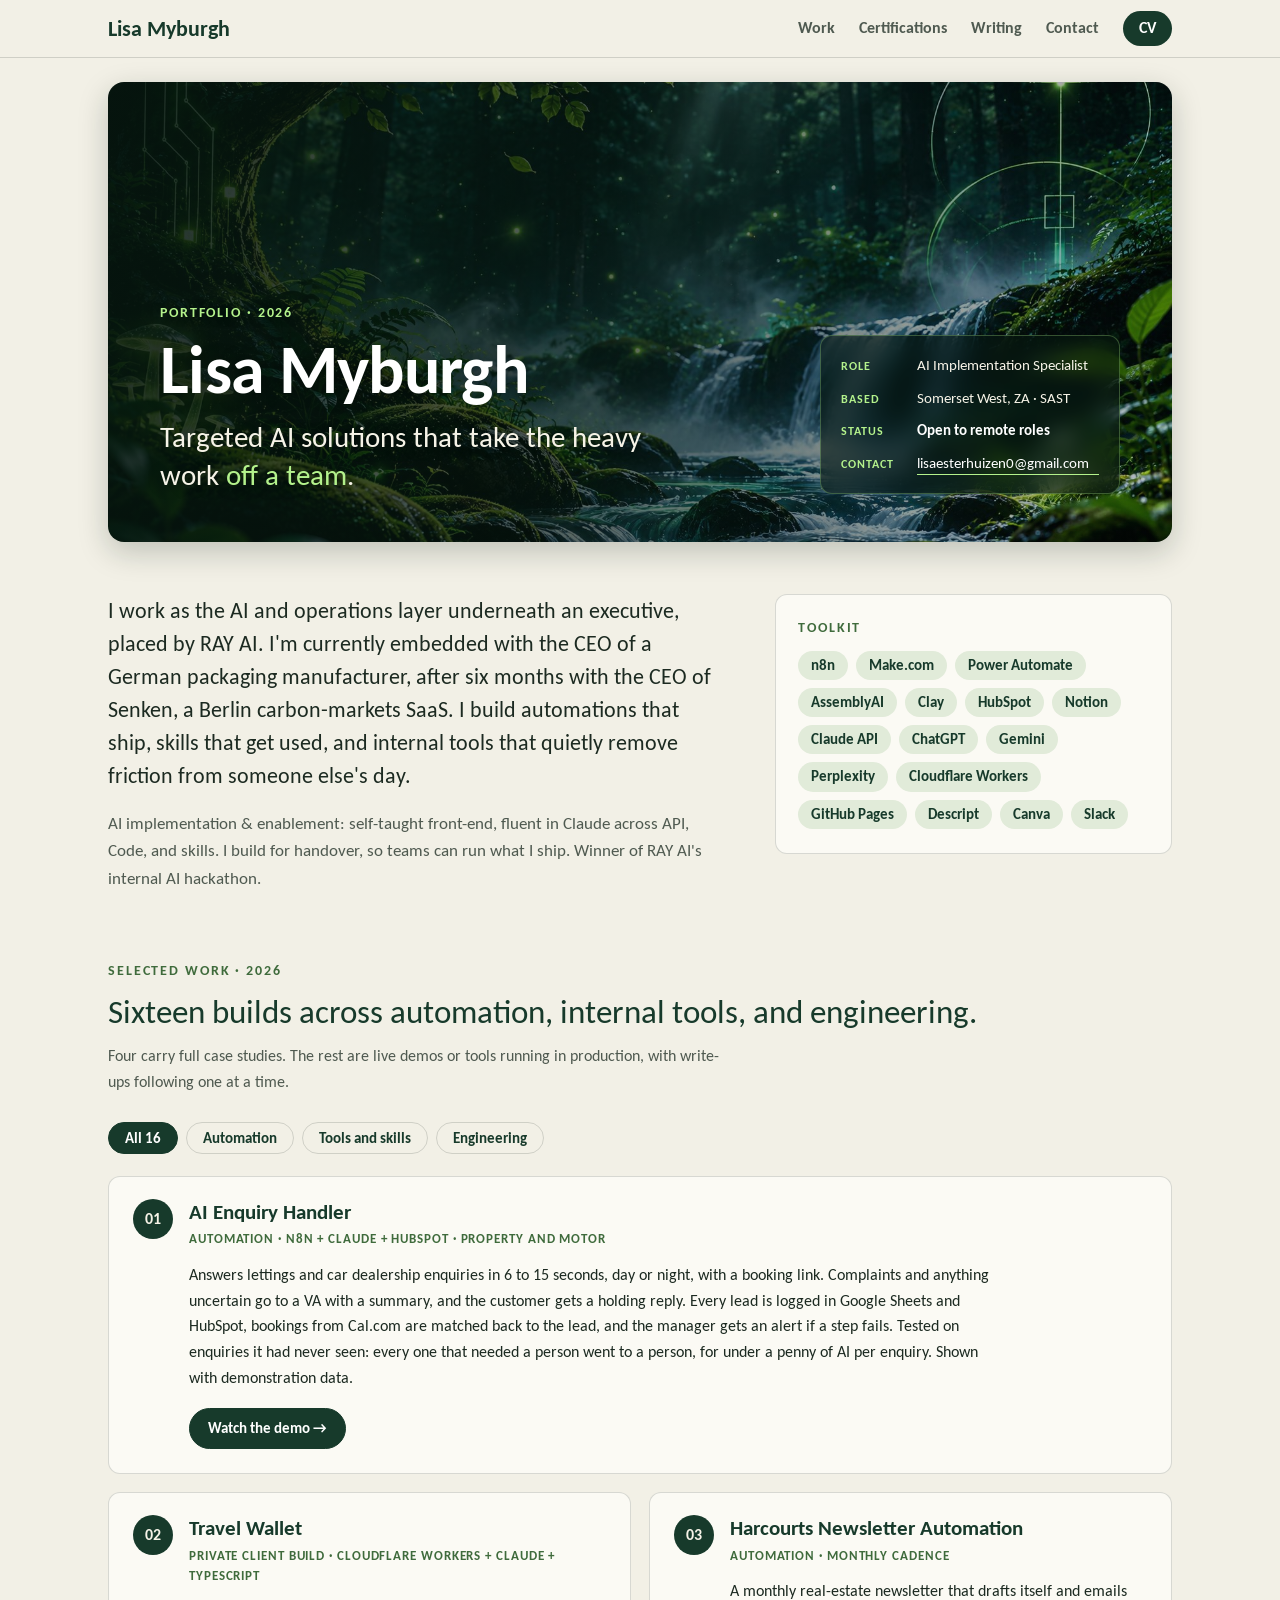
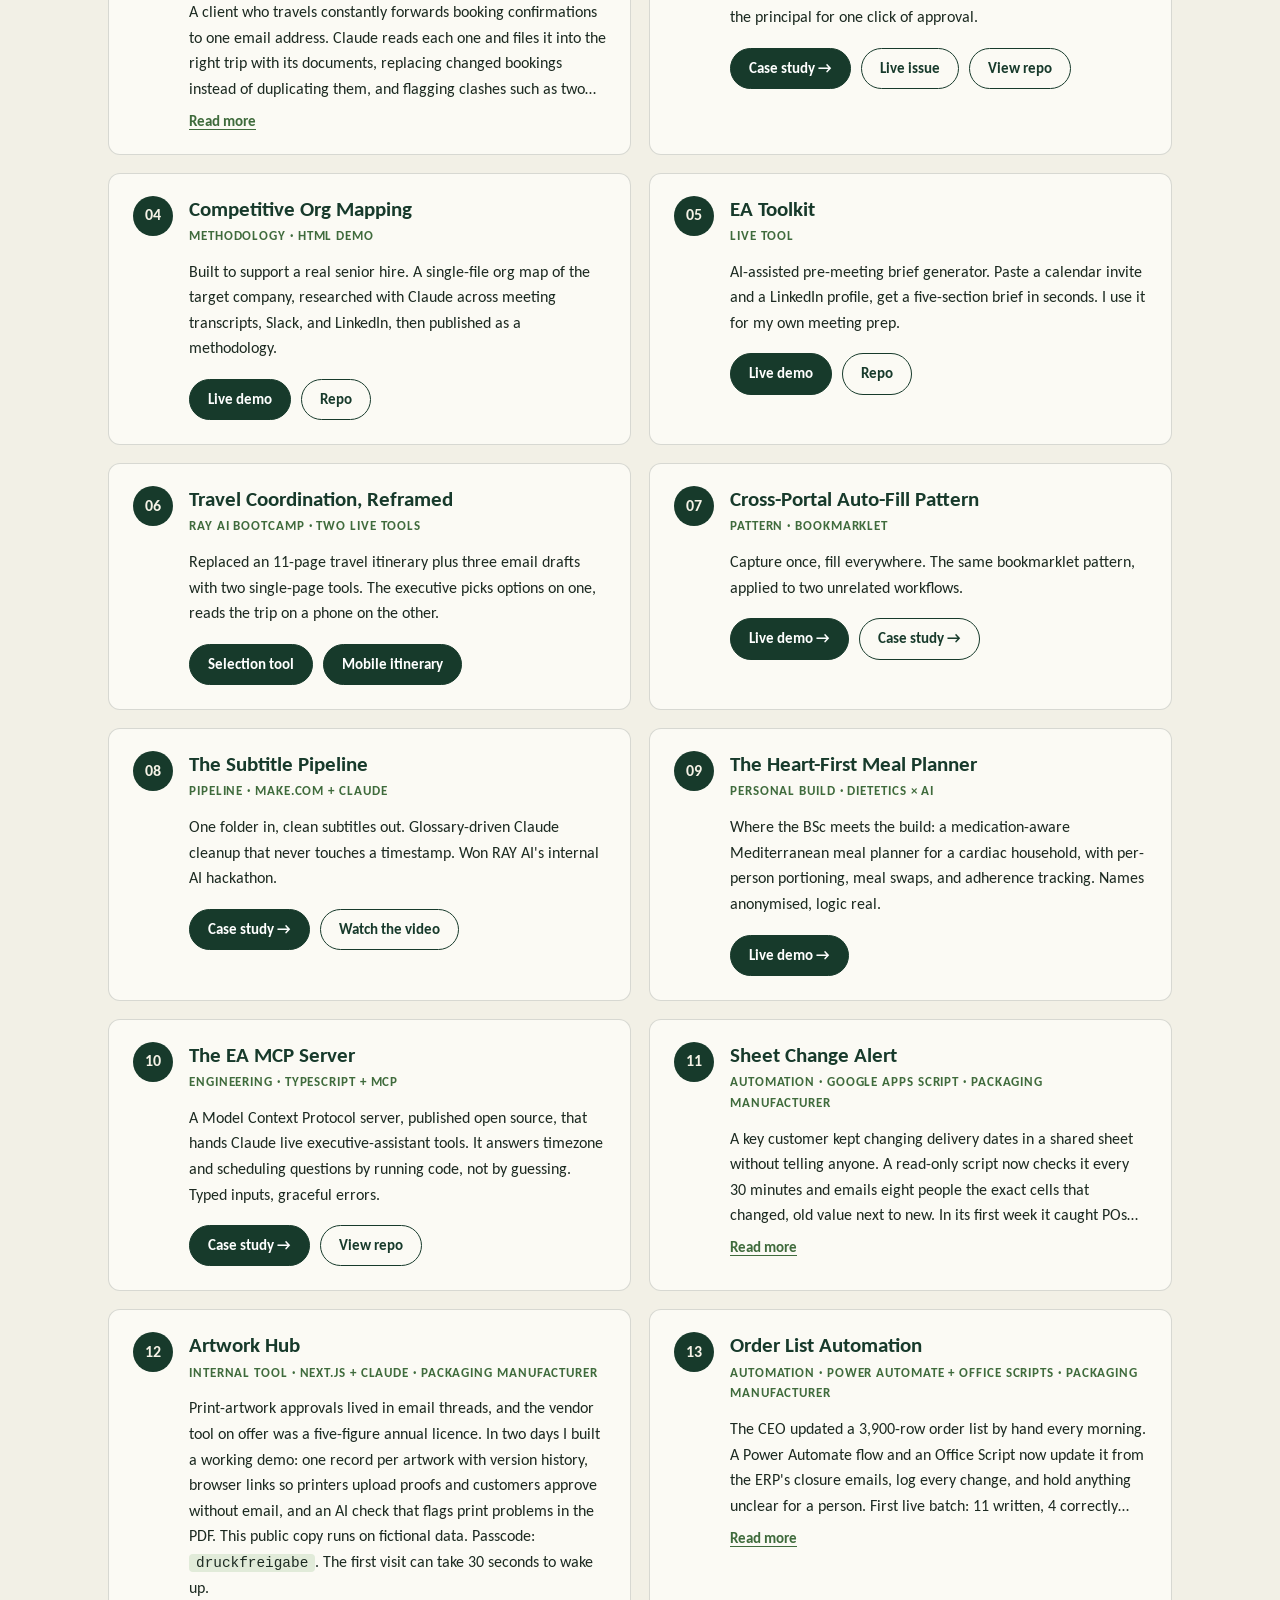
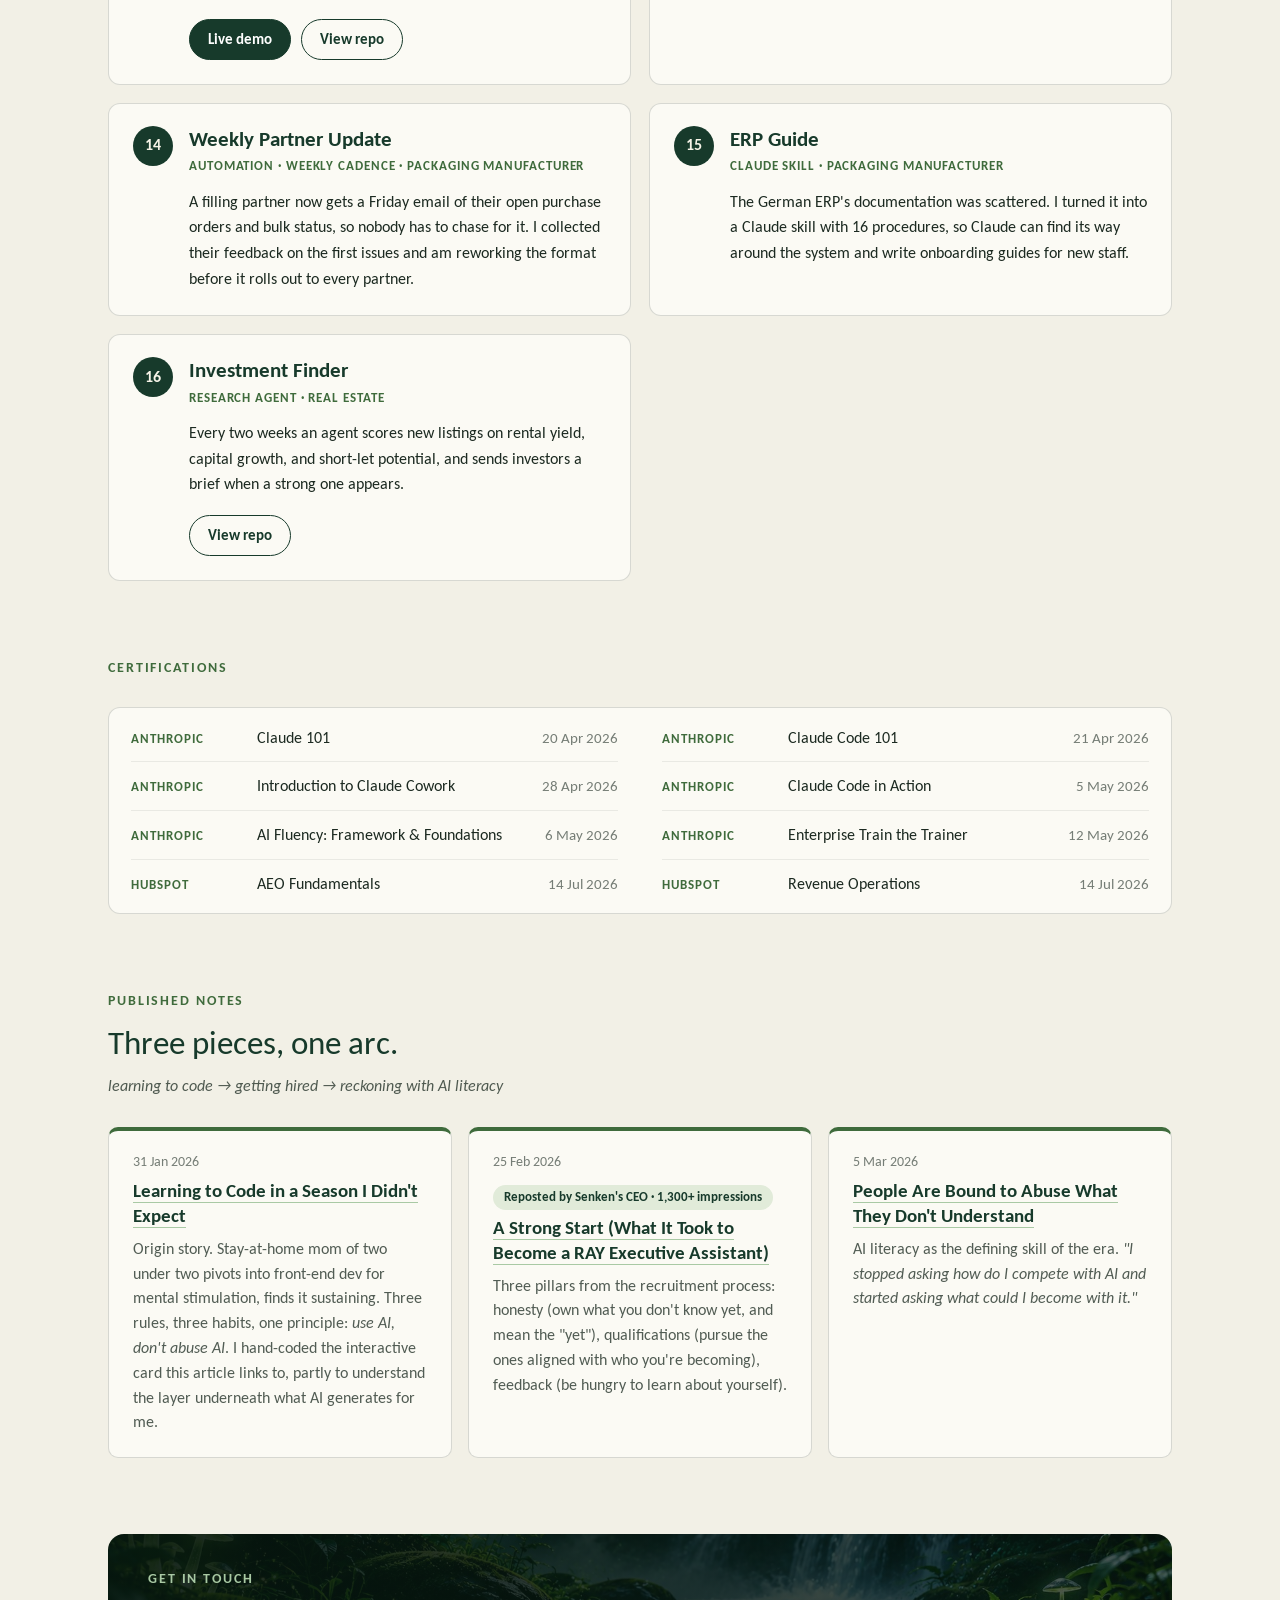
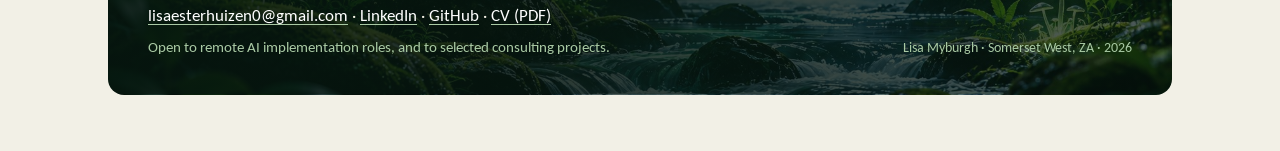
==== commit e47db0fa: "Bigger name in the hero; forest restyle of the MCP case study Co-Authored-By: Claude Fable 5.2 <nore" ====
--- a/index.html
+++ b/index.html
@@ -11,7 +11,7 @@
 <link rel="preconnect" href="https://fonts.googleapis.com" />
 <link rel="preconnect" href="https://fonts.gstatic.com" crossorigin />
 <link href="https://fonts.googleapis.com/css2?family=Carlito:ital,wght@0,400;0,700;1,400&display=swap" rel="stylesheet" />
-<link rel="stylesheet" href="style.css?v=7" />
+<link rel="stylesheet" href="style.css?v=8" />
 </head>
 <body>
 <nav class="site-nav">
@@ -30,7 +30,8 @@
 
   <header class="masthead">
     <div class="masthead-left">
-      <p class="eyebrow"><span class="dot"></span>Lisa Myburgh · Portfolio · 2026</p>
+      <p class="eyebrow"><span class="dot"></span>Portfolio · 2026</p>
+      <p class="hero-name">Lisa Myburgh</p>
       <h1>Targeted AI solutions that take the heavy work <em>off a team</em>.</h1>
     </div>
     <aside class="meta-block">
--- a/style.css
+++ b/style.css
@@ -497,3 +497,22 @@
   .nav-name { display: none; }
   .site-nav-inner { justify-content: center; }
 }
+
+/* ---------- hero: name first, tagline second ---------- */
+.nav-name { font-size: 22px; }
+.hero-name {
+  font-size: clamp(44px, 7vw, 68px);
+  font-weight: 700;
+  line-height: 1.02;
+  letter-spacing: -0.01em;
+  color: #FFFFFF;
+  text-shadow: 0 2px 16px rgba(0, 0, 0, 0.5);
+  margin-bottom: 14px;
+}
+.masthead h1 {
+  font-size: clamp(22px, 2.8vw, 29px);
+  line-height: 1.3;
+  letter-spacing: 0;
+  color: var(--cream);
+  max-width: 520px;
+}
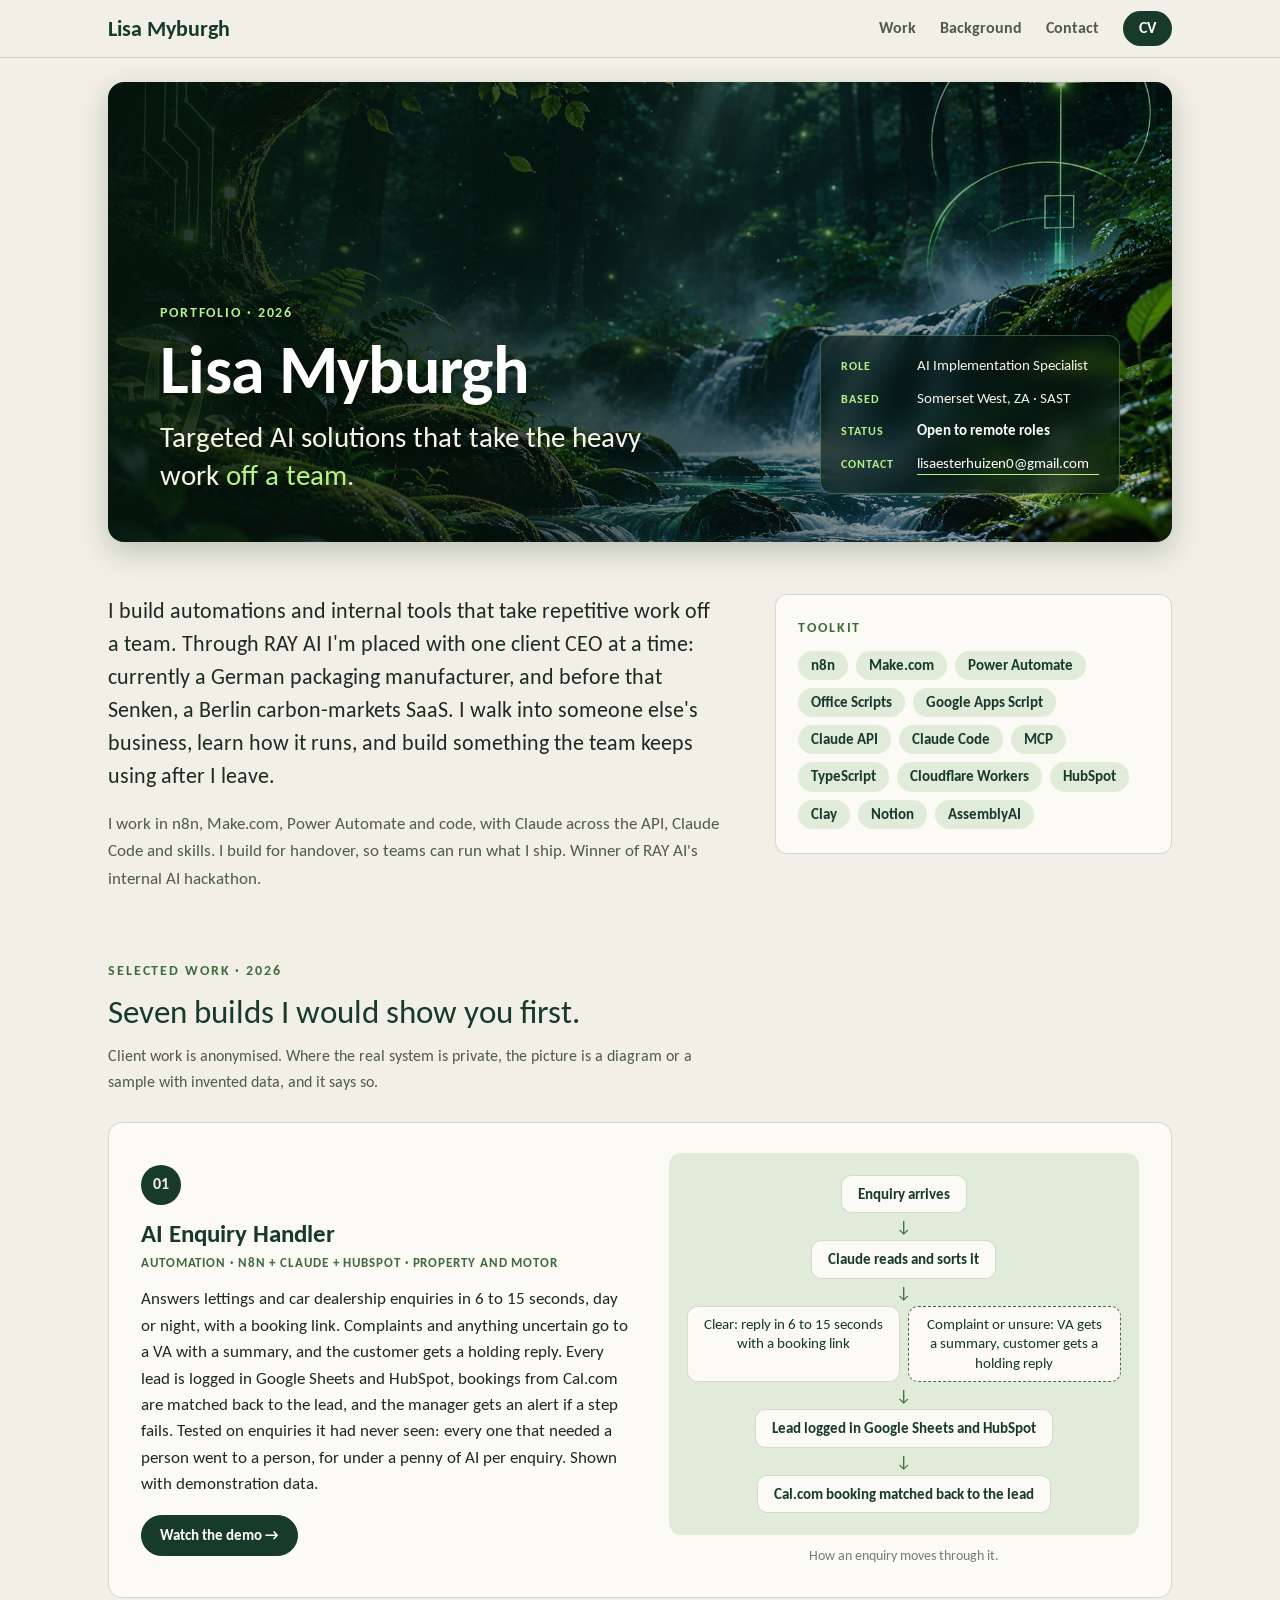
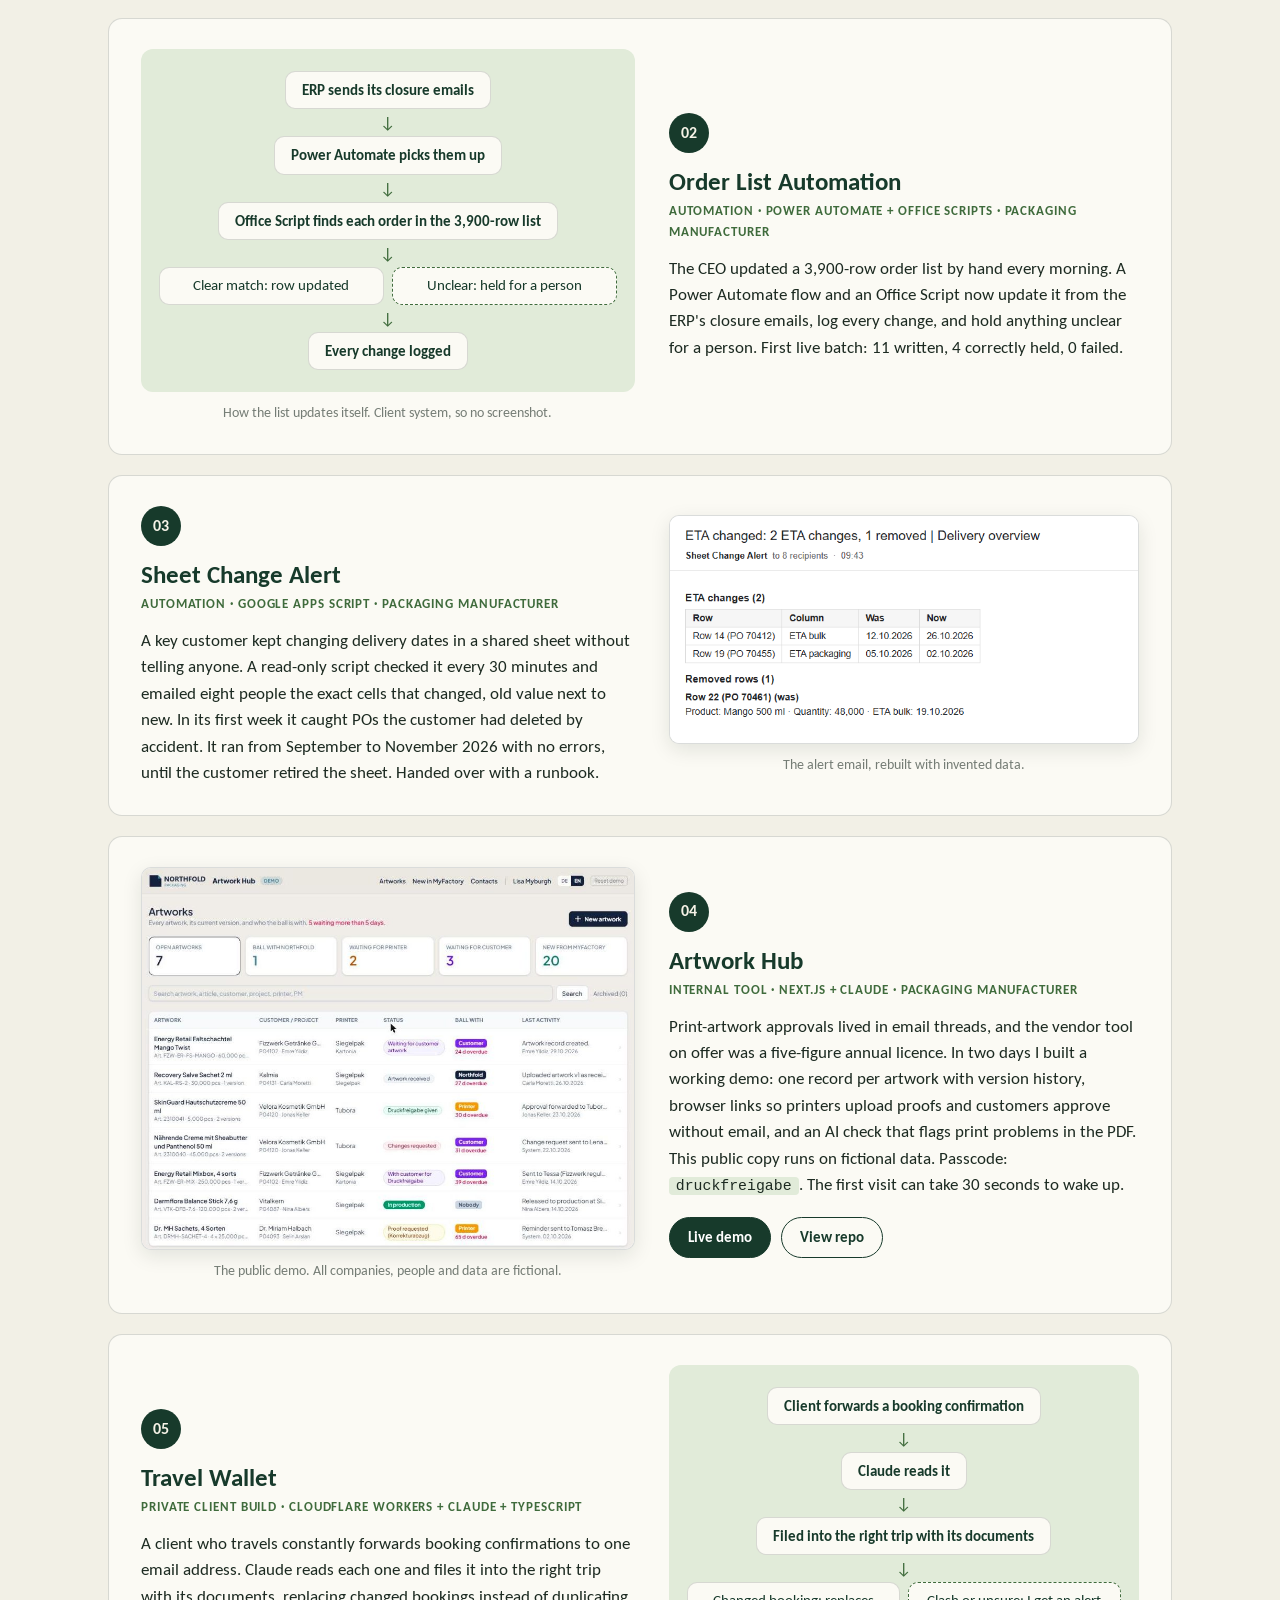
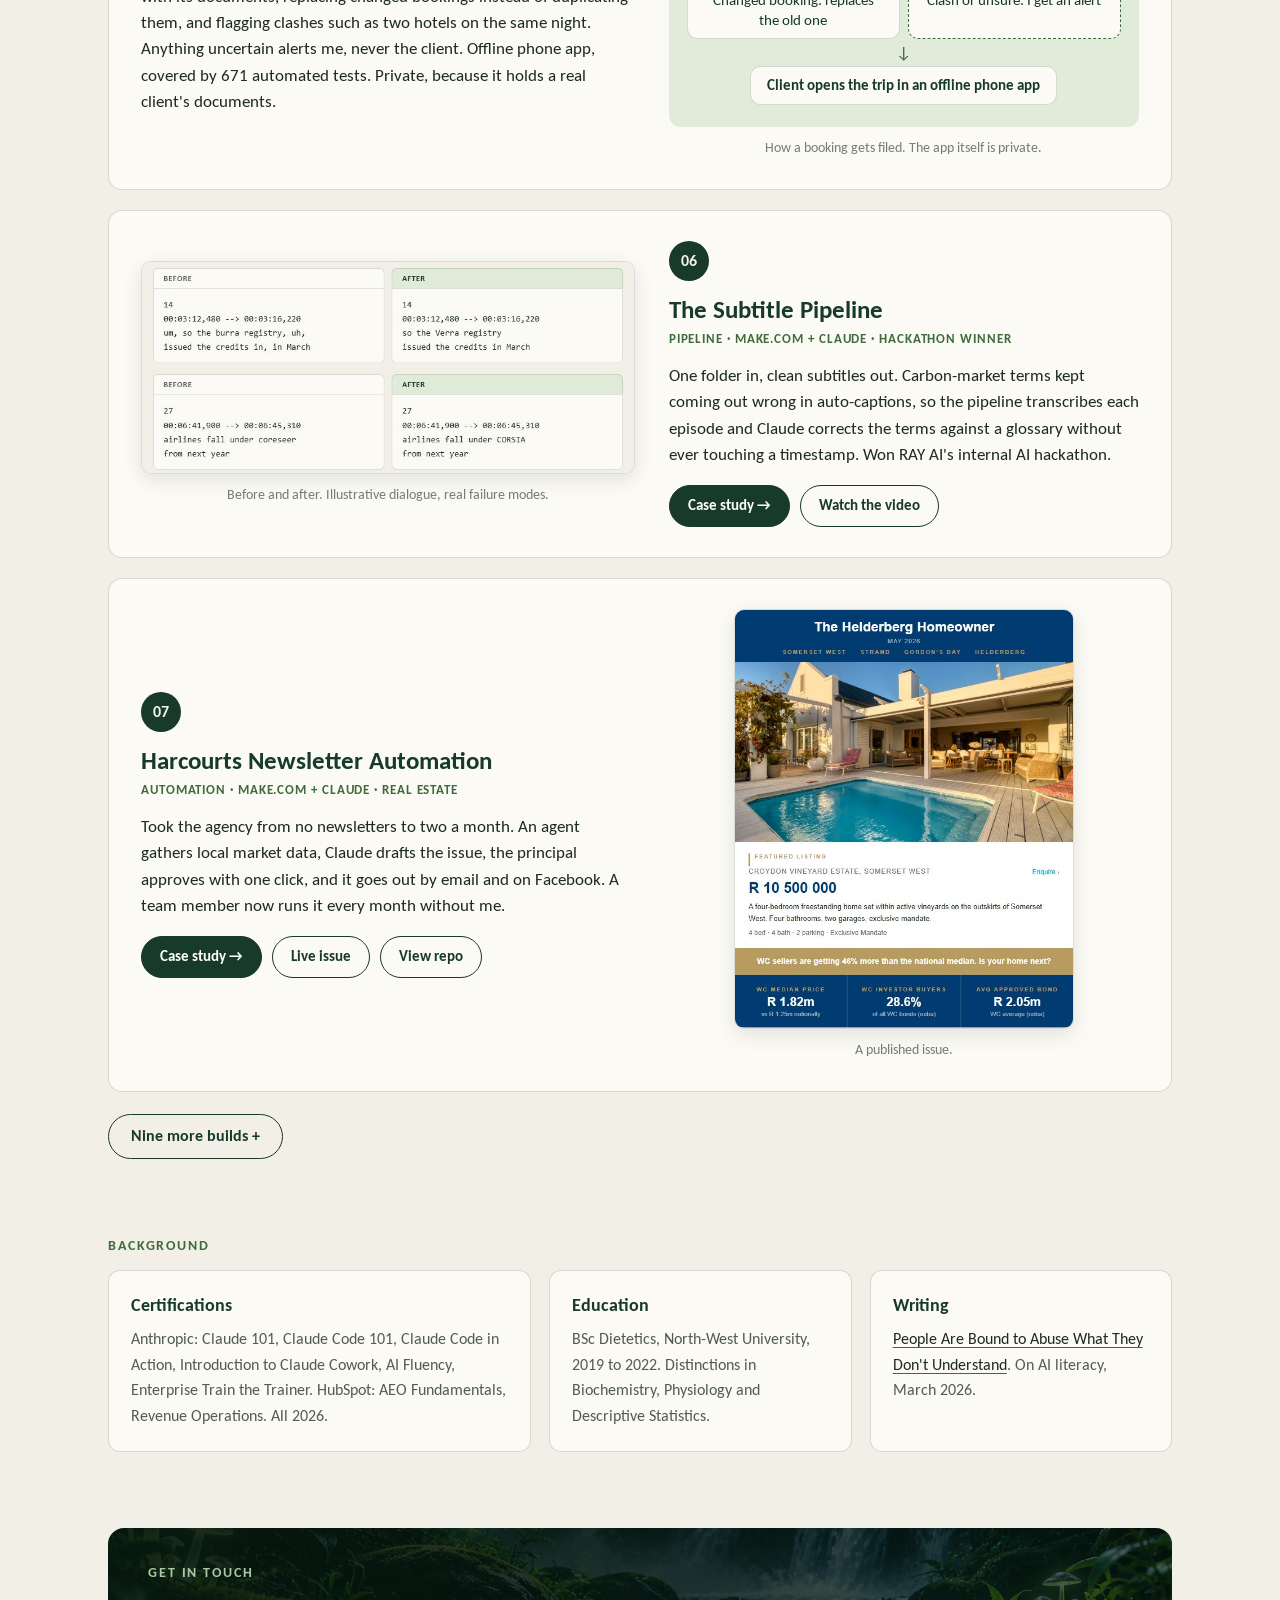
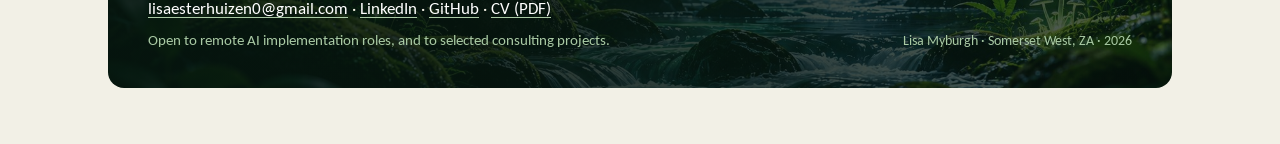
==== commit 053847c3: "Seven featured builds with visuals, rest behind More; compact background; clearer intro Co-Authored-" ====
--- a/index.html
+++ b/index.html
@@ -11,7 +11,7 @@
 <link rel="preconnect" href="https://fonts.googleapis.com" />
 <link rel="preconnect" href="https://fonts.gstatic.com" crossorigin />
 <link href="https://fonts.googleapis.com/css2?family=Carlito:ital,wght@0,400;0,700;1,400&display=swap" rel="stylesheet" />
-<link rel="stylesheet" href="style.css?v=8" />
+<link rel="stylesheet" href="style.css?v=9" />
 </head>
 <body>
 <nav class="site-nav">
@@ -19,8 +19,7 @@
     <a class="nav-name" href="#top">Lisa Myburgh</a>
     <div class="nav-links">
       <a href="#work">Work</a>
-      <a href="#credentials">Certifications</a>
-      <a href="#writing">Writing</a>
+      <a href="#background">Background</a>
       <a href="#contact">Contact</a>
       <a class="nav-cv" href="Lisa_Myburgh_CV.pdf" target="_blank" rel="noopener">CV</a>
     </div>
@@ -42,41 +41,39 @@
     </aside>
   </header>
 
+  <!-- QUOTE SLOT: uncomment once a real quote is approved by the person quoted.
+  <figure class="quote">
+    <blockquote>QUOTE TEXT</blockquote>
+    <figcaption>NAME, ROLE, COMPANY</figcaption>
+  </figure>
+  -->
+
   <section class="intro">
     <div class="intro-text">
     <p class="lede">
-      I work as the AI and operations layer underneath an executive, placed by RAY AI. I'm currently embedded with the CEO of a German packaging manufacturer, after six months with the CEO of Senken, a Berlin carbon-markets SaaS. I build automations that ship, skills that get used, and internal tools that quietly remove friction from someone else's day.
+      I build automations and internal tools that take repetitive work off a team. Through RAY AI I'm placed with one client CEO at a time: currently a German packaging manufacturer, and before that Senken, a Berlin carbon-markets SaaS. I walk into someone else's business, learn how it runs, and build something the team keeps using after I leave.
     </p>
     <p class="lede-sub">
-      AI implementation &amp; enablement: self-taught front-end, fluent in Claude across API, Code, and skills. I build for handover, so teams can run what I ship. Winner of RAY AI's internal AI hackathon.
+      I work in n8n, Make.com, Power Automate and code, with Claude across the API, Claude Code and skills. I build for handover, so teams can run what I ship. Winner of RAY AI's internal AI hackathon.
     </p>
     </div>
     <aside class="toolkit">
       <p class="eyebrow">Toolkit</p>
-    <p class="tool-stack"><span>n8n</span><span>Make.com</span><span>Power Automate</span><span>AssemblyAI</span><span>Clay</span><span>HubSpot</span><span>Notion</span><span>Claude API</span><span>ChatGPT</span><span>Gemini</span><span>Perplexity</span><span>Cloudflare Workers</span><span>GitHub Pages</span><span>Descript</span><span>Canva</span><span>Slack</span></p>
+    <p class="tool-stack"><span>n8n</span><span>Make.com</span><span>Power Automate</span><span>Office Scripts</span><span>Google Apps Script</span><span>Claude API</span><span>Claude Code</span><span>MCP</span><span>TypeScript</span><span>Cloudflare Workers</span><span>HubSpot</span><span>Clay</span><span>Notion</span><span>AssemblyAI</span></p>
     </aside>
   </section>
 
   <section class="section" id="work">
     <header class="section-head">
       <p class="eyebrow"><span class="dot"></span>Selected work · 2026</p>
-      <h2>Sixteen builds across <em>automation, internal tools, and engineering</em>.</h2>
-      <p class="section-note">Four carry full case studies. The rest are live demos or tools running in production, with write-ups following one at a time.</p>
+      <h2>Seven builds I would show you first.</h2>
+      <p class="section-note">Client work is anonymised. Where the real system is private, the picture is a diagram or a sample with invented data, and it says so.</p>
     </header>
 
-    <div class="filters" role="group" aria-label="Filter projects">
-      <button class="filter active" data-filter="all">All 16</button>
-      <button class="filter" data-filter="auto">Automation</button>
-      <button class="filter" data-filter="tools">Tools and skills</button>
-      <button class="filter" data-filter="eng">Engineering</button>
-    </div>
-
-    <ol class="projects">
-
-      <!-- 01 AI ENQUIRY HANDLER: video -->
-      <li class="project hero" data-cat="auto">
-        <div class="project-num">01</div>
-        <div class="project-body">
+    <ol class="features">
+      <li class="feature">
+        <div class="feature-text">
+          <div class="project-num">01</div>
           <h3>AI Enquiry Handler</h3>
           <p class="project-tag">Automation · n8n + Claude + HubSpot · Property and motor</p>
           <p class="project-desc">
@@ -86,28 +83,135 @@
             <a class="btn btn-primary" href="https://www.loom.com/share/7a8b907b3aef4948b78c207695dac8fc" target="_blank" rel="noopener">Watch the demo →</a>
           </div>
         </div>
-      </li>
-
-      <!-- 02 TRAVEL WALLET: private client build, no links -->
-      <li class="project" data-cat="eng">
-        <div class="project-num">02</div>
-        <div class="project-body">
+        <figure class="feature-visual">
+            <div class="flow">
+              <span class="flow-step">Enquiry arrives</span>
+              <span class="flow-arrow" aria-hidden="true">&darr;</span>
+              <span class="flow-step">Claude reads and sorts it</span>
+              <span class="flow-arrow" aria-hidden="true">&darr;</span>
+              <div class="flow-split"><span class="flow-step">Clear: reply in 6 to 15 seconds with a booking link</span><span class="flow-step flow-alt">Complaint or unsure: VA gets a summary, customer gets a holding reply</span></div>
+              <span class="flow-arrow" aria-hidden="true">&darr;</span>
+              <span class="flow-step">Lead logged in Google Sheets and HubSpot</span>
+              <span class="flow-arrow" aria-hidden="true">&darr;</span>
+              <span class="flow-step">Cal.com booking matched back to the lead</span>
+            </div>
+          <figcaption>How an enquiry moves through it.</figcaption>
+        </figure>
+      </li>
+
+      <li class="feature">
+        <div class="feature-text">
+          <div class="project-num">02</div>
+          <h3>Order List Automation</h3>
+          <p class="project-tag">Automation · Power Automate + Office Scripts · Packaging manufacturer</p>
+          <p class="project-desc">
+            The CEO updated a 3,900-row order list by hand every morning. A Power Automate flow and an Office Script now update it from the ERP's closure emails, log every change, and hold anything unclear for a person. First live batch: 11 written, 4 correctly held, 0 failed.
+          </p>
+          
+        </div>
+        <figure class="feature-visual">
+            <div class="flow">
+              <span class="flow-step">ERP sends its closure emails</span>
+              <span class="flow-arrow" aria-hidden="true">&darr;</span>
+              <span class="flow-step">Power Automate picks them up</span>
+              <span class="flow-arrow" aria-hidden="true">&darr;</span>
+              <span class="flow-step">Office Script finds each order in the 3,900-row list</span>
+              <span class="flow-arrow" aria-hidden="true">&darr;</span>
+              <div class="flow-split"><span class="flow-step">Clear match: row updated</span><span class="flow-step flow-alt">Unclear: held for a person</span></div>
+              <span class="flow-arrow" aria-hidden="true">&darr;</span>
+              <span class="flow-step">Every change logged</span>
+            </div>
+          <figcaption>How the list updates itself. Client system, so no screenshot.</figcaption>
+        </figure>
+      </li>
+
+      <li class="feature">
+        <div class="feature-text">
+          <div class="project-num">03</div>
+          <h3>Sheet Change Alert</h3>
+          <p class="project-tag">Automation · Google Apps Script · Packaging manufacturer</p>
+          <p class="project-desc">
+            A key customer kept changing delivery dates in a shared sheet without telling anyone. A read-only script checked it every 30 minutes and emailed eight people the exact cells that changed, old value next to new. In its first week it caught POs the customer had deleted by accident. It ran from September to November 2026 with no errors, until the customer retired the sheet. Handed over with a runbook.
+          </p>
+          
+        </div>
+        <figure class="feature-visual">
+            <img src="img/change-alert.png" alt="Sample change alert email listing two changed delivery dates and one removed row" width="680" height="330" loading="lazy" />
+          <figcaption>The alert email, rebuilt with invented data.</figcaption>
+        </figure>
+      </li>
+
+      <li class="feature">
+        <div class="feature-text">
+          <div class="project-num">04</div>
+          <h3>Artwork Hub</h3>
+          <p class="project-tag">Internal tool · Next.js + Claude · Packaging manufacturer</p>
+          <p class="project-desc">
+            Print-artwork approvals lived in email threads, and the vendor tool on offer was a five-figure annual licence. In two days I built a working demo: one record per artwork with version history, browser links so printers upload proofs and customers approve without email, and an AI check that flags print problems in the PDF. This public copy runs on fictional data. Passcode: <code>druckfreigabe</code>. The first visit can take 30 seconds to wake up.
+          </p>
+          <div class="project-actions">
+            <a class="btn btn-primary" href="https://artwork-hub-demo.onrender.com" target="_blank" rel="noopener">Live demo</a>
+            <a class="btn btn-secondary" href="https://github.com/lisaesterhuizen0-wq/artwork-hub-demo" target="_blank" rel="noopener">View repo</a>
+          </div>
+        </div>
+        <figure class="feature-visual">
+            <img src="img/artwork-hub.jpg" alt="Artwork Hub overview listing open artworks, their status and who each one is waiting on" width="940" height="728" loading="lazy" />
+          <figcaption>The public demo. All companies, people and data are fictional.</figcaption>
+        </figure>
+      </li>
+
+      <li class="feature">
+        <div class="feature-text">
+          <div class="project-num">05</div>
           <h3>Travel Wallet</h3>
           <p class="project-tag">Private client build · Cloudflare Workers + Claude + TypeScript</p>
           <p class="project-desc">
             A client who travels constantly forwards booking confirmations to one email address. Claude reads each one and files it into the right trip with its documents, replacing changed bookings instead of duplicating them, and flagging clashes such as two hotels on the same night. Anything uncertain alerts me, never the client. Offline phone app, covered by 671 automated tests. Private, because it holds a real client's documents.
           </p>
-        </div>
-      </li>
-
-      <!-- 03 HARCOURTS -->
-      <li class="project" data-cat="auto">
-        <div class="project-num">03</div>
-        <div class="project-body">
+          
+        </div>
+        <figure class="feature-visual">
+            <div class="flow">
+              <span class="flow-step">Client forwards a booking confirmation</span>
+              <span class="flow-arrow" aria-hidden="true">&darr;</span>
+              <span class="flow-step">Claude reads it</span>
+              <span class="flow-arrow" aria-hidden="true">&darr;</span>
+              <span class="flow-step">Filed into the right trip with its documents</span>
+              <span class="flow-arrow" aria-hidden="true">&darr;</span>
+              <div class="flow-split"><span class="flow-step">Changed booking: replaces the old one</span><span class="flow-step flow-alt">Clash or unsure: I get an alert</span></div>
+              <span class="flow-arrow" aria-hidden="true">&darr;</span>
+              <span class="flow-step">Client opens the trip in an offline phone app</span>
+            </div>
+          <figcaption>How a booking gets filed. The app itself is private.</figcaption>
+        </figure>
+      </li>
+
+      <li class="feature">
+        <div class="feature-text">
+          <div class="project-num">06</div>
+          <h3>The Subtitle Pipeline</h3>
+          <p class="project-tag">Pipeline · Make.com + Claude · Hackathon winner</p>
+          <p class="project-desc">
+            One folder in, clean subtitles out. Carbon-market terms kept coming out wrong in auto-captions, so the pipeline transcribes each episode and Claude corrects the terms against a glossary without ever touching a timestamp. Won RAY AI's internal AI hackathon.
+          </p>
+          <div class="project-actions">
+            <a class="btn btn-primary" href="https://lisaesterhuizen0-wq.github.io/cwn-srt-pipeline/" target="_blank" rel="noopener">Case study →</a>
+            <a class="btn btn-secondary" href="https://www.loom.com/share/4c2c78e37e024bca94110539545ccbd5" target="_blank" rel="noopener">Watch the video</a>
+          </div>
+        </div>
+        <figure class="feature-visual">
+            <img src="img/subtitles.jpg" alt="Subtitle blocks before and after cleanup, with filler words removed and carbon-market terms corrected" width="800" height="344" loading="lazy" />
+          <figcaption>Before and after. Illustrative dialogue, real failure modes.</figcaption>
+        </figure>
+      </li>
+
+      <li class="feature feature-tall">
+        <div class="feature-text">
+          <div class="project-num">07</div>
           <h3>Harcourts Newsletter Automation</h3>
-          <p class="project-tag">Automation · Monthly cadence</p>
-          <p class="project-desc">
-            A monthly real-estate newsletter that drafts itself and emails the principal for one click of approval.
+          <p class="project-tag">Automation · Make.com + Claude · Real estate</p>
+          <p class="project-desc">
+            Took the agency from no newsletters to two a month. An agent gathers local market data, Claude drafts the issue, the principal approves with one click, and it goes out by email and on Facebook. A team member now runs it every month without me.
           </p>
           <div class="project-actions">
             <a class="btn btn-primary" href="https://lisaesterhuizen0-wq.github.io/harcourts-newsletter/case-study/" target="_blank" rel="noopener">Case study →</a>
@@ -115,11 +219,69 @@
             <a class="btn btn-secondary" href="https://github.com/lisaesterhuizen0-wq/harcourts-newsletter" target="_blank" rel="noopener">View repo</a>
           </div>
         </div>
-      </li>
-
-      <!-- 02 COMPETITIVE ORG MAP: live -->
-      <li class="project" data-cat="tools">
-        <div class="project-num">04</div>
+        <figure class="feature-visual">
+            <img src="img/newsletter.jpg" alt="The top of a published newsletter issue with a featured listing and local market figures" width="600" height="742" loading="lazy" />
+          <figcaption>A published issue.</figcaption>
+        </figure>
+      </li>
+    </ol>
+
+    <details class="more">
+      <summary>Nine more builds</summary>
+      <ol class="projects">
+      <li class="project">
+        <div class="project-num">08</div>
+        <div class="project-body">
+          <h3>Weekly Partner Update</h3>
+          <p class="project-tag">Automation · Weekly cadence · Packaging manufacturer</p>
+          <p class="project-desc">
+            A filling partner now gets a Friday email of their open purchase orders and bulk status, so nobody has to chase for it. I collected their feedback on the first issues and am reworking the format before it rolls out to every partner.
+          </p>
+        </div>
+      </li>
+
+      <li class="project">
+        <div class="project-num">09</div>
+        <div class="project-body">
+          <h3>ERP Guide</h3>
+          <p class="project-tag">Claude skill · Packaging manufacturer</p>
+          <p class="project-desc">
+            The German ERP's documentation was scattered. I turned it into a Claude skill with 16 procedures, so Claude can find its way around the system and write onboarding guides for new staff.
+          </p>
+        </div>
+      </li>
+
+      <li class="project">
+        <div class="project-num">10</div>
+        <div class="project-body">
+          <h3>The EA MCP Server</h3>
+          <p class="project-tag">Engineering · TypeScript + MCP</p>
+          <p class="project-desc">
+            A Model Context Protocol server, published open source, that hands Claude live executive-assistant tools. It answers timezone and scheduling questions by running code, not by guessing. Typed inputs, graceful errors.
+          </p>
+          <div class="project-actions">
+            <a class="btn btn-primary" href="https://lisaesterhuizen0-wq.github.io/mcp-server/" target="_blank" rel="noopener">Case study →</a>
+            <a class="btn btn-secondary" href="https://github.com/lisaesterhuizen0-wq/ea-mcp-server" target="_blank" rel="noopener">View repo</a>
+          </div>
+        </div>
+      </li>
+
+      <li class="project">
+        <div class="project-num">11</div>
+        <div class="project-body">
+          <h3>Investment Finder</h3>
+          <p class="project-tag">Research agent · Real estate</p>
+          <p class="project-desc">
+            Every two weeks an agent scores new listings on rental yield, capital growth, and short-let potential, and sends investors a brief when a strong one appears.
+          </p>
+          <div class="project-actions">
+            <a class="btn btn-secondary" href="https://github.com/lisaesterhuizen0-wq/harcourts-investor-brief" target="_blank" rel="noopener">View repo</a>
+          </div>
+        </div>
+      </li>
+
+      <li class="project">
+        <div class="project-num">12</div>
         <div class="project-body">
           <h3>Competitive Org Mapping</h3>
           <p class="project-tag">Methodology · HTML demo</p>
@@ -133,9 +295,8 @@
         </div>
       </li>
 
-      <!-- 03 EA TOOLKIT: live -->
-      <li class="project" data-cat="tools">
-        <div class="project-num">05</div>
+      <li class="project">
+        <div class="project-num">13</div>
         <div class="project-body">
           <h3>EA Toolkit</h3>
           <p class="project-tag">Live tool</p>
@@ -149,9 +310,37 @@
         </div>
       </li>
 
-      <!-- 04 TRAVEL: live demos -->
-      <li class="project" data-cat="tools">
-        <div class="project-num">06</div>
+      <li class="project">
+        <div class="project-num">14</div>
+        <div class="project-body">
+          <h3>Cross-Portal Auto-Fill Pattern</h3>
+          <p class="project-tag">Pattern · Bookmarklet</p>
+          <p class="project-desc">
+            Capture once, fill everywhere. The same bookmarklet pattern, applied to two unrelated workflows.
+          </p>
+          <div class="project-actions">
+            <a class="btn btn-primary" href="https://lisaesterhuizen0-wq.github.io/cross-portal-autofill-demo/" target="_blank" rel="noopener">Live demo →</a>
+            <a class="btn btn-secondary" href="https://lisaesterhuizen0-wq.github.io/cross-portal-autofill-demo/case-study/" target="_blank" rel="noopener">Case study →</a>
+          </div>
+        </div>
+      </li>
+
+      <li class="project">
+        <div class="project-num">15</div>
+        <div class="project-body">
+          <h3>The Heart-First Meal Planner</h3>
+          <p class="project-tag">Personal build · Dietetics × AI</p>
+          <p class="project-desc">
+            Where the BSc meets the build: a medication-aware Mediterranean meal planner for a cardiac household, with per-person portioning, meal swaps, and adherence tracking. Names anonymised, logic real.
+          </p>
+          <div class="project-actions">
+            <a class="btn btn-primary" href="https://lisaesterhuizen0-wq.github.io/heart-meal-planner/" target="_blank" rel="noopener">Live demo →</a>
+          </div>
+        </div>
+      </li>
+
+      <li class="project">
+        <div class="project-num">16</div>
         <div class="project-body">
           <h3>Travel Coordination, Reframed</h3>
           <p class="project-tag">RAY AI bootcamp · Two live tools</p>
@@ -164,236 +353,28 @@
           </div>
         </div>
       </li>
-
-      <!-- 05 CROSS-PORTAL: live -->
-      <li class="project" data-cat="tools">
-        <div class="project-num">07</div>
-        <div class="project-body">
-          <h3>Cross-Portal Auto-Fill Pattern</h3>
-          <p class="project-tag">Pattern · Bookmarklet</p>
-          <p class="project-desc">
-            Capture once, fill everywhere. The same bookmarklet pattern, applied to two unrelated workflows.
-          </p>
-          <div class="project-actions">
-            <a class="btn btn-primary" href="https://lisaesterhuizen0-wq.github.io/cross-portal-autofill-demo/" target="_blank" rel="noopener">Live demo →</a>
-            <a class="btn btn-secondary" href="https://lisaesterhuizen0-wq.github.io/cross-portal-autofill-demo/case-study/" target="_blank" rel="noopener">Case study →</a>
-          </div>
-        </div>
-      </li>
-
-      <!-- 06 CWN SRT PIPELINE: live -->
-      <li class="project" data-cat="auto">
-        <div class="project-num">08</div>
-        <div class="project-body">
-          <h3>The Subtitle Pipeline</h3>
-          <p class="project-tag">Pipeline · Make.com + Claude</p>
-          <p class="project-desc">
-            One folder in, clean subtitles out. Glossary-driven Claude cleanup that never touches a timestamp. Won RAY AI's internal AI hackathon.
-          </p>
-          <div class="project-actions">
-            <a class="btn btn-primary" href="https://lisaesterhuizen0-wq.github.io/cwn-srt-pipeline/" target="_blank" rel="noopener">Case study →</a>
-            <a class="btn btn-secondary" href="https://www.loom.com/share/4c2c78e37e024bca94110539545ccbd5" target="_blank" rel="noopener">Watch the video</a>
-          </div>
-        </div>
-      </li>
-
-      <!-- 07 HEART-FIRST MEAL PLANNER: live -->
-      <li class="project" data-cat="tools">
-        <div class="project-num">09</div>
-        <div class="project-body">
-          <h3>The Heart-First Meal Planner</h3>
-          <p class="project-tag">Personal build · Dietetics × AI</p>
-          <p class="project-desc">
-            Where the BSc meets the build: a medication-aware Mediterranean meal planner for a cardiac household, with per-person portioning, meal swaps, and adherence tracking. Names anonymised, logic real.
-          </p>
-          <div class="project-actions">
-            <a class="btn btn-primary" href="https://lisaesterhuizen0-wq.github.io/heart-meal-planner/" target="_blank" rel="noopener">Live demo →</a>
-          </div>
-        </div>
-      </li>
-
-      <!-- 08 EA MCP SERVER: live -->
-      <li class="project" data-cat="eng">
-        <div class="project-num">10</div>
-        <div class="project-body">
-          <h3>The EA MCP Server</h3>
-          <p class="project-tag">Engineering · TypeScript + MCP</p>
-          <p class="project-desc">
-            A Model Context Protocol server, published open source, that hands Claude live executive-assistant tools. It answers timezone and scheduling questions by running code, not by guessing. Typed inputs, graceful errors.
-          </p>
-          <div class="project-actions">
-            <a class="btn btn-primary" href="https://lisaesterhuizen0-wq.github.io/mcp-server/" target="_blank" rel="noopener">Case study →</a>
-            <a class="btn btn-secondary" href="https://github.com/lisaesterhuizen0-wq/ea-mcp-server" target="_blank" rel="noopener">View repo</a>
-          </div>
-        </div>
-      </li>
-
-      <!-- 09 SHEET CHANGE ALERT: in production -->
-      <li class="project" data-cat="auto">
-        <div class="project-num">11</div>
-        <div class="project-body">
-          <h3>Sheet Change Alert</h3>
-          <p class="project-tag">Automation · Google Apps Script · Packaging manufacturer</p>
-          <p class="project-desc">
-            A key customer kept changing delivery dates in a shared sheet without telling anyone. A read-only script now checks it every 30 minutes and emails eight people the exact cells that changed, old value next to new. In its first week it caught POs the customer had deleted by accident. Running since September 2026 with a 0% error rate, handed over with a runbook.
-          </p>
-        </div>
-      </li>
-
-      <!-- 10 ARTWORK HUB: public demo, fictional data -->
-      <li class="project noclamp" data-cat="tools eng">
-        <div class="project-num">12</div>
-        <div class="project-body">
-          <h3>Artwork Hub</h3>
-          <p class="project-tag">Internal tool · Next.js + Claude · Packaging manufacturer</p>
-          <p class="project-desc">
-            Print-artwork approvals lived in email threads, and the vendor tool on offer was a five-figure annual licence. In two days I built a working demo: one record per artwork with version history, browser links so printers upload proofs and customers approve without email, and an AI check that flags print problems in the PDF. This public copy runs on fictional data. Passcode: <code>druckfreigabe</code>. The first visit can take 30 seconds to wake up.
-          </p>
-          <div class="project-actions">
-            <a class="btn btn-primary" href="https://artwork-hub-demo.onrender.com" target="_blank" rel="noopener">Live demo</a>
-            <a class="btn btn-secondary" href="https://github.com/lisaesterhuizen0-wq/artwork-hub-demo" target="_blank" rel="noopener">View repo</a>
-          </div>
-        </div>
-      </li>
-
-      <!-- 13 ORDER LIST: in production -->
-      <li class="project" data-cat="auto">
-        <div class="project-num">13</div>
-        <div class="project-body">
-          <h3>Order List Automation</h3>
-          <p class="project-tag">Automation · Power Automate + Office Scripts · Packaging manufacturer</p>
-          <p class="project-desc">
-            The CEO updated a 3,900-row order list by hand every morning. A Power Automate flow and an Office Script now update it from the ERP's closure emails, log every change, and hold anything unclear for a person. First live batch: 11 written, 4 correctly held, 0 failed.
-          </p>
-        </div>
-      </li>
-
-      <!-- 14 PARTNER UPDATE: in production -->
-      <li class="project" data-cat="auto">
-        <div class="project-num">14</div>
-        <div class="project-body">
-          <h3>Weekly Partner Update</h3>
-          <p class="project-tag">Automation · Weekly cadence · Packaging manufacturer</p>
-          <p class="project-desc">
-            A filling partner now gets a Friday email of their open purchase orders and bulk status, so nobody has to chase for it. I collected their feedback on the first issues and am reworking the format before it rolls out to every partner.
-          </p>
-        </div>
-      </li>
-
-      <!-- 15 ERP GUIDE: Claude skill -->
-      <li class="project" data-cat="tools">
-        <div class="project-num">15</div>
-        <div class="project-body">
-          <h3>ERP Guide</h3>
-          <p class="project-tag">Claude skill · Packaging manufacturer</p>
-          <p class="project-desc">
-            The German ERP's documentation was scattered. I turned it into a Claude skill with 16 procedures, so Claude can find its way around the system and write onboarding guides for new staff.
-          </p>
-        </div>
-      </li>
-
-      <!-- 16 INVESTMENT FINDER: Harcourts -->
-      <li class="project" data-cat="auto">
-        <div class="project-num">16</div>
-        <div class="project-body">
-          <h3>Investment Finder</h3>
-          <p class="project-tag">Research agent · Real estate</p>
-          <p class="project-desc">
-            Every two weeks an agent scores new listings on rental yield, capital growth, and short-let potential, and sends investors a brief when a strong one appears.
-          </p>
-          <div class="project-actions">
-            <a class="btn btn-secondary" href="https://github.com/lisaesterhuizen0-wq/harcourts-investor-brief" target="_blank" rel="noopener">View repo</a>
-          </div>
-        </div>
-      </li>
-
-    </ol>
+      </ol>
+    </details>
   </section>
 
-  <section class="section credentials" id="credentials">
+  <section class="section" id="background">
     <header class="section-head">
-      <p class="eyebrow"><span class="dot"></span>Certifications</p>
+      <p class="eyebrow"><span class="dot"></span>Background</p>
     </header>
-    <ul class="cert-list">
-      <li class="cert">
-        <span class="cert-issuer">Anthropic</span>
-        <span class="cert-name">Claude 101</span>
-        <span class="cert-date">20 Apr 2026</span>
-      </li>
-      <li class="cert">
-        <span class="cert-issuer">Anthropic</span>
-        <span class="cert-name">Claude Code 101</span>
-        <span class="cert-date">21 Apr 2026</span>
-      </li>
-      <li class="cert">
-        <span class="cert-issuer">Anthropic</span>
-        <span class="cert-name">Introduction to Claude Cowork</span>
-        <span class="cert-date">28 Apr 2026</span>
-      </li>
-      <li class="cert">
-        <span class="cert-issuer">Anthropic</span>
-        <span class="cert-name">Claude Code in Action</span>
-        <span class="cert-date">5 May 2026</span>
-      </li>
-      <li class="cert">
-        <span class="cert-issuer">Anthropic</span>
-        <span class="cert-name">AI Fluency: Framework &amp; Foundations</span>
-        <span class="cert-date">6 May 2026</span>
-      </li>
-      <li class="cert">
-        <span class="cert-issuer">Anthropic</span>
-        <span class="cert-name">Enterprise Train the Trainer</span>
-        <span class="cert-date">12 May 2026</span>
-      </li>
-      <li class="cert">
-        <span class="cert-issuer">HubSpot</span>
-        <span class="cert-name">AEO Fundamentals</span>
-        <span class="cert-date">14 Jul 2026</span>
-      </li>
-      <li class="cert">
-        <span class="cert-issuer">HubSpot</span>
-        <span class="cert-name">Revenue Operations</span>
-        <span class="cert-date">14 Jul 2026</span>
-      </li>
-    </ul>
-  </section>
-
-  <section class="section" id="writing">
-    <header class="section-head">
-      <p class="eyebrow"><span class="dot"></span>Published notes</p>
-      <h2>Three pieces, one arc.</h2>
-      <p class="section-subtitle"><em>learning to code → getting hired → reckoning with AI literacy</em></p>
-    </header>
-
-    <ol class="writing">
-      <li class="article">
-        <div class="article-meta">
-          <span class="article-date">31 Jan 2026</span>
-          <span class="article-num">01</span>
-        </div>
-        <h3><a href="https://www.linkedin.com/pulse/learning-code-season-i-didnt-expect-lisa-esterhuizen-px0ef" target="_blank" rel="noopener">Learning to Code in a Season I Didn't Expect</a></h3>
-        <p class="article-teaser">Origin story. Stay-at-home mom of two under two pivots into front-end dev for mental stimulation, finds it sustaining. Three rules, three habits, one principle: <em>use AI, don't abuse AI</em>. I hand-coded the interactive card this article links to, partly to understand the layer underneath what AI generates for me.</p>
-      </li>
-
-      <li class="article">
-        <div class="article-meta">
-          <span class="article-date">25 Feb 2026</span>
-          <span class="article-num">02</span>
-          <span class="article-flag">Reposted by Senken's CEO · 1,300+ impressions</span>
-        </div>
-        <h3><a href="https://www.linkedin.com/pulse/strong-start-lisa-myburgh-jlhdf" target="_blank" rel="noopener">A Strong Start (What It Took to Become a RAY Executive Assistant)</a></h3>
-        <p class="article-teaser">Three pillars from the recruitment process: honesty (own what you don't know yet, and mean the "yet"), qualifications (pursue the ones aligned with who you're becoming), feedback (be hungry to learn about yourself).</p>
-      </li>
-
-      <li class="article">
-        <div class="article-meta">
-          <span class="article-date">5 Mar 2026</span>
-          <span class="article-num">03</span>
-        </div>
-        <h3><a href="https://www.linkedin.com/pulse/people-bound-abuse-what-dont-understand-lisa-myburgh-4ikcf" target="_blank" rel="noopener">People Are Bound to Abuse What They Don't Understand</a></h3>
-        <p class="article-teaser">AI literacy as the defining skill of the era. <em>"I stopped asking how do I compete with AI and started asking what could I become with it."</em></p>
-      </li>
-    </ol>
+    <div class="background">
+      <div>
+        <h3>Certifications</h3>
+        <p>Anthropic: Claude 101, Claude Code 101, Claude Code in Action, Introduction to Claude Cowork, AI Fluency, Enterprise Train the Trainer. HubSpot: AEO Fundamentals, Revenue Operations. All 2026.</p>
+      </div>
+      <div>
+        <h3>Education</h3>
+        <p>BSc Dietetics, North-West University, 2019 to 2022. Distinctions in Biochemistry, Physiology and Descriptive Statistics.</p>
+      </div>
+      <div>
+        <h3>Writing</h3>
+        <p><a href="https://www.linkedin.com/pulse/people-bound-abuse-what-dont-understand-lisa-myburgh-4ikcf" target="_blank" rel="noopener">People Are Bound to Abuse What They Don't Understand</a>. On AI literacy, March 2026.</p>
+      </div>
+    </div>
   </section>
 
   <footer class="site-footer" id="contact">
@@ -408,34 +389,5 @@
   </footer>
 
 </div>
-<script>
-(function () {
-  var cards = document.querySelectorAll('.project');
-  var filters = document.querySelectorAll('.filter');
-  filters.forEach(function (btn) {
-    btn.addEventListener('click', function () {
-      var f = btn.getAttribute('data-filter');
-      filters.forEach(function (b) { b.classList.toggle('active', b === btn); });
-      cards.forEach(function (c) {
-        var show = f === 'all' || c.getAttribute('data-cat').split(' ').indexOf(f) !== -1;
-        c.hidden = !show;
-      });
-    });
-  });
-  cards.forEach(function (c) {
-    var d = c.querySelector('.project-desc');
-    if (!d || d.scrollHeight <= d.clientHeight + 2) return;
-    var b = document.createElement('button');
-    b.className = 'more-btn';
-    b.type = 'button';
-    b.textContent = 'Read more';
-    b.addEventListener('click', function () {
-      var open = c.classList.toggle('open');
-      b.textContent = open ? 'Show less' : 'Read more';
-    });
-    d.insertAdjacentElement('afterend', b);
-  });
-})();
-</script>
 </body>
 </html>
--- a/style.css
+++ b/style.css
@@ -516,3 +516,106 @@
   color: var(--cream);
   max-width: 520px;
 }
+
+/* ============================================================
+   v6 (22 Nov 2026): seven featured builds with a visual each,
+   the rest behind "more", compact background section.
+   ============================================================ */
+
+.features { list-style: none; display: grid; gap: 20px; }
+
+.feature {
+  display: grid;
+  grid-template-columns: minmax(0, 1.05fr) minmax(0, 1fr);
+  gap: 34px;
+  align-items: center;
+  background: var(--card);
+  border: 1px solid var(--rule);
+  border-radius: 14px;
+  padding: 30px 32px;
+}
+.feature:nth-child(even) .feature-text { order: 2; }
+
+.feature-text .project-num { margin-bottom: 14px; }
+.feature-text h3 { font-size: 25px; font-weight: 700; line-height: 1.2; color: var(--forest); margin-bottom: 4px; }
+.feature-text .project-desc { font-size: 16.5px; max-width: none; margin-bottom: 18px; }
+.feature-text > .project-desc:last-child { margin-bottom: 0; }
+
+.feature-visual { margin: 0; min-width: 0; }
+.feature-visual img {
+  display: block;
+  width: 100%;
+  height: auto;
+  border: 1px solid var(--rule);
+  border-radius: 10px;
+  box-shadow: 0 6px 20px rgba(12, 32, 22, 0.10);
+  background: #FFFFFF;
+}
+.feature-tall .feature-visual img { max-height: 420px; width: auto; max-width: 100%; margin: 0 auto; }
+.feature-visual figcaption { font-size: 14px; color: var(--ink-faint); margin-top: 10px; text-align: center; }
+
+/* flow diagrams */
+.flow {
+  display: flex;
+  flex-direction: column;
+  align-items: center;
+  gap: 5px;
+  background: var(--sage-tint);
+  border-radius: 12px;
+  padding: 22px 18px;
+}
+.flow-step {
+  display: block;
+  background: var(--card);
+  border: 1px solid var(--rule);
+  border-radius: 10px;
+  padding: 8px 16px;
+  font-size: 15px;
+  font-weight: 700;
+  line-height: 1.35;
+  color: var(--forest);
+  text-align: center;
+  max-width: 100%;
+}
+.flow-arrow { color: var(--moss); font-size: 17px; line-height: 1; }
+.flow-split { display: grid; grid-template-columns: 1fr 1fr; gap: 8px; width: 100%; }
+.flow-split .flow-step { font-weight: 400; font-size: 14.5px; }
+.flow-split .flow-alt { border-style: dashed; border-color: var(--moss); }
+
+/* more builds */
+.more { margin-top: 22px; }
+.more summary {
+  display: inline-block;
+  cursor: pointer;
+  list-style: none;
+  font-size: 15.5px;
+  font-weight: 700;
+  color: var(--forest);
+  border: 1.5px solid var(--forest);
+  border-radius: 999px;
+  padding: 9px 22px;
+}
+.more summary::-webkit-details-marker { display: none; }
+.more summary::after { content: "  +"; }
+.more[open] summary::after { content: "  \2212"; }
+.more summary:hover { background: var(--sage-tint); }
+.more .projects { margin-top: 20px; }
+.more .project:not(.hero):not(.noclamp):not(.open) .project-desc { display: block; overflow: visible; }
+
+/* background */
+.background { display: grid; grid-template-columns: 1.4fr 1fr 1fr; gap: 18px; }
+.background > div { background: var(--card); border: 1px solid var(--rule); border-radius: 12px; padding: 20px 22px 22px; }
+.background h3 { font-size: 18px; font-weight: 700; color: var(--forest); margin-bottom: 6px; }
+.background p { font-size: 16px; color: var(--ink-soft); }
+.section-head:last-child, #background .section-head { margin-bottom: 14px; }
+
+/* quote (used once a real quote is in) */
+.quote { margin: 0 0 52px; padding: 26px 30px; background: var(--card); border: 1px solid var(--rule); border-left: 5px solid var(--moss); border-radius: 12px; }
+.quote blockquote { font-size: 21px; line-height: 1.45; color: var(--forest); }
+.quote figcaption { font-size: 15px; font-weight: 700; color: var(--ink-faint); margin-top: 10px; }
+
+@media (max-width: 860px) {
+  .feature { grid-template-columns: 1fr; gap: 22px; padding: 22px 20px; }
+  .feature:nth-child(even) .feature-text { order: 0; }
+  .background { grid-template-columns: 1fr; }
+}
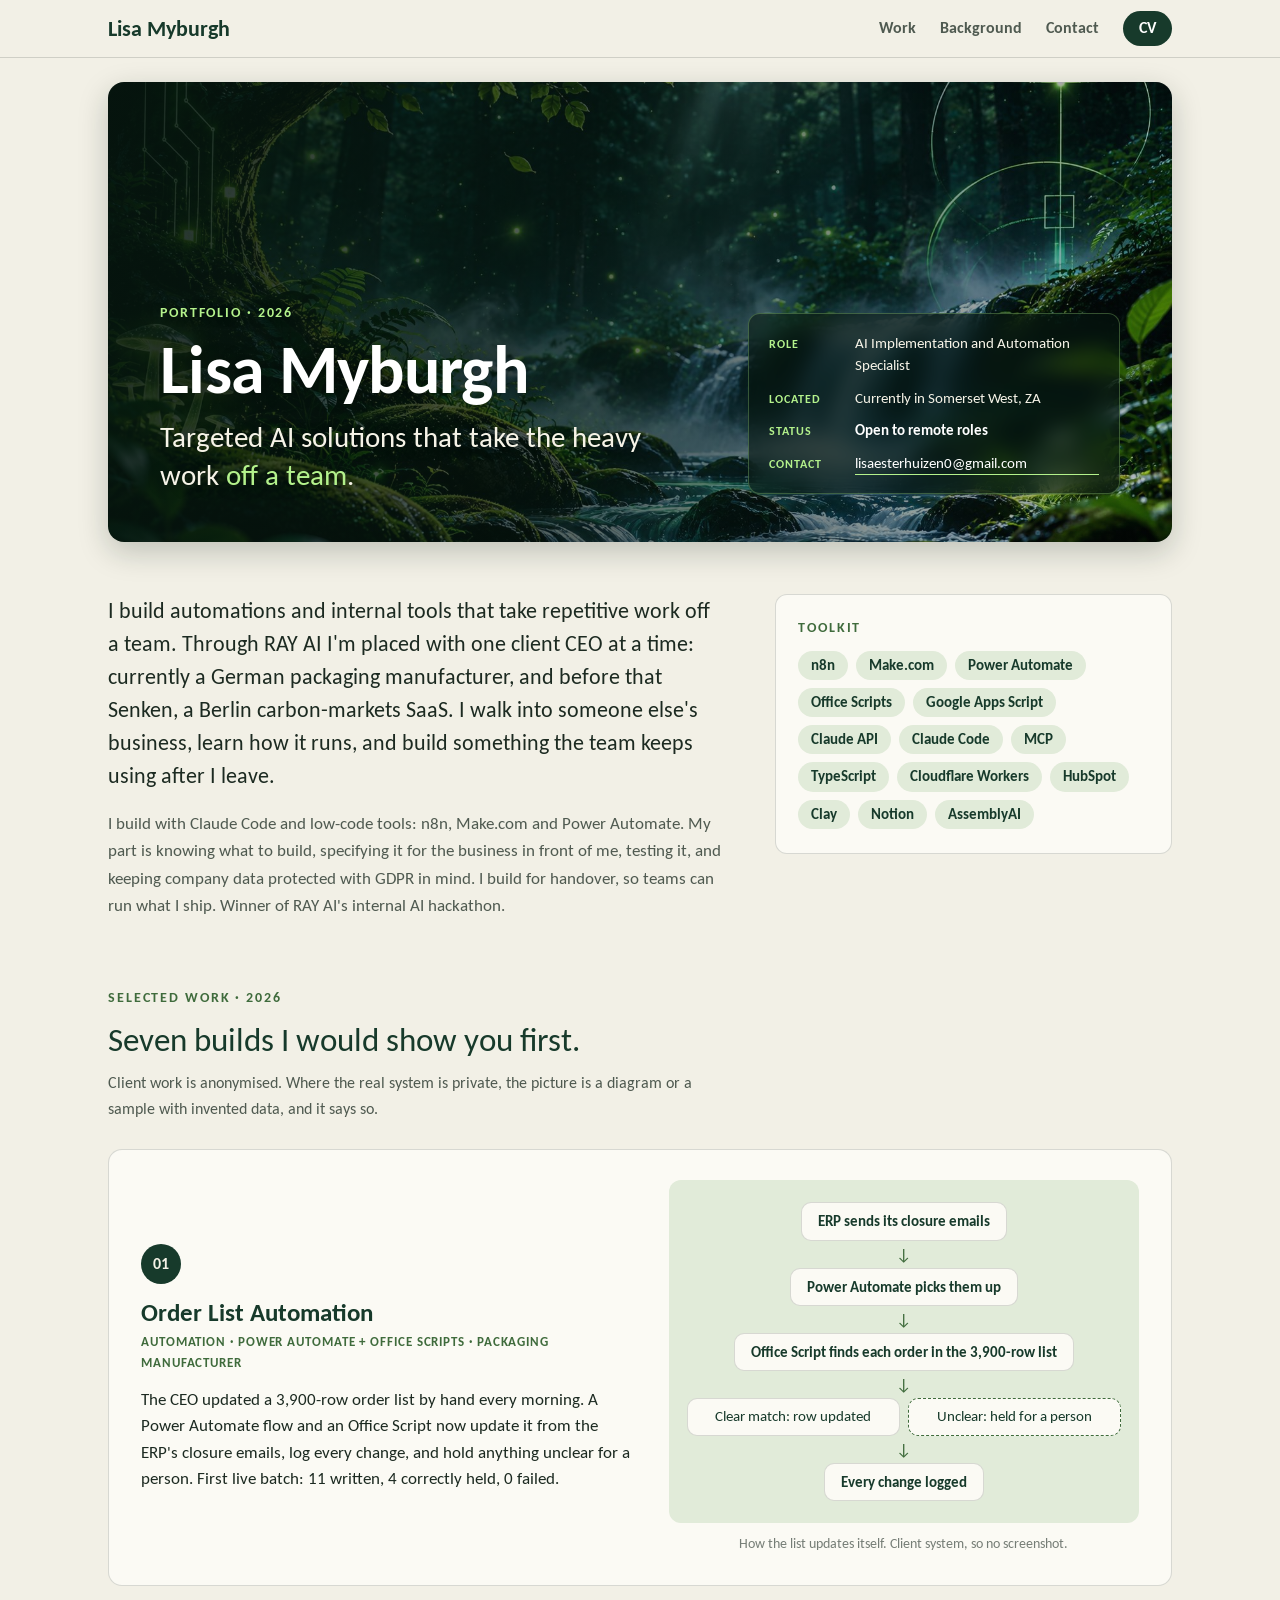
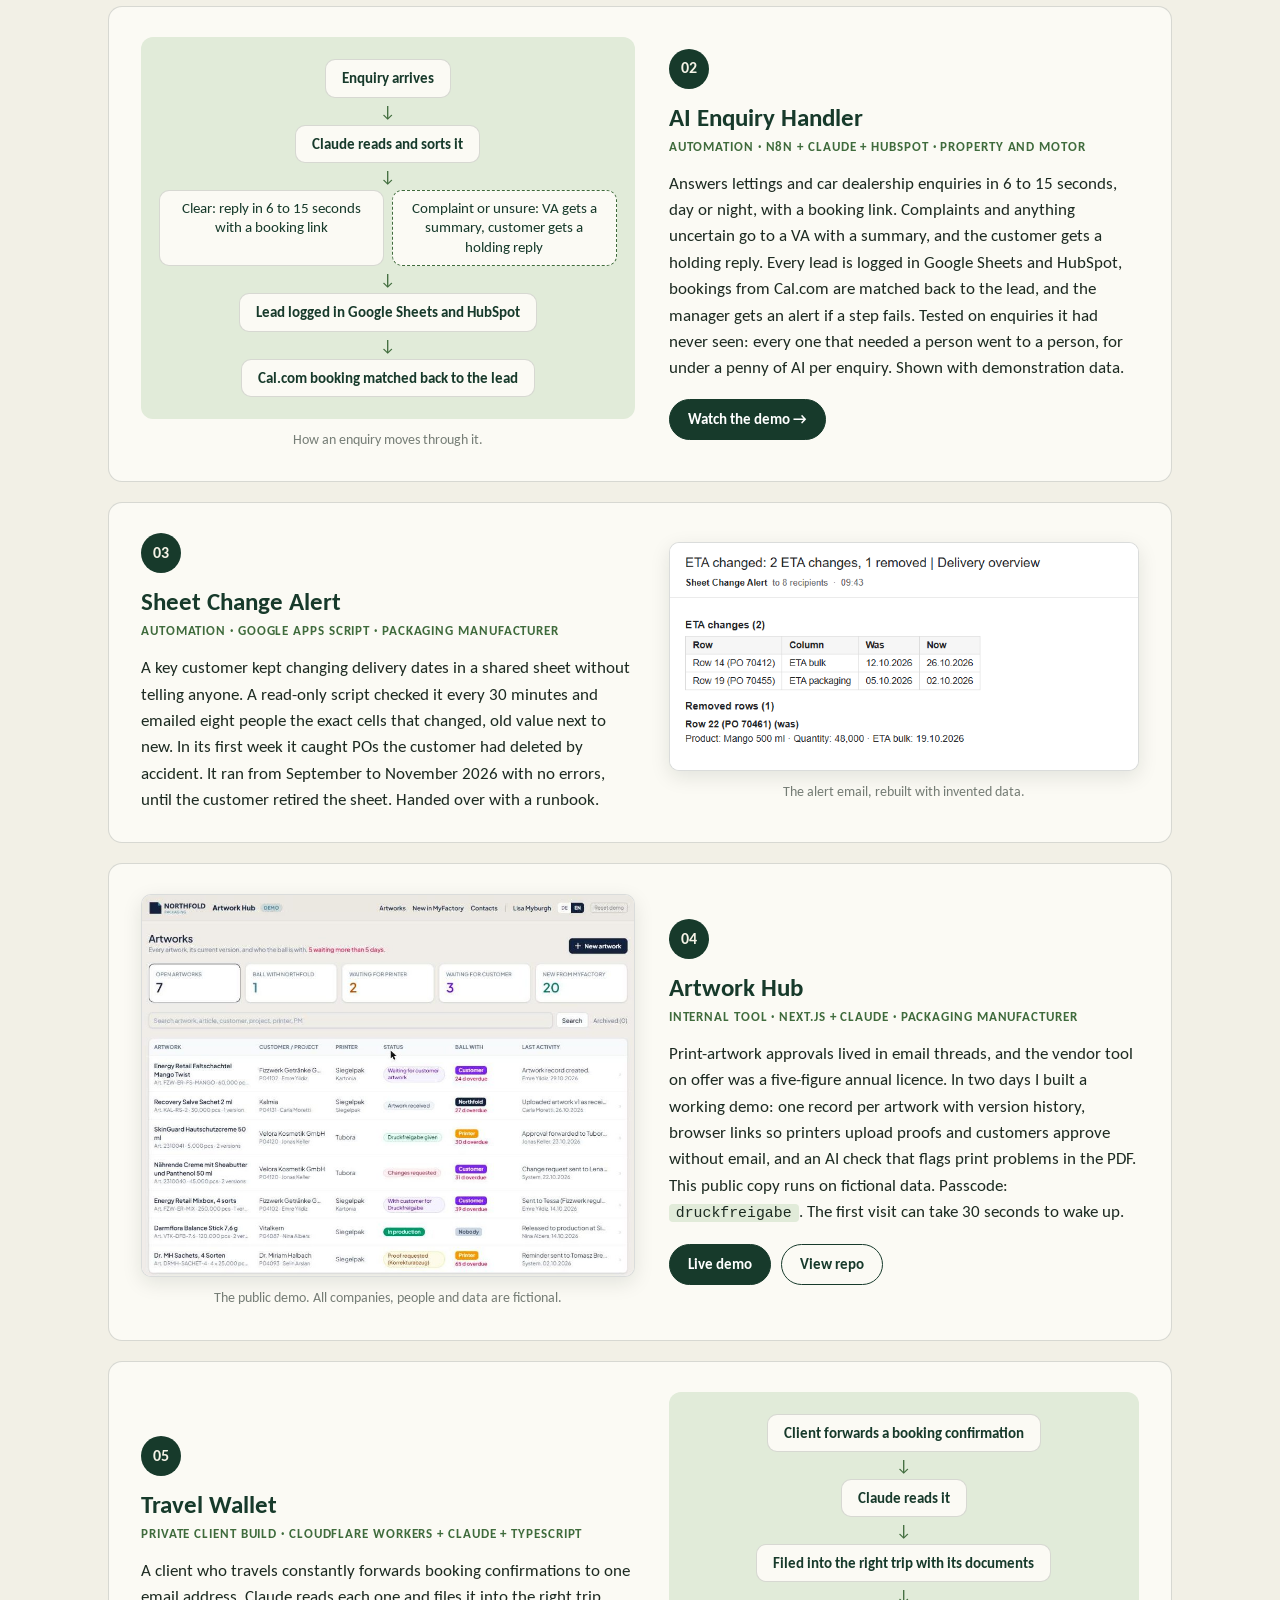
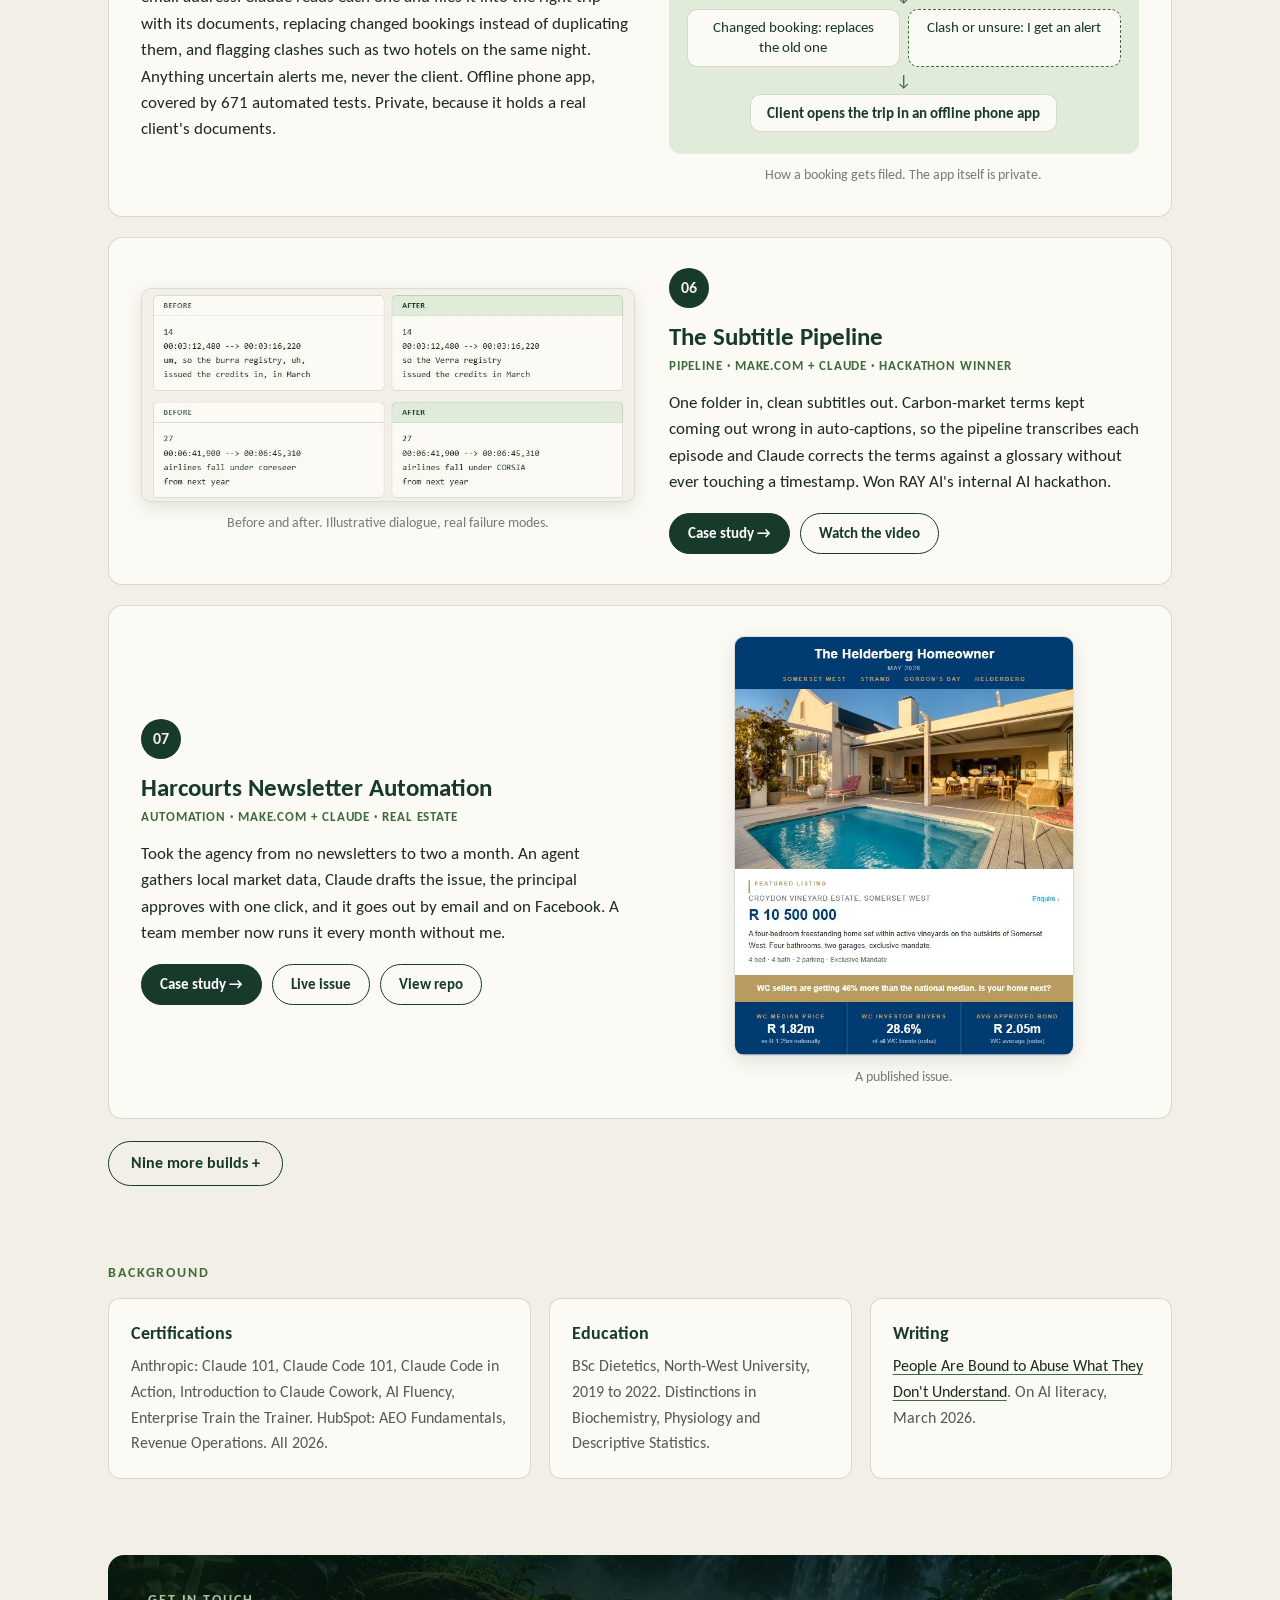
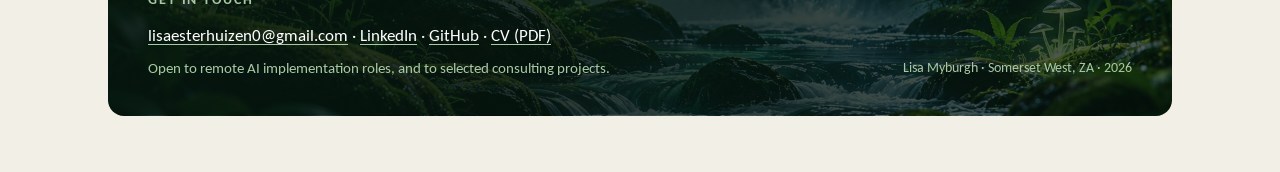
==== commit e22e9360: "Order List first; how-I-build line; location and title match the CV Co-Authored-By: Claude Fable 5.2" ====
--- a/index.html
+++ b/index.html
@@ -3,15 +3,15 @@
 <head>
 <meta charset="UTF-8" />
 <meta name="viewport" content="width=device-width, initial-scale=1.0" />
-<title>Lisa Myburgh, AI Implementation Specialist</title>
-<meta name="description" content="AI Implementation Specialist. Automations that ship, internal tools that quietly remove friction. Portfolio of work for RAY AI placements, a real-estate agency, and a few side-projects." />
-<meta property="og:title" content="Lisa Myburgh, AI Implementation Specialist" />
+<title>Lisa Myburgh, AI Implementation and Automation Specialist</title>
+<meta name="description" content="AI Implementation and Automation Specialist. Automations that ship, internal tools that quietly remove friction. Portfolio of work for RAY AI placements, a real-estate agency, and a few side-projects." />
+<meta property="og:title" content="Lisa Myburgh, AI Implementation and Automation Specialist" />
 <meta property="og:description" content="Automations that ship, internal tools that quietly remove friction. Selected work and writing." />
 <meta property="og:type" content="website" />
 <link rel="preconnect" href="https://fonts.googleapis.com" />
 <link rel="preconnect" href="https://fonts.gstatic.com" crossorigin />
 <link href="https://fonts.googleapis.com/css2?family=Carlito:ital,wght@0,400;0,700;1,400&display=swap" rel="stylesheet" />
-<link rel="stylesheet" href="style.css?v=9" />
+<link rel="stylesheet" href="style.css?v=10" />
 </head>
 <body>
 <nav class="site-nav">
@@ -34,8 +34,8 @@
       <h1>Targeted AI solutions that take the heavy work <em>off a team</em>.</h1>
     </div>
     <aside class="meta-block">
-      <div><strong>Role</strong> <span>AI Implementation Specialist</span></div>
-      <div><strong>Based</strong> Somerset West, ZA · SAST</div>
+      <div><strong>Role</strong> <span>AI Implementation and Automation Specialist</span></div>
+      <div><strong>Located</strong> Currently in Somerset West, ZA</div>
       <div><strong>Status</strong> <span class="status-open">Open to remote roles</span></div>
       <div><strong>Contact</strong> <a href="mailto:lisaesterhuizen0@gmail.com">lisaesterhuizen0@gmail.com</a></div>
     </aside>
@@ -54,7 +54,7 @@
       I build automations and internal tools that take repetitive work off a team. Through RAY AI I'm placed with one client CEO at a time: currently a German packaging manufacturer, and before that Senken, a Berlin carbon-markets SaaS. I walk into someone else's business, learn how it runs, and build something the team keeps using after I leave.
     </p>
     <p class="lede-sub">
-      I work in n8n, Make.com, Power Automate and code, with Claude across the API, Claude Code and skills. I build for handover, so teams can run what I ship. Winner of RAY AI's internal AI hackathon.
+      I build with Claude Code and low-code tools: n8n, Make.com and Power Automate. My part is knowing what to build, specifying it for the business in front of me, testing it, and keeping company data protected with GDPR in mind. I build for handover, so teams can run what I ship. Winner of RAY AI's internal AI hackathon.
     </p>
     </div>
     <aside class="toolkit">
@@ -74,6 +74,32 @@
       <li class="feature">
         <div class="feature-text">
           <div class="project-num">01</div>
+          <h3>Order List Automation</h3>
+          <p class="project-tag">Automation · Power Automate + Office Scripts · Packaging manufacturer</p>
+          <p class="project-desc">
+            The CEO updated a 3,900-row order list by hand every morning. A Power Automate flow and an Office Script now update it from the ERP's closure emails, log every change, and hold anything unclear for a person. First live batch: 11 written, 4 correctly held, 0 failed.
+          </p>
+          
+        </div>
+        <figure class="feature-visual">
+            <div class="flow">
+              <span class="flow-step">ERP sends its closure emails</span>
+              <span class="flow-arrow" aria-hidden="true">&darr;</span>
+              <span class="flow-step">Power Automate picks them up</span>
+              <span class="flow-arrow" aria-hidden="true">&darr;</span>
+              <span class="flow-step">Office Script finds each order in the 3,900-row list</span>
+              <span class="flow-arrow" aria-hidden="true">&darr;</span>
+              <div class="flow-split"><span class="flow-step">Clear match: row updated</span><span class="flow-step flow-alt">Unclear: held for a person</span></div>
+              <span class="flow-arrow" aria-hidden="true">&darr;</span>
+              <span class="flow-step">Every change logged</span>
+            </div>
+          <figcaption>How the list updates itself. Client system, so no screenshot.</figcaption>
+        </figure>
+      </li>
+
+      <li class="feature">
+        <div class="feature-text">
+          <div class="project-num">02</div>
           <h3>AI Enquiry Handler</h3>
           <p class="project-tag">Automation · n8n + Claude + HubSpot · Property and motor</p>
           <p class="project-desc">
@@ -96,32 +122,6 @@
               <span class="flow-step">Cal.com booking matched back to the lead</span>
             </div>
           <figcaption>How an enquiry moves through it.</figcaption>
-        </figure>
-      </li>
-
-      <li class="feature">
-        <div class="feature-text">
-          <div class="project-num">02</div>
-          <h3>Order List Automation</h3>
-          <p class="project-tag">Automation · Power Automate + Office Scripts · Packaging manufacturer</p>
-          <p class="project-desc">
-            The CEO updated a 3,900-row order list by hand every morning. A Power Automate flow and an Office Script now update it from the ERP's closure emails, log every change, and hold anything unclear for a person. First live batch: 11 written, 4 correctly held, 0 failed.
-          </p>
-          
-        </div>
-        <figure class="feature-visual">
-            <div class="flow">
-              <span class="flow-step">ERP sends its closure emails</span>
-              <span class="flow-arrow" aria-hidden="true">&darr;</span>
-              <span class="flow-step">Power Automate picks them up</span>
-              <span class="flow-arrow" aria-hidden="true">&darr;</span>
-              <span class="flow-step">Office Script finds each order in the 3,900-row list</span>
-              <span class="flow-arrow" aria-hidden="true">&darr;</span>
-              <div class="flow-split"><span class="flow-step">Clear match: row updated</span><span class="flow-step flow-alt">Unclear: held for a person</span></div>
-              <span class="flow-arrow" aria-hidden="true">&darr;</span>
-              <span class="flow-step">Every change logged</span>
-            </div>
-          <figcaption>How the list updates itself. Client system, so no screenshot.</figcaption>
         </figure>
       </li>
 
--- a/style.css
+++ b/style.css
@@ -619,3 +619,8 @@
   .feature:nth-child(even) .feature-text { order: 0; }
   .background { grid-template-columns: 1fr; }
 }
+
+.meta-block > div { grid-template-columns: 76px 1fr; }
+
+@media (min-width: 701px) { .masthead { grid-template-columns: 1fr 372px; } }
+.meta-block a { overflow-wrap: normal; }
